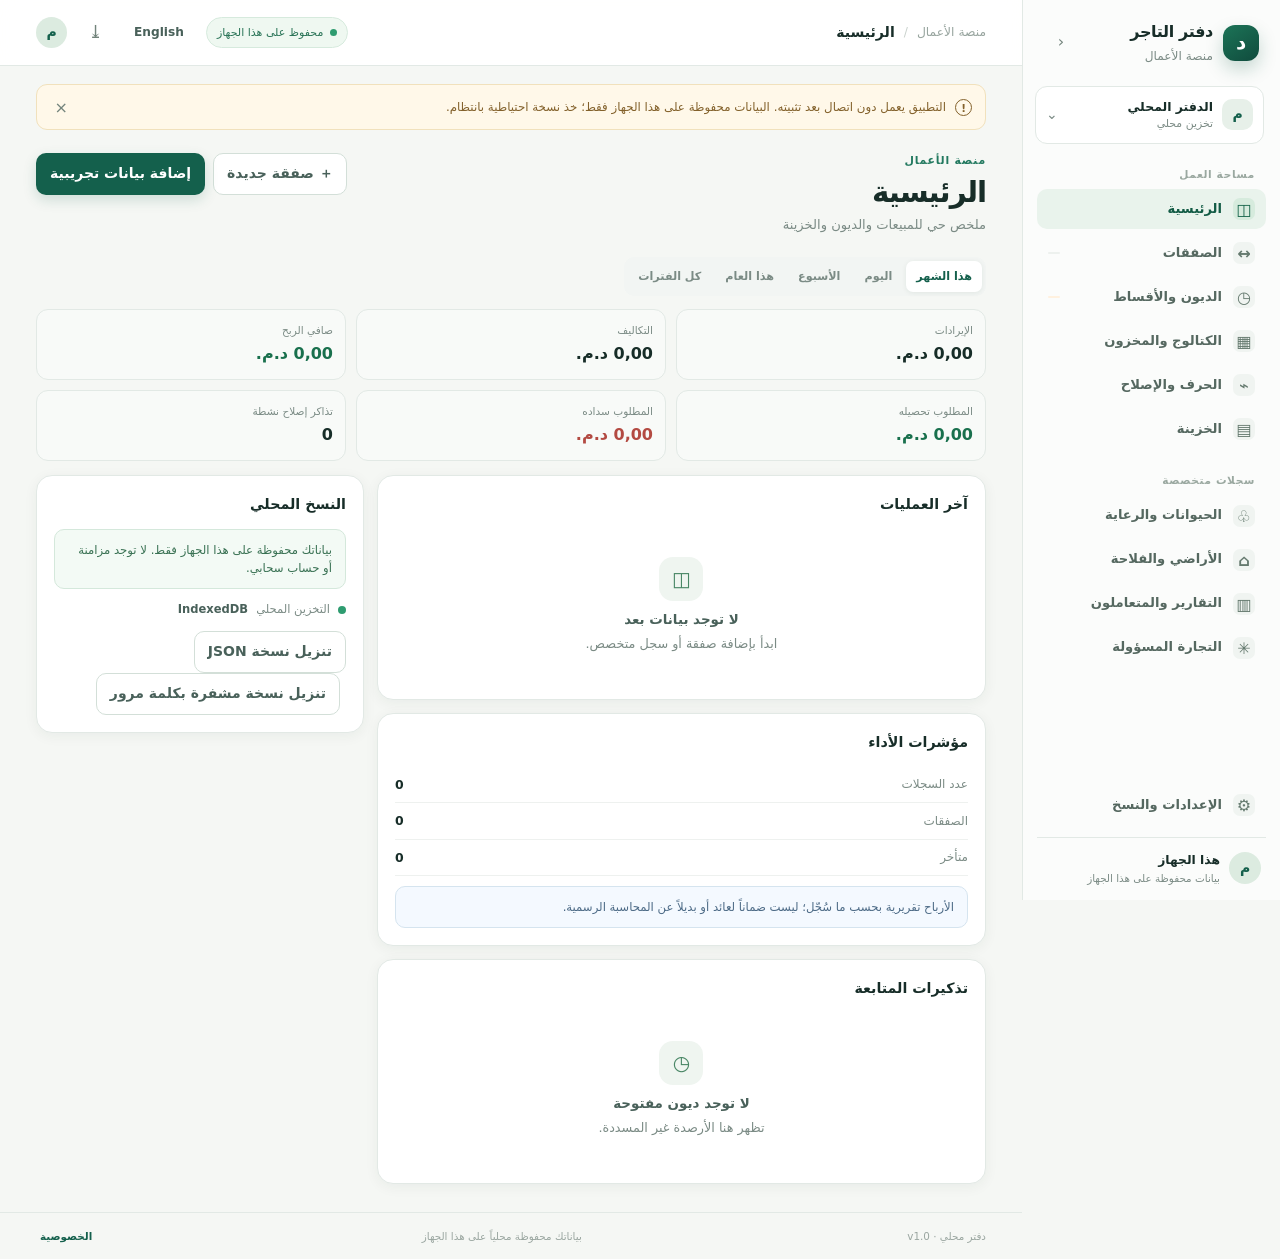
==== index.html @ b6a9772f "Add files via upload" ====
<!doctype html>
<html lang="ar" dir="rtl">
<head>
  <meta charset="utf-8">
  <meta name="viewport" content="width=device-width, initial-scale=1, viewport-fit=cover">
  <meta name="theme-color" content="#123a32">
  <meta name="description" content="دفتر محلي لإدارة الصفقات والديون والمخزون والسجلات؛ يعمل دون اتصال ويحفظ البيانات على الجهاز فقط.">
  <meta name="mobile-web-app-capable" content="yes">
  <meta name="apple-mobile-web-app-capable" content="yes">
  <meta name="apple-mobile-web-app-title" content="دفتر التاجر">
  <meta name="apple-mobile-web-app-status-bar-style" content="default">
  <link rel="manifest" href="./manifest.webmanifest">
  <link rel="icon" href="./icon.svg" type="image/svg+xml">
  <link rel="apple-touch-icon" href="./icon-180.png">
  <link rel="stylesheet" href="./styles.css">
  <title>دفتر التاجر المحلي</title>
</head>
<body>
  <div id="toast" class="toast" role="status" aria-live="polite"></div>
  <section id="auth-screen" class="auth-screen">
    <div class="auth-ambient ambient-a"></div><div class="auth-ambient ambient-b"></div>
    <div class="auth-wrap">
      <div class="auth-brand"><div class="brand-mark">د</div><div><strong data-i18n="brand">دفتر التاجر</strong><span data-i18n="tagline">منصة واحدة لكل نشاطك</span></div></div>
      <div class="auth-card">
        <div class="auth-intro"><div class="eyebrow">دفتر محلي خاص بك</div><h1>يعمل دون اتصال</h1><p>لا يحتاج إدخال السجلات أو مراجعتها إلى الإنترنت.</p></div>
        <div class="notice info" style="margin:14px 0"><strong>بياناتك تبقى على هذا الجهاز فقط.</strong><br>لا يوجد حساب سحابي ولا مزامنة تلقائية. احتفظ بنسخة احتياطية وانقلها يدوياً عند تغيير الجهاز.</div>
        <div class="auth-foot"><button type="button" id="auth-language" class="text-button">English</button><span><i class="dot green"></i><span>حفظ محلي على الجهاز</span></span></div>
      </div>
      <div class="auth-bottom"><span>© 2026</span><span data-i18n="previewNotice">معاينة تطويرية — لا تستخدم بيانات مالية حقيقية هنا</span></div>
    </div>
  </section>

  <section id="app-screen" class="app-screen" hidden>
    <aside id="sidebar" class="sidebar">
      <div class="sidebar-top">
        <div class="sidebar-brand"><div class="brand-mark small">د</div><div class="brand-copy"><strong data-i18n="brand">دفتر التاجر</strong><span data-i18n="businessSuite">منصة الأعمال</span></div><button id="collapse-sidebar" class="icon-button sidebar-collapse" aria-label="تصغير القائمة">‹</button></div>
        <button id="workspace-switcher" class="workspace-switcher" type="button" aria-haspopup="dialog" aria-label="دفاتر المتاجر المحلية"><div class="workspace-avatar">م</div><div class="workspace-meta"><strong id="workspace-name">متجري</strong><span id="workspace-role">تخزين محلي</span></div><span class="switch-caret">⌄</span></button>
        <div class="nav-section-label" data-i18n="workspace">مساحة العمل</div>
        <nav class="side-nav" aria-label="التنقل الرئيسي">
          <button class="nav-item active" data-page="dashboard"><span class="nav-icon">◫</span><span data-i18n="dashboard">الرئيسية</span></button>
          <button class="nav-item" data-page="deals"><span class="nav-icon">↔</span><span data-i18n="deals">الصفقات</span><span class="nav-count" id="deal-count"></span></button>
          <button class="nav-item" data-page="debts"><span class="nav-icon">◷</span><span data-i18n="debts">الديون والأقساط</span><span class="nav-count alert" id="debt-count"></span></button>
          <button class="nav-item" data-page="catalog"><span class="nav-icon">▦</span><span data-i18n="catalog">الكتالوج والمخزون</span></button>
          <button class="nav-item" data-page="repairs"><span class="nav-icon">⌁</span><span data-i18n="repairs">الحرف والإصلاح</span></button>
          <button class="nav-item" data-page="treasury"><span class="nav-icon">▤</span><span data-i18n="treasury">الخزينة</span></button>
        </nav>
        <div class="nav-section-label spaced" data-i18n="specialized">سجلات متخصصة</div>
        <nav class="side-nav">
          <button class="nav-item" data-page="livestock"><span class="nav-icon">♧</span><span data-i18n="livestock">الحيوانات والرعاية</span></button>
          <button class="nav-item" data-page="lands"><span class="nav-icon">⌂</span><span data-i18n="lands">الأراضي والفلاحة</span></button>
          <button class="nav-item" data-page="reports"><span class="nav-icon">▥</span><span data-i18n="reports">التقارير والمتعاملون</span></button>
          <button class="nav-item" data-page="ethics"><span class="nav-icon">✳</span><span data-i18n="ethics">التجارة المسؤولة</span></button>
        </nav>
      </div>
      <div class="sidebar-bottom">
                <button class="nav-item" data-page="settings"><span class="nav-icon">⚙</span><span data-i18n="settings">الإعدادات والنسخ</span></button>
        <div class="sidebar-profile"><div class="profile-avatar" id="profile-avatar">م</div><div class="profile-meta"><strong id="user-name">المستخدم</strong><span id="user-email"></span></div><button id="logout-btn" class="icon-button" title="تسجيل الخروج" data-i18n-title="logout" hidden>↗</button></div>
      </div>
    </aside>

    <div class="mobile-drawer-backdrop" id="drawer-backdrop" hidden></div>
    <aside id="mobile-drawer" class="mobile-drawer" aria-label="قائمة المزيد" hidden>
      <div class="drawer-head"><div class="brand-mark small">د</div><strong data-i18n="moreSections">المزيد من الأقسام</strong><button id="close-drawer" class="icon-button">×</button></div>
      <button class="nav-item" data-page="repairs"><span class="nav-icon">⌁</span><span data-i18n="repairs">الحرف والإصلاح</span></button>
      <button class="nav-item" data-page="catalog"><span class="nav-icon">▦</span><span data-i18n="catalog">الكتالوج والمخزون</span></button>
      <button class="nav-item" data-page="treasury"><span class="nav-icon">▤</span><span data-i18n="treasury">الخزينة</span></button>
      <button class="nav-item" data-page="livestock"><span class="nav-icon">♧</span><span data-i18n="livestock">الحيوانات والرعاية</span></button>
      <button class="nav-item" data-page="lands"><span class="nav-icon">⌂</span><span data-i18n="lands">الأراضي والفلاحة</span></button>
      <button class="nav-item" data-page="reports"><span class="nav-icon">▥</span><span data-i18n="reports">التقارير والمتعاملون</span></button>
      <button class="nav-item" data-page="ethics"><span class="nav-icon">✳</span><span data-i18n="ethics">التجارة المسؤولة</span></button>
      <button class="nav-item" data-page="settings"><span class="nav-icon">⚙</span><span data-i18n="settings">الإعدادات والنسخ</span></button>

    </aside>

    <main class="main-shell">
      <header class="topbar">
        <div class="topbar-left"><button id="mobile-menu" class="icon-button mobile-menu" aria-label="فتح القائمة">☰</button><div class="breadcrumb"><span data-i18n="businessSuite">منصة الأعمال</span><b>/</b><strong id="page-title">الرئيسية</strong></div></div>
        <div class="topbar-actions"><div class="sync-pill synced" id="sync-pill"><i class="dot green"></i><span id="sync-label">محفوظ على هذا الجهاز</span></div><button id="language-toggle" class="btn btn-ghost btn-small">EN</button><button class="icon-button top-help" data-action="backup" title="نسخة احتياطية" data-i18n-title="backup">⤓</button><button id="profile-menu" class="profile-mini"><span id="profile-mini-letter">م</span></button></div>
      </header>
      <div class="trial-banner"><span class="trial-mark">!</span><span data-i18n="localOnlyNotice">التطبيق يعمل دون اتصال بعد تثبيته. البيانات محفوظة على هذا الجهاز فقط؛ خذ نسخة احتياطية بانتظام.</span><button id="dismiss-banner" class="icon-button">×</button></div>
      <div class="offline-banner" id="offline-banner" hidden></div>
      <section id="page-view" class="page-view" tabindex="-1"></section>
      <footer class="app-footer"><span>دفتر محلي · v1.0</span><span data-i18n="footerPrivacy">بياناتك محفوظة محلياً على هذا الجهاز</span><button data-action="privacy" class="text-button" data-i18n="privacy">الخصوصية</button></footer>
    </main>
    <nav class="mobile-bottom-nav" id="mobile-bottom-nav" aria-label="التنقل السفلي">
      <button class="mobile-tab active" data-page="dashboard"><span>◫</span><small data-i18n="home">الرئيسية</small></button>
      <button class="mobile-tab" data-page="deals"><span>↔</span><small data-i18n="deals">الصفقات</small></button>
      <button class="mobile-tab" data-page="debts"><span>◷</span><small data-i18n="debts">الديون</small></button>
      <button class="mobile-tab" data-page="livestock"><span>♧</span><small data-i18n="livestockShort">السجلات</small></button>
      <button class="mobile-tab" id="mobile-more"><span>•••</span><small data-i18n="more">المزيد</small></button>
    </nav>
  </section>

  <div id="modal-root" class="modal-root" hidden></div>
  <script src="./app.js" defer></script>
  <script src="./pages.js" defer></script>
  <script src="./main.js" defer></script>
</body>
</html>
---- styles.css ----
@import url('');
:root{--ink:#172d28;--ink-2:#49615a;--muted:#7b8b85;--line:#e2e9e5;--line-strong:#d3dfd8;--paper:#f5f7f4;--surface:#fff;--surface-2:#f7faf8;--green:#14604c;--green-2:#22795f;--mint:#e8f4ed;--mint-2:#d5ebdc;--amber:#bd8127;--amber-bg:#fff5df;--red:#b34a42;--red-bg:#fff0ee;--blue:#36699c;--blue-bg:#edf5ff;--shadow:0 12px 35px rgba(19,51,40,.08);--shadow-soft:0 3px 14px rgba(19,51,40,.055);--radius:18px;--font:Inter,ui-sans-serif,system-ui,-apple-system,BlinkMacSystemFont,"Segoe UI",Arial,sans-serif}*{box-sizing:border-box}html{min-width:320px;background:var(--paper);scroll-behavior:smooth}body{margin:0;color:var(--ink);background:var(--paper);font-family:var(--font);font-size:14px;line-height:1.55;min-height:100vh;overflow-x:hidden}button,input,select,textarea{font:inherit}button{cursor:pointer}button:disabled{cursor:not-allowed;opacity:.55}[hidden]{display:none!important}button:focus-visible,input:focus-visible,select:focus-visible,textarea:focus-visible{outline:3px solid rgba(37,128,93,.25);outline-offset:2px}.auth-screen{min-height:100vh;display:grid;place-items:center;position:relative;overflow:hidden;background:radial-gradient(ellipse at 22% 18%,rgba(207,235,217,.72),transparent 36%),radial-gradient(ellipse at 78% 82%,rgba(223,238,227,.65),transparent 34%),#f3f7f4;padding:28px 16px}.auth-ambient{position:absolute;border:1px solid rgba(24,101,73,.11);border-radius:50%;pointer-events:none}.ambient-a{width:480px;height:480px;top:-270px;inset-inline-start:-90px}.ambient-b{width:640px;height:640px;bottom:-455px;inset-inline-end:-110px}.auth-wrap{width:min(100%,456px);position:relative;z-index:1}.auth-brand{display:flex;align-items:center;gap:12px;margin-bottom:24px;padding-inline:4px}.brand-mark{width:45px;height:45px;border-radius:15px;background:linear-gradient(145deg,#1c7457,#104b3d);color:white;display:grid;place-items:center;font-weight:900;font-size:25px;box-shadow:0 8px 18px rgba(14,87,63,.22)}.auth-brand strong,.brand-copy strong{display:block;font-weight:850;letter-spacing:-.02em;font-size:1rem}.auth-brand span,.brand-copy span{display:block;color:var(--muted);font-size:.76rem;margin-top:2px}.auth-card{background:rgba(255,255,255,.94);border:1px solid rgba(211,225,216,.9);border-radius:24px;padding:30px;box-shadow:0 22px 65px rgba(37,79,59,.12);backdrop-filter:blur(12px)}.auth-intro{margin-bottom:22px}.eyebrow{color:var(--green-2);font-size:.74rem;font-weight:800;letter-spacing:.04em}.auth-intro h1{font-size:1.75rem;letter-spacing:-.04em;margin:7px 0 5px}.auth-intro p{color:var(--muted);margin:0;font-size:.9rem}.auth-tabs{display:grid;grid-template-columns:1fr 1fr;background:#f1f5f2;padding:4px;border-radius:12px;margin:0 0 20px}.auth-tab{border:0;background:transparent;color:var(--muted);font-weight:750;padding:9px;border-radius:9px}.auth-tab.active{background:white;color:var(--green);box-shadow:0 2px 7px rgba(27,58,43,.08)}.form-grid{display:grid;grid-template-columns:repeat(2,minmax(0,1fr));gap:13px}.form-grid.single{grid-template-columns:minmax(0,1fr)}.field{display:flex;flex-direction:column;gap:6px;min-width:0}.field>span{font-size:.78rem;font-weight:760;color:#435850}.field input,.field select,.field textarea,.control{width:100%;min-width:0;border:1px solid var(--line-strong);border-radius:10px;background:#fff;padding:10px 11px;color:var(--ink);outline:none;transition:border-color .15s,box-shadow .15s}.field input:focus,.field select:focus,.field textarea:focus,.control:focus{border-color:#318364;box-shadow:0 0 0 3px rgba(42,128,92,.1)}.field textarea{min-height:82px;resize:vertical}.field small{font-size:.7rem;color:var(--muted)}.field input[type=number],.field input[type=date],.field input[type=time],.control.ltr{direction:ltr;text-align:start}.btn{border:1px solid transparent;border-radius:10px;display:inline-flex;justify-content:center;align-items:center;gap:8px;padding:9px 13px;font-weight:760;transition:background .15s,border-color .15s,transform .15s;white-space:normal;max-width:100%;overflow-wrap:anywhere}.btn:active{transform:translateY(1px)}.btn-primary{background:var(--green);color:#fff;box-shadow:0 5px 13px rgba(20,96,76,.17)}.btn-primary:hover{background:#0d4f3e}.btn-outline{border-color:var(--line-strong);color:var(--ink-2);background:#fff}.btn-outline:hover{border-color:var(--green);color:var(--green)}.btn-ghost{background:transparent;color:var(--ink-2);border-color:transparent}.btn-ghost:hover{background:var(--mint);color:var(--green)}.btn-danger{background:var(--red-bg);color:var(--red);border-color:#f5d6d2}.btn-small{font-size:.76rem;padding:7px 10px;border-radius:9px}.btn-wide{width:100%;padding:12px;margin-top:20px}.auth-notice{border:1px solid #f1d1cd;background:var(--red-bg);color:#873e37;padding:10px;border-radius:10px;font-size:.82rem;margin:12px 0 0}.auth-foot{display:flex;justify-content:space-between;align-items:center;gap:10px;margin-top:19px;color:var(--muted);font-size:.72rem}.auth-foot>span{display:flex;align-items:center;gap:7px}.text-button{border:0;background:transparent;color:var(--green);font-weight:750;padding:4px;cursor:pointer}.text-button:hover{text-decoration:underline}.dot{width:8px;height:8px;border-radius:50%;display:inline-block;background:#b9c5bf;flex:none}.dot.green{background:#2e9c70}.dot.amber{background:#cb942e}.dot.red{background:#ca594d}.auth-bottom{display:flex;justify-content:space-between;gap:10px;color:#8a9992;font-size:.7rem;margin:15px 4px}.app-screen{min-height:100vh;display:grid;grid-template-columns:258px minmax(0,1fr)}.sidebar{position:sticky;top:0;height:100vh;overflow-y:auto;display:flex;flex-direction:column;justify-content:space-between;background:#fbfcfb;border-inline-end:1px solid var(--line);padding:20px 14px 14px;z-index:20;min-width:0}.sidebar-brand{display:flex;align-items:center;gap:10px;padding:0 7px 20px}.brand-mark.small{width:36px;height:36px;border-radius:12px;font-size:20px;flex:none}.brand-copy{min-width:0;flex:1}.sidebar-collapse{font-size:1.2rem}.icon-button{border:0;background:transparent;color:#72837b;border-radius:9px;width:34px;height:34px;display:inline-grid;place-items:center;font-size:1rem}.icon-button:hover{background:var(--mint);color:var(--green)}.workspace-switcher{display:flex;align-items:center;gap:9px;padding:10px;border:1px solid var(--line);border-radius:12px;background:#fff;margin:0 2px 22px;min-width:0}.workspace-avatar{width:31px;height:31px;border-radius:10px;background:#e7f0e9;color:var(--green);display:grid;place-items:center;font-weight:850;flex:none}.workspace-meta{flex:1;min-width:0}.workspace-meta strong,.workspace-meta span{display:block;overflow:hidden;text-overflow:ellipsis;white-space:nowrap}.workspace-meta strong{font-size:.78rem}.workspace-meta span{color:var(--muted);font-size:.68rem}.switch-caret{color:var(--muted)}.nav-section-label{font-size:.66rem;font-weight:850;color:#9aa8a0;letter-spacing:.06em;padding:0 11px 7px}.nav-section-label.spaced{margin-top:23px}.side-nav{display:grid;gap:4px}.nav-item{border:0;background:transparent;color:#556860;display:flex;align-items:center;gap:11px;width:100%;min-width:0;text-align:start;padding:9px 11px;border-radius:10px;font-weight:680;font-size:.82rem;transition:all .14s}.nav-item:hover{background:#eef5f0;color:var(--green)}.nav-item.active{background:#e9f3ec;color:#125b45;font-weight:820}.nav-icon{width:22px;height:22px;display:grid;place-items:center;border-radius:7px;background:#f0f4f1;color:#64796e;font-size:1rem;flex:none}.nav-item.active .nav-icon{background:#d6ebdd;color:#17654b}.nav-count{margin-inline-start:auto;font-size:.67rem;color:var(--muted);background:#edf1ee;padding:1px 6px;border-radius:20px}.nav-count.alert{color:#9c5735;background:#fff1df}.sidebar-bottom{margin-top:24px}.owner-badge{margin-inline-start:auto;font-size:.59rem;background:#e7f1e9;color:#317254;border-radius:99px;padding:2px 7px}.sidebar-profile{display:flex;align-items:center;gap:9px;padding:13px 5px 0;margin-top:12px;border-top:1px solid var(--line)}.profile-avatar,.profile-mini span{width:32px;height:32px;border-radius:50%;background:#dcebe0;color:var(--green);display:grid;place-items:center;font-weight:850;flex:none}.profile-meta{min-width:0;flex:1}.profile-meta strong,.profile-meta span{display:block;overflow:hidden;text-overflow:ellipsis;white-space:nowrap}.profile-meta strong{font-size:.77rem}.profile-meta span{font-size:.65rem;color:var(--muted)}.main-shell{min-width:0;display:flex;flex-direction:column;min-height:100vh}.topbar{height:66px;flex:none;position:sticky;top:0;z-index:15;background:rgba(255,255,255,.92);backdrop-filter:blur(14px);border-bottom:1px solid var(--line);display:flex;align-items:center;justify-content:space-between;padding:0 clamp(14px,3vw,36px);gap:14px}.topbar-left,.topbar-actions{display:flex;align-items:center;gap:11px;min-width:0}.breadcrumb{display:flex;align-items:center;gap:9px;color:#98a59f;font-size:.77rem;min-width:0}.breadcrumb b{font-weight:400;color:#cad2cd}.breadcrumb strong{font-size:.88rem;color:var(--ink);white-space:nowrap}.sync-pill{display:flex;align-items:center;gap:7px;color:var(--muted);background:#f8faf8;border:1px solid var(--line);padding:6px 10px;border-radius:99px;font-size:.69rem;white-space:nowrap}.sync-pill .dot{width:7px;height:7px}.sync-pill.synced{color:#2a7457;background:#eff8f1;border-color:#d6eadd}.sync-pill.error{color:var(--red);background:var(--red-bg);border-color:#f5d6d2}.sync-pill.offline{color:#936526;background:#fff7e7;border-color:#f2dfbb}.top-help{font-size:1.1rem}.profile-mini{padding:0;border:0;background:none}.profile-mini span{width:31px;height:31px}.mobile-menu{display:none}.trial-banner,.offline-banner{display:flex;align-items:center;gap:9px;margin:18px clamp(14px,3vw,36px) 0;padding:10px 13px;border-radius:11px;background:#fff8e9;border:1px solid #f1e1bc;color:#83612b;font-size:.74rem}.trial-mark{font-weight:900;border:1px solid currentColor;border-radius:50%;width:17px;height:17px;display:grid;place-items:center;font-size:.65rem;flex:none}.trial-banner>span:nth-child(2),.offline-banner>span:nth-child(2){flex:1}.trial-banner .icon-button{width:24px;height:24px}.offline-banner{background:#fff5df}.page-view{width:min(100%,1440px);margin:0 auto;padding:23px clamp(14px,3vw,36px) 28px;flex:1;min-width:0}.app-footer{border-top:1px solid var(--line);padding:11px clamp(14px,3vw,36px);font-size:.65rem;color:#9aa6a0;display:flex;justify-content:space-between;align-items:center;gap:12px;flex-wrap:wrap}.page-heading{display:flex;justify-content:space-between;align-items:flex-start;gap:16px;margin-bottom:21px;min-width:0}.page-heading h1{font-size:clamp(1.35rem,2.3vw,1.85rem);line-height:1.2;letter-spacing:-.035em;margin:0 0 5px;font-weight:850}.page-heading p{margin:0;color:var(--muted);font-size:.82rem}.heading-actions{display:flex;gap:8px;align-items:center;flex-wrap:wrap}.eyebrow-sm{color:var(--green-2);font-size:.68rem;font-weight:850;letter-spacing:.07em;text-transform:uppercase;margin-bottom:5px}.hero-card{display:grid;grid-template-columns:minmax(0,1.1fr) minmax(280px,.9fr);gap:20px;background:linear-gradient(116deg,#0e4739,#17634c 59%,#286e50);color:#fff;border-radius:22px;padding:clamp(20px,3vw,32px);margin-bottom:17px;overflow:hidden;position:relative;box-shadow:0 12px 30px rgba(16,87,62,.15)}.hero-card:after{content:"";position:absolute;width:270px;height:270px;border:1px solid rgba(255,255,255,.13);border-radius:50%;inset-inline-end:-90px;top:-145px;box-shadow:0 0 0 32px rgba(255,255,255,.025),0 0 0 65px rgba(255,255,255,.02)}.hero-copy,.hero-side{position:relative;z-index:1;min-width:0}.hero-copy .eyebrow-sm{color:#b5e4c6}.hero-card h2{font-size:clamp(1.15rem,2vw,1.5rem);margin:5px 0 10px;letter-spacing:-.025em}.hero-card p{max-width:490px;color:rgba(255,255,255,.76);font-size:.8rem;margin:0}.hero-actions{display:flex;gap:8px;flex-wrap:wrap;margin-top:20px}.hero-actions .btn-primary{background:#fff;color:#15533e;box-shadow:none}.hero-actions .btn-outline{border-color:rgba(255,255,255,.32);color:#fff;background:rgba(255,255,255,.08)}.hero-metrics{display:grid;grid-template-columns:1fr 1fr;gap:10px;align-content:center}.hero-metric{background:rgba(255,255,255,.095);border:1px solid rgba(255,255,255,.12);border-radius:13px;padding:13px}.hero-metric span{display:block;color:rgba(255,255,255,.68);font-size:.68rem}.hero-metric strong{display:block;font-size:1.15rem;margin-top:3px;direction:ltr;text-align:start;overflow-wrap:anywhere}.section-title{font-weight:830;font-size:.96rem;margin:21px 0 11px;display:flex;justify-content:space-between;align-items:center;gap:10px}.section-title small{font-size:.7rem;color:var(--muted);font-weight:550}.kpi-grid{display:grid;grid-template-columns:repeat(4,minmax(0,1fr));gap:11px;margin-bottom:17px}.kpi-card{background:#fff;border:1px solid var(--line);border-radius:15px;padding:14px;box-shadow:var(--shadow-soft);min-width:0}.kpi-head{display:flex;justify-content:space-between;align-items:center;gap:6px;color:var(--muted);font-size:.71rem}.kpi-icon{width:30px;height:30px;border-radius:10px;display:grid;place-items:center;background:#eef5ef;color:#377657;font-size:.98rem;flex:none}.kpi-value{font-size:1.26rem;font-weight:870;letter-spacing:-.03em;margin-top:6px;direction:ltr;text-align:start;overflow-wrap:anywhere}.kpi-foot{color:#96a39d;font-size:.64rem;margin-top:2px}.dashboard-grid,.content-grid{display:grid;grid-template-columns:minmax(0,1.3fr) minmax(260px,.7fr);gap:13px;align-items:start}.panel{background:#fff;border:1px solid var(--line);border-radius:16px;padding:17px;min-width:0;box-shadow:var(--shadow-soft)}.panel-head{display:flex;justify-content:space-between;align-items:center;gap:10px;margin-bottom:14px}.panel-head h2,.panel-head h3{font-size:.89rem;margin:0;font-weight:830}.panel-head p{margin:3px 0 0;color:var(--muted);font-size:.69rem}.panel-subtitle{color:var(--muted);font-size:.7rem}.stack{display:grid;gap:13px}.list{display:grid;gap:8px}.list-row{display:flex;align-items:center;gap:10px;border-bottom:1px solid #edf1ee;padding:10px 0;min-width:0}.list-row:last-child{border-bottom:0;padding-bottom:0}.list-row:first-child{padding-top:0}.row-icon{width:35px;height:35px;border-radius:11px;background:#eff5f0;color:#397253;display:grid;place-items:center;flex:none}.row-main{min-width:0;flex:1}.row-main strong{display:block;font-size:.77rem;overflow:hidden;text-overflow:ellipsis;white-space:nowrap}.row-main small{color:var(--muted);font-size:.66rem}.row-value{font-weight:820;font-size:.77rem;text-align:end;white-space:nowrap}.badge{display:inline-flex;align-items:center;gap:4px;border-radius:99px;background:#f0f4f1;color:#5e7067;padding:3px 8px;font-size:.64rem;font-weight:770;white-space:nowrap;max-width:100%}.badge.green{background:#e8f4ec;color:#2c7553}.badge.red{background:var(--red-bg);color:#a84c45}.badge.amber{background:#fff3dd;color:#9a6b24}.badge.blue{background:#edf5ff;color:#3e6c99}.badge.gray{background:#eef1ef;color:#64736c}.badge.purple{background:#f1edfb;color:#6d5597}.badge-row{display:flex;gap:5px;flex-wrap:wrap}.table-wrap{overflow:auto;max-width:100%;border:1px solid var(--line);border-radius:11px}.data-table{width:100%;border-collapse:collapse;min-width:680px;font-size:.73rem}.data-table th{background:#f7f9f7;color:#73827b;text-align:start;padding:10px;font-size:.66rem;white-space:nowrap}.data-table td{padding:10px;border-top:1px solid #edf1ee;vertical-align:middle}.data-table tr:hover td{background:#fbfdfb}.td-title{font-weight:760}.td-sub{display:block;color:var(--muted);font-size:.64rem;margin-top:2px}.table-actions{display:flex;gap:4px}.icon-action-sm{border:1px solid var(--line);border-radius:8px;background:#fff;color:#78877f;padding:5px 8px;font-size:.69rem}.icon-action-sm:hover{color:var(--green);border-color:#9fc7ae}.toolbar{display:flex;justify-content:space-between;align-items:center;gap:10px;flex-wrap:wrap;margin-bottom:13px}.toolbar-left,.toolbar-right{display:flex;gap:7px;align-items:center;flex-wrap:wrap}.search-box{position:relative;min-width:190px;max-width:100%}.search-box input{width:100%;padding-inline-start:32px}.search-box:before{content:"⌕";position:absolute;inset-inline-start:11px;top:6px;font-size:1.1rem;color:#829188}.filter-chip{border:1px solid var(--line);background:#fff;color:var(--ink-2);padding:7px 10px;border-radius:9px;font-size:.7rem;font-weight:740}.filter-chip.active{background:var(--mint);border-color:#cde3d3;color:var(--green)}.empty-state{padding:28px 14px;text-align:center;color:var(--muted);font-size:.8rem}.empty-state .empty-icon{width:44px;height:44px;border-radius:14px;background:#eff5f0;color:#4a8766;display:grid;place-items:center;margin:0 auto 9px;font-size:1.25rem}.empty-state strong{display:block;color:var(--ink-2);font-size:.84rem;margin-bottom:3px}.amount-positive{color:#19704d}.amount-negative{color:#b34a42}.progress{height:7px;border-radius:99px;background:#edf1ee;overflow:hidden}.progress>span{display:block;height:100%;background:linear-gradient(90deg,#22865f,#64b67b);border-radius:inherit}.metric-row{display:flex;justify-content:space-between;align-items:center;gap:10px;padding:8px 0;border-bottom:1px solid #eef1ef;font-size:.75rem}.metric-row:last-child{border-bottom:0}.metric-row span{color:var(--muted)}.metric-row strong{font-size:.78rem}.form-card{background:#fff;border:1px solid var(--line);border-radius:16px;padding:17px;min-width:0;box-shadow:var(--shadow-soft)}.form-card h3{font-size:.9rem;margin:0 0 13px}.form-layout{display:grid;grid-template-columns:minmax(0,1.15fr) minmax(270px,.85fr);gap:13px;align-items:start}.form-grid{display:grid;grid-template-columns:repeat(2,minmax(0,1fr));gap:11px}.form-grid.three{grid-template-columns:repeat(3,minmax(0,1fr))}.field.full{grid-column:1/-1}.form-footer{display:flex;justify-content:space-between;align-items:center;gap:8px;flex-wrap:wrap;margin-top:15px;padding-top:13px;border-top:1px solid #edf1ee}.form-note{color:var(--muted);font-size:.67rem}.form-error{color:var(--red);font-size:.71rem;margin-top:7px}.live-preview{position:sticky;top:84px}.profit-box{border-radius:13px;padding:13px;background:linear-gradient(145deg,#f0f7f1,#f8faf8);border:1px solid #dcebe0}.profit-box span{color:var(--muted);font-size:.68rem}.profit-box strong{display:block;color:#1b744f;font-size:1.45rem;margin-top:3px;direction:ltr;text-align:start}.selector-pills{display:flex;gap:6px;flex-wrap:wrap}.segmented{display:flex;gap:4px;padding:4px;background:#f2f5f3;border-radius:10px}.segmented button{border:0;background:transparent;color:var(--muted);padding:7px 10px;border-radius:7px;font-size:.7rem;font-weight:750}.segmented button.active{color:var(--green);background:white;box-shadow:0 1px 5px rgba(20,60,42,.08)}.record-card{border:1px solid var(--line);border-radius:12px;padding:13px;display:grid;gap:8px;background:#fff;min-width:0}.record-top{display:flex;justify-content:space-between;align-items:flex-start;gap:10px}.record-top>div:first-child{min-width:0}.record-top strong{display:block;font-size:.82rem;overflow-wrap:anywhere}.record-meta{color:var(--muted);font-size:.67rem;margin-top:3px;display:flex;gap:7px;flex-wrap:wrap}.record-grid{display:grid;grid-template-columns:repeat(4,minmax(0,1fr));gap:8px;background:#f7f9f7;border-radius:10px;padding:9px}.record-grid span{display:block;color:var(--muted);font-size:.62rem}.record-grid strong{display:block;margin-top:2px;font-size:.75rem;overflow-wrap:anywhere}.care-log{border-top:1px dashed var(--line);padding-top:8px;margin-top:3px}.care-item{display:flex;justify-content:space-between;gap:8px;padding:5px 0;font-size:.7rem}.care-item small{color:var(--muted)}.category-row{display:flex;gap:7px;flex-wrap:wrap}.category-chip{border:1px solid #dce8df;background:#f5faf6;color:#3c6c51;padding:6px 9px;border-radius:9px;font-size:.7rem;display:inline-flex;align-items:center;gap:7px;max-width:100%;overflow-wrap:anywhere}.category-chip button{border:0;background:none;color:#9b5c55;padding:0;font-weight:800}.ethics-grid{display:grid;grid-template-columns:repeat(3,minmax(0,1fr));gap:11px}.ethics-card{border:1px solid var(--line);border-radius:14px;padding:15px;background:#fff;min-width:0}.ethics-card .ethics-label{font-weight:850;font-size:.83rem;display:flex;gap:7px;align-items:center}.ethics-card p{font-size:.74rem;color:#687871;margin:8px 0 0}.ethics-card.green{background:#f4faf5;border-color:#d9eadc}.ethics-card.amber{background:#fffaf0;border-color:#f0e2c4}.ethics-card.red{background:#fff7f6;border-color:#f1dedb}.notice{padding:11px 13px;border-radius:10px;border:1px solid #ecdfbf;background:#fff8e9;color:#806431;font-size:.73rem}.notice.info{border-color:#d5e4ef;background:#f4f9ff;color:#4c6a86}.notice.success{border-color:#d4e8db;background:#f3faf5;color:#397153}.stat-grid{display:grid;grid-template-columns:repeat(3,minmax(0,1fr));gap:10px}.stat-tile{background:#f8faf8;border:1px solid var(--line);border-radius:12px;padding:12px;min-width:0}.stat-tile span{display:block;color:var(--muted);font-size:.66rem}.stat-tile strong{font-size:1rem;display:block;margin-top:4px;overflow-wrap:anywhere}.role-row{display:flex;align-items:center;justify-content:space-between;gap:10px;padding:10px 0;border-bottom:1px solid #edf1ee}.role-row:last-child{border-bottom:0}.role-meta{display:flex;align-items:center;gap:9px;min-width:0}.role-meta>div:last-child{min-width:0}.role-meta strong,.role-meta small{display:block;overflow:hidden;text-overflow:ellipsis;white-space:nowrap}.role-meta strong{font-size:.75rem}.role-meta small{color:var(--muted);font-size:.65rem}.role-select{width:auto;min-width:132px}.sync-details{display:flex;gap:8px;align-items:center;flex-wrap:wrap;font-size:.72rem;color:var(--muted)}.sync-details strong{color:var(--ink-2)}.backup-actions{display:flex;gap:8px;flex-wrap:wrap}.modal-root{position:fixed;inset:0;z-index:100;background:rgba(9,27,21,.48);display:grid;place-items:center;padding:14px}.modal-card{width:min(100%,640px);max-height:calc(100dvh - 28px);overflow:auto;background:#fff;border:1px solid var(--line);border-radius:18px;box-shadow:0 24px 70px rgba(6,35,23,.25);padding:19px}.modal-head{display:flex;justify-content:space-between;align-items:flex-start;gap:10px;margin-bottom:15px}.modal-head h2{font-size:1rem;margin:0}.modal-head p{font-size:.7rem;color:var(--muted);margin:4px 0 0}.toast{position:fixed;z-index:200;bottom:calc(20px + env(safe-area-inset-bottom));inset-inline-start:50%;transform:translate(-50%,16px);background:#173b30;color:white;padding:10px 16px;border-radius:11px;box-shadow:var(--shadow);font-size:.78rem;opacity:0;pointer-events:none;transition:.2s;max-width:min(92vw,520px);text-align:center}.toast.show{opacity:1;transform:translate(-50%,0)}.mobile-drawer-backdrop{position:fixed;inset:0;background:rgba(10,25,18,.35);z-index:40}.mobile-drawer{position:fixed;z-index:41;inset-block:0;inset-inline-end:0;width:min(88vw,340px);background:#fff;box-shadow:var(--shadow);padding:16px;overflow:auto}.drawer-head{display:flex;align-items:center;gap:10px;margin-bottom:18px}.drawer-head strong{flex:1}.drawer-sync{display:flex;justify-content:space-between;align-items:center;border-top:1px solid var(--line);padding-top:14px;margin-top:14px;color:var(--muted);font-size:.7rem}.mobile-bottom-nav{display:none}
@media(max-width:1120px){.app-screen{grid-template-columns:225px minmax(0,1fr)}.sidebar{padding-inline:10px}.kpi-grid{grid-template-columns:repeat(2,minmax(0,1fr))}.hero-card{grid-template-columns:minmax(0,1fr) minmax(230px,.8fr)}}
@media(max-width:850px){.app-screen{display:block}.sidebar{display:none}.main-shell{min-height:100dvh}.mobile-menu{display:inline-grid}.topbar{height:60px}.breadcrumb>span,.breadcrumb>b{display:none}.page-view{padding-bottom:calc(94px + env(safe-area-inset-bottom))}.mobile-bottom-nav{display:grid;grid-template-columns:repeat(5,minmax(0,1fr));position:fixed;z-index:30;inset-inline:0;bottom:0;padding:6px 7px calc(6px + env(safe-area-inset-bottom));background:rgba(255,255,255,.96);backdrop-filter:blur(16px);border-top:1px solid var(--line);box-shadow:0 -6px 24px rgba(16,43,31,.08)}.mobile-tab{border:0;background:transparent;color:#87948d;display:flex;flex-direction:column;align-items:center;justify-content:center;gap:1px;border-radius:10px;min-width:0;padding:5px 2px}.mobile-tab>span{font-size:1.05rem;line-height:1.1}.mobile-tab small{font-size:.59rem;white-space:nowrap}.mobile-tab.active{background:#edf5ef;color:var(--green);font-weight:820}.dashboard-grid,.content-grid{grid-template-columns:minmax(0,1fr) minmax(220px,.72fr)}.form-layout{grid-template-columns:minmax(0,1fr)}.live-preview{position:static}.trial-banner,.offline-banner{margin-top:12px}.app-footer{padding-bottom:calc(12px + env(safe-area-inset-bottom))}}
@media(max-width:620px){.topbar{padding-inline:12px}.topbar-actions{gap:5px}.sync-pill{padding:6px 8px;font-size:.62rem}.top-help{display:none}.page-view{padding:18px 12px calc(92px + env(safe-area-inset-bottom))}.page-heading{display:block}.heading-actions{margin-top:12px}.hero-card{grid-template-columns:minmax(0,1fr);padding:20px;gap:18px}.hero-metrics{grid-template-columns:repeat(2,minmax(0,1fr))}.hero-metric strong{font-size:1rem}.dashboard-grid,.content-grid{grid-template-columns:minmax(0,1fr)}.form-grid,.form-grid.three{grid-template-columns:minmax(0,1fr)}.form-layout{grid-template-columns:minmax(0,1fr)}.ethics-grid{grid-template-columns:minmax(0,1fr)}.stat-grid{grid-template-columns:repeat(2,minmax(0,1fr))}.record-grid{grid-template-columns:repeat(2,minmax(0,1fr))}.panel,.form-card{padding:14px}.auth-card{padding:23px 19px}.auth-intro h1{font-size:1.5rem}.auth-bottom{font-size:.63rem}.toolbar{align-items:stretch}.toolbar-left,.toolbar-right{width:100%}.toolbar-left .search-box{flex:1}.toolbar-right .btn{flex:1}.trial-banner,.offline-banner{margin-inline:12px;font-size:.68rem}.app-footer{font-size:.6rem}.role-row{align-items:flex-start}.role-select{min-width:115px}}
@media(max-width:360px){.sync-pill{max-width:100px;overflow:hidden}.sync-pill span{overflow:hidden;text-overflow:ellipsis}.profile-mini{display:none}.hero-metrics{gap:6px}.hero-metric{padding:10px}.kpi-card{padding:11px}.kpi-value{font-size:1.06rem}.topbar-left{gap:5px}.breadcrumb strong{font-size:.77rem}.mobile-tab small{font-size:.54rem}.stat-grid{grid-template-columns:minmax(0,1fr)}}
@media(prefers-reduced-motion:reduce){*,*::before,*::after{scroll-behavior:auto!important;transition:none!important;animation:none!important}}
.workspace-switcher{width:100%;color:inherit;font-family:inherit;text-align:start;cursor:pointer}.workspace-switcher:hover{border-color:#c9ddce;background:#fbfefc}.workspace-switcher:focus-visible{outline:3px solid rgba(37,128,93,.25);outline-offset:2px}
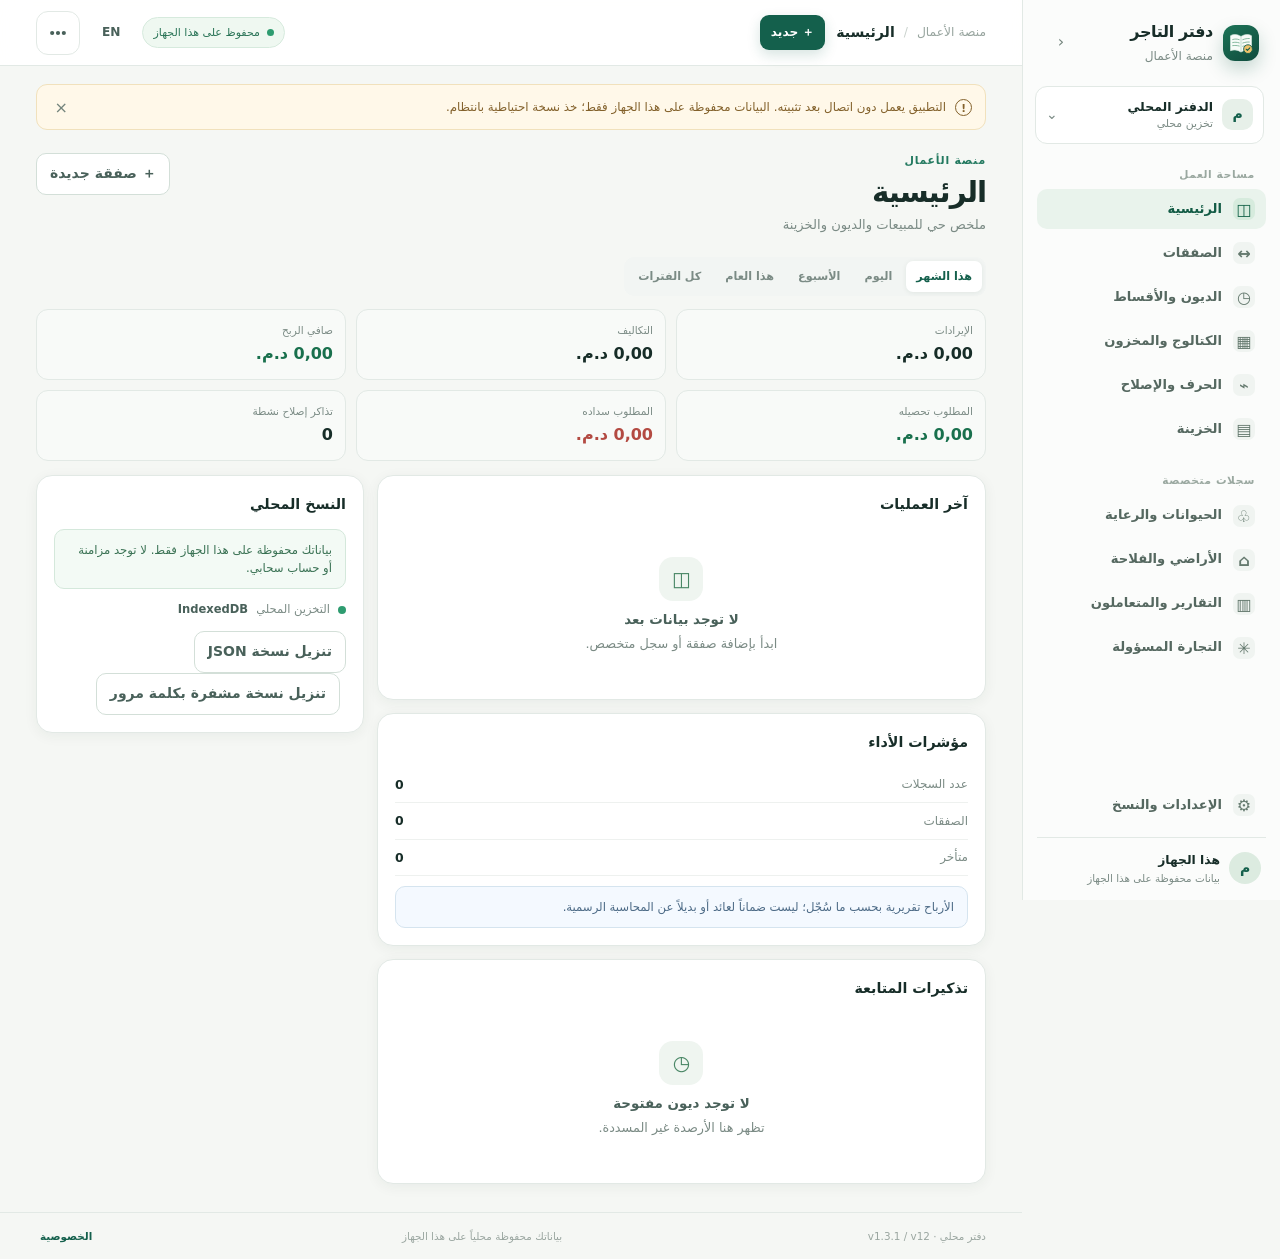
==== commit 01e7159c: "Add files via upload" ====
--- a/index.html
+++ b/index.html
@@ -14,13 +14,14 @@
   <link rel="apple-touch-icon" href="./icon-180.png">
   <link rel="stylesheet" href="./styles.css">
   <title>دفتر التاجر المحلي</title>
+  <link rel="privacy-policy" href="./privacy.html">
 </head>
 <body>
   <div id="toast" class="toast" role="status" aria-live="polite"></div>
   <section id="auth-screen" class="auth-screen">
     <div class="auth-ambient ambient-a"></div><div class="auth-ambient ambient-b"></div>
     <div class="auth-wrap">
-      <div class="auth-brand"><div class="brand-mark">د</div><div><strong data-i18n="brand">دفتر التاجر</strong><span data-i18n="tagline">منصة واحدة لكل نشاطك</span></div></div>
+      <div class="auth-brand"><div class="brand-mark"><img src="./brand.svg" alt=""></div><div><strong data-i18n="brand">دفتر التاجر</strong><span data-i18n="tagline">منصة واحدة لكل نشاطك</span></div></div>
       <div class="auth-card">
         <div class="auth-intro"><div class="eyebrow">دفتر محلي خاص بك</div><h1>يعمل دون اتصال</h1><p>لا يحتاج إدخال السجلات أو مراجعتها إلى الإنترنت.</p></div>
         <div class="notice info" style="margin:14px 0"><strong>بياناتك تبقى على هذا الجهاز فقط.</strong><br>لا يوجد حساب سحابي ولا مزامنة تلقائية. احتفظ بنسخة احتياطية وانقلها يدوياً عند تغيير الجهاز.</div>
@@ -33,7 +34,7 @@
   <section id="app-screen" class="app-screen" hidden>
     <aside id="sidebar" class="sidebar">
       <div class="sidebar-top">
-        <div class="sidebar-brand"><div class="brand-mark small">د</div><div class="brand-copy"><strong data-i18n="brand">دفتر التاجر</strong><span data-i18n="businessSuite">منصة الأعمال</span></div><button id="collapse-sidebar" class="icon-button sidebar-collapse" aria-label="تصغير القائمة">‹</button></div>
+        <div class="sidebar-brand"><div class="brand-mark small"><img src="./brand.svg" alt=""></div><div class="brand-copy"><strong data-i18n="brand">دفتر التاجر</strong><span data-i18n="businessSuite">منصة الأعمال</span></div><button id="collapse-sidebar" class="icon-button sidebar-collapse" aria-label="تصغير القائمة">‹</button></div>
         <button id="workspace-switcher" class="workspace-switcher" type="button" aria-haspopup="dialog" aria-label="دفاتر المتاجر المحلية"><div class="workspace-avatar">م</div><div class="workspace-meta"><strong id="workspace-name">متجري</strong><span id="workspace-role">تخزين محلي</span></div><span class="switch-caret">⌄</span></button>
         <div class="nav-section-label" data-i18n="workspace">مساحة العمل</div>
         <nav class="side-nav" aria-label="التنقل الرئيسي">
@@ -60,7 +61,7 @@
 
     <div class="mobile-drawer-backdrop" id="drawer-backdrop" hidden></div>
     <aside id="mobile-drawer" class="mobile-drawer" aria-label="قائمة المزيد" hidden>
-      <div class="drawer-head"><div class="brand-mark small">د</div><strong data-i18n="moreSections">المزيد من الأقسام</strong><button id="close-drawer" class="icon-button">×</button></div>
+      <div class="drawer-head"><div class="brand-mark small"><img src="./brand.svg" alt=""></div><strong data-i18n="moreSections">المزيد من الأقسام</strong><button id="close-drawer" class="icon-button">×</button></div>
       <button class="nav-item" data-page="repairs"><span class="nav-icon">⌁</span><span data-i18n="repairs">الحرف والإصلاح</span></button>
       <button class="nav-item" data-page="catalog"><span class="nav-icon">▦</span><span data-i18n="catalog">الكتالوج والمخزون</span></button>
       <button class="nav-item" data-page="treasury"><span class="nav-icon">▤</span><span data-i18n="treasury">الخزينة</span></button>
@@ -75,12 +76,12 @@
     <main class="main-shell">
       <header class="topbar">
         <div class="topbar-left"><button id="mobile-menu" class="icon-button mobile-menu" aria-label="فتح القائمة">☰</button><div class="breadcrumb"><span data-i18n="businessSuite">منصة الأعمال</span><b>/</b><strong id="page-title">الرئيسية</strong></div></div>
-        <div class="topbar-actions"><div class="sync-pill synced" id="sync-pill"><i class="dot green"></i><span id="sync-label">محفوظ على هذا الجهاز</span></div><button id="language-toggle" class="btn btn-ghost btn-small">EN</button><button class="icon-button top-help" data-action="backup" title="نسخة احتياطية" data-i18n-title="backup">⤓</button><button id="profile-menu" class="profile-mini"><span id="profile-mini-letter">م</span></button></div>
+        <div class="topbar-actions"><div class="sync-pill local" id="sync-pill" role="status" aria-live="polite" aria-label="محفوظ على هذا الجهاز" title="النقطة الخضراء تعني الحفظ المحلي على هذا الجهاز فقط؛ لا توجد مزامنة سحابية." data-short-label="محلي"><i class="dot green"></i><span id="sync-label">محفوظ على هذا الجهاز</span></div><button id="language-toggle" class="btn btn-ghost btn-small">EN</button><button class="icon-button top-help" data-action="backup" title="نسخة احتياطية" data-i18n-title="backup">⤓</button><button id="profile-menu" class="profile-mini"><span id="profile-mini-letter">م</span></button></div>
       </header>
       <div class="trial-banner"><span class="trial-mark">!</span><span data-i18n="localOnlyNotice">التطبيق يعمل دون اتصال بعد تثبيته. البيانات محفوظة على هذا الجهاز فقط؛ خذ نسخة احتياطية بانتظام.</span><button id="dismiss-banner" class="icon-button">×</button></div>
       <div class="offline-banner" id="offline-banner" hidden></div>
       <section id="page-view" class="page-view" tabindex="-1"></section>
-      <footer class="app-footer"><span>دفتر محلي · v1.0</span><span data-i18n="footerPrivacy">بياناتك محفوظة محلياً على هذا الجهاز</span><button data-action="privacy" class="text-button" data-i18n="privacy">الخصوصية</button></footer>
+      <footer class="app-footer"><span>دفتر محلي · v1.3.1 / v12</span><span data-i18n="footerPrivacy">بياناتك محفوظة محلياً على هذا الجهاز</span><button data-action="privacy" class="text-button" data-i18n="privacy">الخصوصية</button></footer>
     </main>
     <nav class="mobile-bottom-nav" id="mobile-bottom-nav" aria-label="التنقل السفلي">
       <button class="mobile-tab active" data-page="dashboard"><span>◫</span><small data-i18n="home">الرئيسية</small></button>
@@ -95,5 +96,7 @@
   <script src="./app.js" defer></script>
   <script src="./pages.js" defer></script>
   <script src="./main.js" defer></script>
+  <script src="./extras.js" defer></script>
+  <script src="./nav.js" defer></script>
 </body>
 </html>
--- a/styles.css
+++ b/styles.css
@@ -1,4 +1,3 @@
-@import url('');
 :root{--ink:#172d28;--ink-2:#49615a;--muted:#7b8b85;--line:#e2e9e5;--line-strong:#d3dfd8;--paper:#f5f7f4;--surface:#fff;--surface-2:#f7faf8;--green:#14604c;--green-2:#22795f;--mint:#e8f4ed;--mint-2:#d5ebdc;--amber:#bd8127;--amber-bg:#fff5df;--red:#b34a42;--red-bg:#fff0ee;--blue:#36699c;--blue-bg:#edf5ff;--shadow:0 12px 35px rgba(19,51,40,.08);--shadow-soft:0 3px 14px rgba(19,51,40,.055);--radius:18px;--font:Inter,ui-sans-serif,system-ui,-apple-system,BlinkMacSystemFont,"Segoe UI",Arial,sans-serif}*{box-sizing:border-box}html{min-width:320px;background:var(--paper);scroll-behavior:smooth}body{margin:0;color:var(--ink);background:var(--paper);font-family:var(--font);font-size:14px;line-height:1.55;min-height:100vh;overflow-x:hidden}button,input,select,textarea{font:inherit}button{cursor:pointer}button:disabled{cursor:not-allowed;opacity:.55}[hidden]{display:none!important}button:focus-visible,input:focus-visible,select:focus-visible,textarea:focus-visible{outline:3px solid rgba(37,128,93,.25);outline-offset:2px}.auth-screen{min-height:100vh;display:grid;place-items:center;position:relative;overflow:hidden;background:radial-gradient(ellipse at 22% 18%,rgba(207,235,217,.72),transparent 36%),radial-gradient(ellipse at 78% 82%,rgba(223,238,227,.65),transparent 34%),#f3f7f4;padding:28px 16px}.auth-ambient{position:absolute;border:1px solid rgba(24,101,73,.11);border-radius:50%;pointer-events:none}.ambient-a{width:480px;height:480px;top:-270px;inset-inline-start:-90px}.ambient-b{width:640px;height:640px;bottom:-455px;inset-inline-end:-110px}.auth-wrap{width:min(100%,456px);position:relative;z-index:1}.auth-brand{display:flex;align-items:center;gap:12px;margin-bottom:24px;padding-inline:4px}.brand-mark{width:45px;height:45px;border-radius:15px;background:linear-gradient(145deg,#1c7457,#104b3d);color:white;display:grid;place-items:center;font-weight:900;font-size:25px;box-shadow:0 8px 18px rgba(14,87,63,.22)}.auth-brand strong,.brand-copy strong{display:block;font-weight:850;letter-spacing:-.02em;font-size:1rem}.auth-brand span,.brand-copy span{display:block;color:var(--muted);font-size:.76rem;margin-top:2px}.auth-card{background:rgba(255,255,255,.94);border:1px solid rgba(211,225,216,.9);border-radius:24px;padding:30px;box-shadow:0 22px 65px rgba(37,79,59,.12);backdrop-filter:blur(12px)}.auth-intro{margin-bottom:22px}.eyebrow{color:var(--green-2);font-size:.74rem;font-weight:800;letter-spacing:.04em}.auth-intro h1{font-size:1.75rem;letter-spacing:-.04em;margin:7px 0 5px}.auth-intro p{color:var(--muted);margin:0;font-size:.9rem}.auth-tabs{display:grid;grid-template-columns:1fr 1fr;background:#f1f5f2;padding:4px;border-radius:12px;margin:0 0 20px}.auth-tab{border:0;background:transparent;color:var(--muted);font-weight:750;padding:9px;border-radius:9px}.auth-tab.active{background:white;color:var(--green);box-shadow:0 2px 7px rgba(27,58,43,.08)}.form-grid{display:grid;grid-template-columns:repeat(2,minmax(0,1fr));gap:13px}.form-grid.single{grid-template-columns:minmax(0,1fr)}.field{display:flex;flex-direction:column;gap:6px;min-width:0}.field>span{font-size:.78rem;font-weight:760;color:#435850}.field input,.field select,.field textarea,.control{width:100%;min-width:0;border:1px solid var(--line-strong);border-radius:10px;background:#fff;padding:10px 11px;color:var(--ink);outline:none;transition:border-color .15s,box-shadow .15s}.field input:focus,.field select:focus,.field textarea:focus,.control:focus{border-color:#318364;box-shadow:0 0 0 3px rgba(42,128,92,.1)}.field textarea{min-height:82px;resize:vertical}.field small{font-size:.7rem;color:var(--muted)}.field input[type=number],.field input[type=date],.field input[type=time],.control.ltr{direction:ltr;text-align:start}.btn{border:1px solid transparent;border-radius:10px;display:inline-flex;justify-content:center;align-items:center;gap:8px;padding:9px 13px;font-weight:760;transition:background .15s,border-color .15s,transform .15s;white-space:normal;max-width:100%;overflow-wrap:anywhere}.btn:active{transform:translateY(1px)}.btn-primary{background:var(--green);color:#fff;box-shadow:0 5px 13px rgba(20,96,76,.17)}.btn-primary:hover{background:#0d4f3e}.btn-outline{border-color:var(--line-strong);color:var(--ink-2);background:#fff}.btn-outline:hover{border-color:var(--green);color:var(--green)}.btn-ghost{background:transparent;color:var(--ink-2);border-color:transparent}.btn-ghost:hover{background:var(--mint);color:var(--green)}.btn-danger{background:var(--red-bg);color:var(--red);border-color:#f5d6d2}.btn-small{font-size:.76rem;padding:7px 10px;border-radius:9px}.btn-wide{width:100%;padding:12px;margin-top:20px}.auth-notice{border:1px solid #f1d1cd;background:var(--red-bg);color:#873e37;padding:10px;border-radius:10px;font-size:.82rem;margin:12px 0 0}.auth-foot{display:flex;justify-content:space-between;align-items:center;gap:10px;margin-top:19px;color:var(--muted);font-size:.72rem}.auth-foot>span{display:flex;align-items:center;gap:7px}.text-button{border:0;background:transparent;color:var(--green);font-weight:750;padding:4px;cursor:pointer}.text-button:hover{text-decoration:underline}.dot{width:8px;height:8px;border-radius:50%;display:inline-block;background:#b9c5bf;flex:none}.dot.green{background:#2e9c70}.dot.amber{background:#cb942e}.dot.red{background:#ca594d}.auth-bottom{display:flex;justify-content:space-between;gap:10px;color:#8a9992;font-size:.7rem;margin:15px 4px}.app-screen{min-height:100vh;display:grid;grid-template-columns:258px minmax(0,1fr)}.sidebar{position:sticky;top:0;height:100vh;overflow-y:auto;display:flex;flex-direction:column;justify-content:space-between;background:#fbfcfb;border-inline-end:1px solid var(--line);padding:20px 14px 14px;z-index:20;min-width:0}.sidebar-brand{display:flex;align-items:center;gap:10px;padding:0 7px 20px}.brand-mark.small{width:36px;height:36px;border-radius:12px;font-size:20px;flex:none}.brand-copy{min-width:0;flex:1}.sidebar-collapse{font-size:1.2rem}.icon-button{border:0;background:transparent;color:#72837b;border-radius:9px;width:34px;height:34px;display:inline-grid;place-items:center;font-size:1rem}.icon-button:hover{background:var(--mint);color:var(--green)}.workspace-switcher{display:flex;align-items:center;gap:9px;padding:10px;border:1px solid var(--line);border-radius:12px;background:#fff;margin:0 2px 22px;min-width:0}.workspace-avatar{width:31px;height:31px;border-radius:10px;background:#e7f0e9;color:var(--green);display:grid;place-items:center;font-weight:850;flex:none}.workspace-meta{flex:1;min-width:0}.workspace-meta strong,.workspace-meta span{display:block;overflow:hidden;text-overflow:ellipsis;white-space:nowrap}.workspace-meta strong{font-size:.78rem}.workspace-meta span{color:var(--muted);font-size:.68rem}.switch-caret{color:var(--muted)}.nav-section-label{font-size:.66rem;font-weight:850;color:#9aa8a0;letter-spacing:.06em;padding:0 11px 7px}.nav-section-label.spaced{margin-top:23px}.side-nav{display:grid;gap:4px}.nav-item{border:0;background:transparent;color:#556860;display:flex;align-items:center;gap:11px;width:100%;min-width:0;text-align:start;padding:9px 11px;border-radius:10px;font-weight:680;font-size:.82rem;transition:all .14s}.nav-item:hover{background:#eef5f0;color:var(--green)}.nav-item.active{background:#e9f3ec;color:#125b45;font-weight:820}.nav-icon{width:22px;height:22px;display:grid;place-items:center;border-radius:7px;background:#f0f4f1;color:#64796e;font-size:1rem;flex:none}.nav-item.active .nav-icon{background:#d6ebdd;color:#17654b}.nav-count{margin-inline-start:auto;font-size:.67rem;color:var(--muted);background:#edf1ee;padding:1px 6px;border-radius:20px}.nav-count.alert{color:#9c5735;background:#fff1df}.sidebar-bottom{margin-top:24px}.owner-badge{margin-inline-start:auto;font-size:.59rem;background:#e7f1e9;color:#317254;border-radius:99px;padding:2px 7px}.sidebar-profile{display:flex;align-items:center;gap:9px;padding:13px 5px 0;margin-top:12px;border-top:1px solid var(--line)}.profile-avatar,.profile-mini span{width:32px;height:32px;border-radius:50%;background:#dcebe0;color:var(--green);display:grid;place-items:center;font-weight:850;flex:none}.profile-meta{min-width:0;flex:1}.profile-meta strong,.profile-meta span{display:block;overflow:hidden;text-overflow:ellipsis;white-space:nowrap}.profile-meta strong{font-size:.77rem}.profile-meta span{font-size:.65rem;color:var(--muted)}.main-shell{min-width:0;display:flex;flex-direction:column;min-height:100vh}.topbar{height:66px;flex:none;position:sticky;top:0;z-index:15;background:rgba(255,255,255,.92);backdrop-filter:blur(14px);border-bottom:1px solid var(--line);display:flex;align-items:center;justify-content:space-between;padding:0 clamp(14px,3vw,36px);gap:14px}.topbar-left,.topbar-actions{display:flex;align-items:center;gap:11px;min-width:0}.breadcrumb{display:flex;align-items:center;gap:9px;color:#98a59f;font-size:.77rem;min-width:0}.breadcrumb b{font-weight:400;color:#cad2cd}.breadcrumb strong{font-size:.88rem;color:var(--ink);white-space:nowrap}.sync-pill{display:flex;align-items:center;gap:7px;color:var(--muted);background:#f8faf8;border:1px solid var(--line);padding:6px 10px;border-radius:99px;font-size:.69rem;white-space:nowrap}.sync-pill .dot{width:7px;height:7px}.sync-pill.synced{color:#2a7457;background:#eff8f1;border-color:#d6eadd}.sync-pill.error{color:var(--red);background:var(--red-bg);border-color:#f5d6d2}.sync-pill.offline{color:#936526;background:#fff7e7;border-color:#f2dfbb}.top-help{font-size:1.1rem}.profile-mini{padding:0;border:0;background:none}.profile-mini span{width:31px;height:31px}.mobile-menu{display:none}.trial-banner,.offline-banner{display:flex;align-items:center;gap:9px;margin:18px clamp(14px,3vw,36px) 0;padding:10px 13px;border-radius:11px;background:#fff8e9;border:1px solid #f1e1bc;color:#83612b;font-size:.74rem}.trial-mark{font-weight:900;border:1px solid currentColor;border-radius:50%;width:17px;height:17px;display:grid;place-items:center;font-size:.65rem;flex:none}.trial-banner>span:nth-child(2),.offline-banner>span:nth-child(2){flex:1}.trial-banner .icon-button{width:24px;height:24px}.offline-banner{background:#fff5df}.page-view{width:min(100%,1440px);margin:0 auto;padding:23px clamp(14px,3vw,36px) 28px;flex:1;min-width:0}.app-footer{border-top:1px solid var(--line);padding:11px clamp(14px,3vw,36px);font-size:.65rem;color:#9aa6a0;display:flex;justify-content:space-between;align-items:center;gap:12px;flex-wrap:wrap}.page-heading{display:flex;justify-content:space-between;align-items:flex-start;gap:16px;margin-bottom:21px;min-width:0}.page-heading h1{font-size:clamp(1.35rem,2.3vw,1.85rem);line-height:1.2;letter-spacing:-.035em;margin:0 0 5px;font-weight:850}.page-heading p{margin:0;color:var(--muted);font-size:.82rem}.heading-actions{display:flex;gap:8px;align-items:center;flex-wrap:wrap}.eyebrow-sm{color:var(--green-2);font-size:.68rem;font-weight:850;letter-spacing:.07em;text-transform:uppercase;margin-bottom:5px}.hero-card{display:grid;grid-template-columns:minmax(0,1.1fr) minmax(280px,.9fr);gap:20px;background:linear-gradient(116deg,#0e4739,#17634c 59%,#286e50);color:#fff;border-radius:22px;padding:clamp(20px,3vw,32px);margin-bottom:17px;overflow:hidden;position:relative;box-shadow:0 12px 30px rgba(16,87,62,.15)}.hero-card:after{content:"";position:absolute;width:270px;height:270px;border:1px solid rgba(255,255,255,.13);border-radius:50%;inset-inline-end:-90px;top:-145px;box-shadow:0 0 0 32px rgba(255,255,255,.025),0 0 0 65px rgba(255,255,255,.02)}.hero-copy,.hero-side{position:relative;z-index:1;min-width:0}.hero-copy .eyebrow-sm{color:#b5e4c6}.hero-card h2{font-size:clamp(1.15rem,2vw,1.5rem);margin:5px 0 10px;letter-spacing:-.025em}.hero-card p{max-width:490px;color:rgba(255,255,255,.76);font-size:.8rem;margin:0}.hero-actions{display:flex;gap:8px;flex-wrap:wrap;margin-top:20px}.hero-actions .btn-primary{background:#fff;color:#15533e;box-shadow:none}.hero-actions .btn-outline{border-color:rgba(255,255,255,.32);color:#fff;background:rgba(255,255,255,.08)}.hero-metrics{display:grid;grid-template-columns:1fr 1fr;gap:10px;align-content:center}.hero-metric{background:rgba(255,255,255,.095);border:1px solid rgba(255,255,255,.12);border-radius:13px;padding:13px}.hero-metric span{display:block;color:rgba(255,255,255,.68);font-size:.68rem}.hero-metric strong{display:block;font-size:1.15rem;margin-top:3px;direction:ltr;text-align:start;overflow-wrap:anywhere}.section-title{font-weight:830;font-size:.96rem;margin:21px 0 11px;display:flex;justify-content:space-between;align-items:center;gap:10px}.section-title small{font-size:.7rem;color:var(--muted);font-weight:550}.kpi-grid{display:grid;grid-template-columns:repeat(4,minmax(0,1fr));gap:11px;margin-bottom:17px}.kpi-card{background:#fff;border:1px solid var(--line);border-radius:15px;padding:14px;box-shadow:var(--shadow-soft);min-width:0}.kpi-head{display:flex;justify-content:space-between;align-items:center;gap:6px;color:var(--muted);font-size:.71rem}.kpi-icon{width:30px;height:30px;border-radius:10px;display:grid;place-items:center;background:#eef5ef;color:#377657;font-size:.98rem;flex:none}.kpi-value{font-size:1.26rem;font-weight:870;letter-spacing:-.03em;margin-top:6px;direction:ltr;text-align:start;overflow-wrap:anywhere}.kpi-foot{color:#96a39d;font-size:.64rem;margin-top:2px}.dashboard-grid,.content-grid{display:grid;grid-template-columns:minmax(0,1.3fr) minmax(260px,.7fr);gap:13px;align-items:start}.panel{background:#fff;border:1px solid var(--line);border-radius:16px;padding:17px;min-width:0;box-shadow:var(--shadow-soft)}.panel-head{display:flex;justify-content:space-between;align-items:center;gap:10px;margin-bottom:14px}.panel-head h2,.panel-head h3{font-size:.89rem;margin:0;font-weight:830}.panel-head p{margin:3px 0 0;color:var(--muted);font-size:.69rem}.panel-subtitle{color:var(--muted);font-size:.7rem}.stack{display:grid;gap:13px}.list{display:grid;gap:8px}.list-row{display:flex;align-items:center;gap:10px;border-bottom:1px solid #edf1ee;padding:10px 0;min-width:0}.list-row:last-child{border-bottom:0;padding-bottom:0}.list-row:first-child{padding-top:0}.row-icon{width:35px;height:35px;border-radius:11px;background:#eff5f0;color:#397253;display:grid;place-items:center;flex:none}.row-main{min-width:0;flex:1}.row-main strong{display:block;font-size:.77rem;overflow:hidden;text-overflow:ellipsis;white-space:nowrap}.row-main small{color:var(--muted);font-size:.66rem}.row-value{font-weight:820;font-size:.77rem;text-align:end;white-space:nowrap}.badge{display:inline-flex;align-items:center;gap:4px;border-radius:99px;background:#f0f4f1;color:#5e7067;padding:3px 8px;font-size:.64rem;font-weight:770;white-space:nowrap;max-width:100%}.badge.green{background:#e8f4ec;color:#2c7553}.badge.red{background:var(--red-bg);color:#a84c45}.badge.amber{background:#fff3dd;color:#9a6b24}.badge.blue{background:#edf5ff;color:#3e6c99}.badge.gray{background:#eef1ef;color:#64736c}.badge.purple{background:#f1edfb;color:#6d5597}.badge-row{display:flex;gap:5px;flex-wrap:wrap}.table-wrap{overflow:auto;max-width:100%;border:1px solid var(--line);border-radius:11px}.data-table{width:100%;border-collapse:collapse;min-width:680px;font-size:.73rem}.data-table th{background:#f7f9f7;color:#73827b;text-align:start;padding:10px;font-size:.66rem;white-space:nowrap}.data-table td{padding:10px;border-top:1px solid #edf1ee;vertical-align:middle}.data-table tr:hover td{background:#fbfdfb}.td-title{font-weight:760}.td-sub{display:block;color:var(--muted);font-size:.64rem;margin-top:2px}.table-actions{display:flex;gap:4px}.icon-action-sm{border:1px solid var(--line);border-radius:8px;background:#fff;color:#78877f;padding:5px 8px;font-size:.69rem}.icon-action-sm:hover{color:var(--green);border-color:#9fc7ae}.toolbar{display:flex;justify-content:space-between;align-items:center;gap:10px;flex-wrap:wrap;margin-bottom:13px}.toolbar-left,.toolbar-right{display:flex;gap:7px;align-items:center;flex-wrap:wrap}.search-box{position:relative;min-width:190px;max-width:100%}.search-box input{width:100%;padding-inline-start:32px}.search-box:before{content:"⌕";position:absolute;inset-inline-start:11px;top:6px;font-size:1.1rem;color:#829188}.filter-chip{border:1px solid var(--line);background:#fff;color:var(--ink-2);padding:7px 10px;border-radius:9px;font-size:.7rem;font-weight:740}.filter-chip.active{background:var(--mint);border-color:#cde3d3;color:var(--green)}.empty-state{padding:28px 14px;text-align:center;color:var(--muted);font-size:.8rem}.empty-state .empty-icon{width:44px;height:44px;border-radius:14px;background:#eff5f0;color:#4a8766;display:grid;place-items:center;margin:0 auto 9px;font-size:1.25rem}.empty-state strong{display:block;color:var(--ink-2);font-size:.84rem;margin-bottom:3px}.amount-positive{color:#19704d}.amount-negative{color:#b34a42}.progress{height:7px;border-radius:99px;background:#edf1ee;overflow:hidden}.progress>span{display:block;height:100%;background:linear-gradient(90deg,#22865f,#64b67b);border-radius:inherit}.metric-row{display:flex;justify-content:space-between;align-items:center;gap:10px;padding:8px 0;border-bottom:1px solid #eef1ef;font-size:.75rem}.metric-row:last-child{border-bottom:0}.metric-row span{color:var(--muted)}.metric-row strong{font-size:.78rem}.form-card{background:#fff;border:1px solid var(--line);border-radius:16px;padding:17px;min-width:0;box-shadow:var(--shadow-soft)}.form-card h3{font-size:.9rem;margin:0 0 13px}.form-layout{display:grid;grid-template-columns:minmax(0,1.15fr) minmax(270px,.85fr);gap:13px;align-items:start}.form-grid{display:grid;grid-template-columns:repeat(2,minmax(0,1fr));gap:11px}.form-grid.three{grid-template-columns:repeat(3,minmax(0,1fr))}.field.full{grid-column:1/-1}.form-footer{display:flex;justify-content:space-between;align-items:center;gap:8px;flex-wrap:wrap;margin-top:15px;padding-top:13px;border-top:1px solid #edf1ee}.form-note{color:var(--muted);font-size:.67rem}.form-error{color:var(--red);font-size:.71rem;margin-top:7px}.live-preview{position:sticky;top:84px}.profit-box{border-radius:13px;padding:13px;background:linear-gradient(145deg,#f0f7f1,#f8faf8);border:1px solid #dcebe0}.profit-box span{color:var(--muted);font-size:.68rem}.profit-box strong{display:block;color:#1b744f;font-size:1.45rem;margin-top:3px;direction:ltr;text-align:start}.selector-pills{display:flex;gap:6px;flex-wrap:wrap}.segmented{display:flex;gap:4px;padding:4px;background:#f2f5f3;border-radius:10px}.segmented button{border:0;background:transparent;color:var(--muted);padding:7px 10px;border-radius:7px;font-size:.7rem;font-weight:750}.segmented button.active{color:var(--green);background:white;box-shadow:0 1px 5px rgba(20,60,42,.08)}.record-card{border:1px solid var(--line);border-radius:12px;padding:13px;display:grid;gap:8px;background:#fff;min-width:0}.record-top{display:flex;justify-content:space-between;align-items:flex-start;gap:10px}.record-top>div:first-child{min-width:0}.record-top strong{display:block;font-size:.82rem;overflow-wrap:anywhere}.record-meta{color:var(--muted);font-size:.67rem;margin-top:3px;display:flex;gap:7px;flex-wrap:wrap}.record-grid{display:grid;grid-template-columns:repeat(4,minmax(0,1fr));gap:8px;background:#f7f9f7;border-radius:10px;padding:9px}.record-grid span{display:block;color:var(--muted);font-size:.62rem}.record-grid strong{display:block;margin-top:2px;font-size:.75rem;overflow-wrap:anywhere}.care-log{border-top:1px dashed var(--line);padding-top:8px;margin-top:3px}.care-item{display:flex;justify-content:space-between;gap:8px;padding:5px 0;font-size:.7rem}.care-item small{color:var(--muted)}.category-row{display:flex;gap:7px;flex-wrap:wrap}.category-chip{border:1px solid #dce8df;background:#f5faf6;color:#3c6c51;padding:6px 9px;border-radius:9px;font-size:.7rem;display:inline-flex;align-items:center;gap:7px;max-width:100%;overflow-wrap:anywhere}.category-chip button{border:0;background:none;color:#9b5c55;padding:0;font-weight:800}.ethics-grid{display:grid;grid-template-columns:repeat(3,minmax(0,1fr));gap:11px}.ethics-card{border:1px solid var(--line);border-radius:14px;padding:15px;background:#fff;min-width:0}.ethics-card .ethics-label{font-weight:850;font-size:.83rem;display:flex;gap:7px;align-items:center}.ethics-card p{font-size:.74rem;color:#687871;margin:8px 0 0}.ethics-card.green{background:#f4faf5;border-color:#d9eadc}.ethics-card.amber{background:#fffaf0;border-color:#f0e2c4}.ethics-card.red{background:#fff7f6;border-color:#f1dedb}.notice{padding:11px 13px;border-radius:10px;border:1px solid #ecdfbf;background:#fff8e9;color:#806431;font-size:.73rem}.notice.info{border-color:#d5e4ef;background:#f4f9ff;color:#4c6a86}.notice.success{border-color:#d4e8db;background:#f3faf5;color:#397153}.stat-grid{display:grid;grid-template-columns:repeat(3,minmax(0,1fr));gap:10px}.stat-tile{background:#f8faf8;border:1px solid var(--line);border-radius:12px;padding:12px;min-width:0}.stat-tile span{display:block;color:var(--muted);font-size:.66rem}.stat-tile strong{font-size:1rem;display:block;margin-top:4px;overflow-wrap:anywhere}.role-row{display:flex;align-items:center;justify-content:space-between;gap:10px;padding:10px 0;border-bottom:1px solid #edf1ee}.role-row:last-child{border-bottom:0}.role-meta{display:flex;align-items:center;gap:9px;min-width:0}.role-meta>div:last-child{min-width:0}.role-meta strong,.role-meta small{display:block;overflow:hidden;text-overflow:ellipsis;white-space:nowrap}.role-meta strong{font-size:.75rem}.role-meta small{color:var(--muted);font-size:.65rem}.role-select{width:auto;min-width:132px}.sync-details{display:flex;gap:8px;align-items:center;flex-wrap:wrap;font-size:.72rem;color:var(--muted)}.sync-details strong{color:var(--ink-2)}.backup-actions{display:flex;gap:8px;flex-wrap:wrap}.modal-root{position:fixed;inset:0;z-index:100;background:rgba(9,27,21,.48);display:grid;place-items:center;padding:14px}.modal-card{width:min(100%,640px);max-height:calc(100dvh - 28px);overflow:auto;background:#fff;border:1px solid var(--line);border-radius:18px;box-shadow:0 24px 70px rgba(6,35,23,.25);padding:19px}.modal-head{display:flex;justify-content:space-between;align-items:flex-start;gap:10px;margin-bottom:15px}.modal-head h2{font-size:1rem;margin:0}.modal-head p{font-size:.7rem;color:var(--muted);margin:4px 0 0}.toast{position:fixed;z-index:200;bottom:calc(20px + env(safe-area-inset-bottom));inset-inline-start:50%;transform:translate(-50%,16px);background:#173b30;color:white;padding:10px 16px;border-radius:11px;box-shadow:var(--shadow);font-size:.78rem;opacity:0;pointer-events:none;transition:.2s;max-width:min(92vw,520px);text-align:center}.toast.show{opacity:1;transform:translate(-50%,0)}.mobile-drawer-backdrop{position:fixed;inset:0;background:rgba(10,25,18,.35);z-index:40}.mobile-drawer{position:fixed;z-index:41;inset-block:0;inset-inline-end:0;width:min(88vw,340px);background:#fff;box-shadow:var(--shadow);padding:16px;overflow:auto}.drawer-head{display:flex;align-items:center;gap:10px;margin-bottom:18px}.drawer-head strong{flex:1}.drawer-sync{display:flex;justify-content:space-between;align-items:center;border-top:1px solid var(--line);padding-top:14px;margin-top:14px;color:var(--muted);font-size:.7rem}.mobile-bottom-nav{display:none}
 @media(max-width:1120px){.app-screen{grid-template-columns:225px minmax(0,1fr)}.sidebar{padding-inline:10px}.kpi-grid{grid-template-columns:repeat(2,minmax(0,1fr))}.hero-card{grid-template-columns:minmax(0,1fr) minmax(230px,.8fr)}}
 @media(max-width:850px){.app-screen{display:block}.sidebar{display:none}.main-shell{min-height:100dvh}.mobile-menu{display:inline-grid}.topbar{height:60px}.breadcrumb>span,.breadcrumb>b{display:none}.page-view{padding-bottom:calc(94px + env(safe-area-inset-bottom))}.mobile-bottom-nav{display:grid;grid-template-columns:repeat(5,minmax(0,1fr));position:fixed;z-index:30;inset-inline:0;bottom:0;padding:6px 7px calc(6px + env(safe-area-inset-bottom));background:rgba(255,255,255,.96);backdrop-filter:blur(16px);border-top:1px solid var(--line);box-shadow:0 -6px 24px rgba(16,43,31,.08)}.mobile-tab{border:0;background:transparent;color:#87948d;display:flex;flex-direction:column;align-items:center;justify-content:center;gap:1px;border-radius:10px;min-width:0;padding:5px 2px}.mobile-tab>span{font-size:1.05rem;line-height:1.1}.mobile-tab small{font-size:.59rem;white-space:nowrap}.mobile-tab.active{background:#edf5ef;color:var(--green);font-weight:820}.dashboard-grid,.content-grid{grid-template-columns:minmax(0,1fr) minmax(220px,.72fr)}.form-layout{grid-template-columns:minmax(0,1fr)}.live-preview{position:static}.trial-banner,.offline-banner{margin-top:12px}.app-footer{padding-bottom:calc(12px + env(safe-area-inset-bottom))}}
@@ -6,3 +5,174 @@
 @media(max-width:360px){.sync-pill{max-width:100px;overflow:hidden}.sync-pill span{overflow:hidden;text-overflow:ellipsis}.profile-mini{display:none}.hero-metrics{gap:6px}.hero-metric{padding:10px}.kpi-card{padding:11px}.kpi-value{font-size:1.06rem}.topbar-left{gap:5px}.breadcrumb strong{font-size:.77rem}.mobile-tab small{font-size:.54rem}.stat-grid{grid-template-columns:minmax(0,1fr)}}
 @media(prefers-reduced-motion:reduce){*,*::before,*::after{scroll-behavior:auto!important;transition:none!important;animation:none!important}}
 .workspace-switcher{width:100%;color:inherit;font-family:inherit;text-align:start;cursor:pointer}.workspace-switcher:hover{border-color:#c9ddce;background:#fbfefc}.workspace-switcher:focus-visible{outline:3px solid rgba(37,128,93,.25);outline-offset:2px}
+
+/* Mobile header, touch targets, and clearer deal-form grouping. */
+.form-section{border-top:1px solid var(--line);padding-top:13px;margin-top:13px}
+.form-section:first-of-type{border-top:0;padding-top:0;margin-top:0}
+.form-section h4{margin:0 0 4px;color:var(--green);font-size:.82rem;font-weight:850}
+.form-section p{margin:0 0 11px;color:var(--muted);font-size:.72rem}
+.form-section .form-grid{grid-template-columns:repeat(2,minmax(0,1fr))}
+.mobile-tab{min-height:44px}
+.mobile-tab small{font-size:.68rem;line-height:1.2}
+@media(max-width:850px){
+  .topbar{gap:6px}
+  .topbar-left{flex:1;min-width:0;gap:6px}
+  .topbar-actions{flex:none;max-width:58%;gap:6px}
+  .breadcrumb{flex:1;min-width:0}
+  .breadcrumb strong{display:block;min-width:0;max-width:100%;overflow:hidden;text-overflow:ellipsis;white-space:nowrap}
+  .sync-pill{flex:none;min-width:0;max-width:128px;padding:6px 8px}
+  .sync-pill span{min-width:0;overflow:hidden;text-overflow:ellipsis;white-space:nowrap}
+  #language-toggle{flex:none;min-width:40px;white-space:nowrap;overflow-wrap:normal;padding-inline:8px}
+  #profile-menu{display:none}
+}
+@media(max-width:620px){
+  .form-section .form-grid{grid-template-columns:minmax(0,1fr)}
+}
+@media(max-width:420px){
+  .topbar{padding-inline:8px}
+  .topbar-actions{max-width:60%;gap:4px}
+  .sync-pill{max-width:120px;padding:6px}
+  .sync-pill span{max-width:74px}
+  .breadcrumb strong{max-width:38vw}
+  #language-toggle{min-width:36px;padding-inline:7px}
+  .mobile-bottom-nav{padding-inline:4px}
+  .mobile-tab{min-height:48px;padding:5px 1px}
+  .mobile-tab small{font-size:.64rem}
+}
+@media(max-width:360px){
+  .topbar-actions{max-width:62%}
+  .sync-pill{max-width:104px}
+  .sync-pill span{max-width:60px}
+  .mobile-tab small{font-size:.6rem}
+}
+
+/* Prevent iOS Safari's native date/time controls from escaping narrow cards. */
+.form-grid>.field{min-width:0;max-width:100%}
+.field input[type="date"],.field input[type="time"],.field input[type="datetime-local"]{display:block;width:100%;min-width:0!important;max-width:100%!important;box-sizing:border-box;-webkit-appearance:none;appearance:none;text-align:center}
+.field input[type="date"]::-webkit-date-and-time-value,.field input[type="time"]::-webkit-date-and-time-value,.field input[type="datetime-local"]::-webkit-date-and-time-value{display:block;min-width:0;max-width:100%;margin:0;text-align:center}
+.contact-actions{display:flex;align-items:center;gap:6px;flex-wrap:wrap;margin:7px 0}
+.contact-name{color:var(--muted);font-size:.72rem;font-weight:760}
+.contact-actions .btn{min-height:38px;text-decoration:none}
+.ethics-card ul,.guide-checklist{margin:9px 0 0;padding-inline-start:1.35rem;display:grid;gap:7px;color:var(--ink-2);font-size:.76rem}
+.guide-checklist{margin:0}
+
+/* Keep select controls readable on narrow phones and give RTL a single, predictable chevron. */
+.field select{-webkit-appearance:none;appearance:none;background-color:#fff;background-image:url("data:image/svg+xml,%3Csvg xmlns='http://www.w3.org/2000/svg' width='12' height='8' viewBox='0 0 12 8'%3E%3Cpath d='M1 1.5 6 6.5 11 1.5' fill='none' stroke='%237b8b85' stroke-width='1.8' stroke-linecap='round' stroke-linejoin='round'/%3E%3C/svg%3E");background-repeat:no-repeat;background-position:right 12px center;background-size:12px 8px;padding-inline-start:11px;padding-inline-end:34px}
+html[dir="rtl"] .field select{background-position:left 12px center;padding-inline-start:34px;padding-inline-end:11px}
+.field select::-ms-expand{display:none}
+
+/* ===== v9 extras ===== */
+.rule-tools{display:flex;justify-content:space-between;align-items:center;gap:10px;flex-wrap:wrap;margin-bottom:12px}
+.rule-tools .control{width:min(100%,260px)}
+.rule-grid,.formula-grid{display:grid;grid-template-columns:repeat(auto-fill,minmax(min(100%,260px),1fr));gap:11px}
+.rule-card,.formula-card{border:1px solid var(--line);border-radius:14px;padding:14px;background:#fff;min-width:0;overflow-wrap:anywhere}
+.rule-card{border-inline-start:5px solid var(--line-strong)}
+.rule-card.h{border-inline-start-color:var(--green-2)}
+.rule-card.s{border-inline-start-color:var(--amber)}
+.rule-card.x{border-inline-start-color:var(--red)}
+.rule-top{display:flex;justify-content:space-between;align-items:flex-start;gap:8px}
+.rule-card p,.formula-card p{margin:8px 0 0;font-size:.78rem;color:var(--ink-2)}
+.rule-alt{margin-top:9px;padding:8px 10px;border-radius:9px;background:var(--mint);font-size:.74rem;color:var(--ink)}
+.formula-ico{font-size:1.4rem;margin-bottom:4px}
+.zk-out{margin-top:12px;padding:12px;border-radius:12px;background:var(--surface-2);border:1px dashed var(--line-strong);line-height:2;font-size:.85rem}
+.control,.field input,.field select,.field textarea{max-width:100%;min-width:0}
+.field,.form-grid>*{min-width:0}
+#lock-screen{position:fixed;inset:0;z-index:1000;display:grid;place-items:center;padding:20px;background:radial-gradient(ellipse at 30% 20%,#1b5a4a,#0f2e27)}
+#lock-screen[hidden]{display:none}
+.lock-card{width:min(100%,360px);display:grid;gap:12px;text-align:center;background:#fff;border-radius:20px;padding:26px 22px;box-shadow:var(--shadow)}
+.lock-card .brand-mark{margin:0 auto}
+.lock-card h2{margin:0;font-size:1.2rem}
+.lock-card p{margin:0;color:var(--ink-2);font-size:.85rem}
+#lock-input{text-align:center;font-size:1.4rem;letter-spacing:.4em}
+#lock-msg{min-height:1.2em;color:var(--red);font-size:.8rem}
+.lock-card small{color:var(--muted);font-size:.68rem;line-height:1.6}
+
+.page-view:focus,.page-view:focus-visible{outline:none}
+
+/* ===== v10 navigation ===== */
+.topbar-actions .top-help,.topbar-actions .profile-mini{display:none}
+.nx-optbtn{width:44px;height:44px;border-radius:12px;border:1px solid var(--line);background:#fff;color:var(--ink-2);display:inline-grid;place-items:center}
+.nx-optbtn:hover,.nx-optbtn[aria-expanded="true"]{background:var(--mint);color:var(--green);border-color:#cde3d3}
+.nx-new{display:none}
+@media(min-width:851px){.nx-new{display:inline-flex;align-items:center;gap:4px}}
+@media(max-width:620px){#sync-label{display:none}.sync-pill{padding:11px}}
+.mobile-bottom-nav{align-items:end;padding-top:8px}
+.mobile-tab{position:relative;min-height:52px;gap:3px}
+.mobile-tab>span{display:grid;place-items:center}
+.mobile-tab small{font-size:.66rem;font-weight:700}
+.mobile-tab.active{color:var(--green);background:transparent}
+.mobile-tab.active::before{content:"";position:absolute;top:-8px;inset-inline:30%;height:3px;border-radius:0 0 4px 4px;background:var(--green)}
+.tab-badge{position:absolute;top:2px;inset-inline-start:calc(50% + 6px);min-width:17px;height:17px;padding:0 4px;border-radius:99px;background:var(--red);color:#fff;font-style:normal;font-size:.6rem;font-weight:800;display:grid;place-items:center}
+.tab-badge[hidden]{display:none}
+.mobile-fab{justify-self:center;align-self:start;width:56px;height:56px;margin-top:-24px;border:0;border-radius:50%;background:linear-gradient(135deg,#22795f,#14604c);color:#fff;display:grid;place-items:center;box-shadow:0 8px 20px rgba(20,96,76,.35),0 0 0 5px #fff}
+.mobile-fab:active{transform:scale(.94)}
+#nx-sheet{position:fixed;inset:0;z-index:60;display:flex;align-items:flex-end;justify-content:center}
+#nx-sheet[hidden],#nx-menu[hidden]{display:none}
+.nx-backdrop{position:absolute;inset:0;background:rgba(10,25,18,.42)}
+.nx-panel{position:relative;width:min(100%,560px);max-height:86dvh;overflow:auto;background:#fff;border-radius:22px 22px 0 0;padding:8px 16px calc(18px + env(safe-area-inset-bottom));box-shadow:0 -14px 40px rgba(10,25,18,.2);animation:nx-up .22s ease-out}
+.nx-grab{width:42px;height:4px;border-radius:4px;background:var(--line-strong);margin:4px auto 10px}
+.nx-head{display:flex;justify-content:space-between;align-items:center;margin-bottom:10px}
+.nx-head strong{font-size:1.02rem}
+.nx-label{margin:14px 2px 8px;font-size:.72rem;font-weight:800;color:var(--muted)}
+.nx-grid{display:grid;grid-template-columns:repeat(3,minmax(0,1fr));gap:9px}
+.nx-item{display:flex;flex-direction:column;align-items:center;justify-content:center;gap:7px;text-align:center;min-height:84px;padding:12px 6px;border:1px solid var(--line);border-radius:14px;background:var(--surface-2);color:var(--ink);font-size:.74rem;font-weight:700;line-height:1.35;overflow-wrap:anywhere}
+.nx-item svg,.nx-opt svg{color:var(--green);flex:none}
+.nx-item:hover,.nx-item:focus-visible{background:var(--mint);border-color:#cde3d3}
+.nx-opts{display:grid;gap:3px}
+.nx-opt{display:flex;align-items:center;gap:12px;width:100%;padding:11px 10px;border:0;border-radius:11px;background:transparent;color:var(--ink);text-align:start;font-size:.86rem;font-weight:650}
+.nx-opt:hover,.nx-opt:focus-visible{background:var(--mint)}
+@media(min-width:851px){#nx-sheet{align-items:center}.nx-panel{border-radius:22px;max-height:80dvh;animation:nx-pop .18s ease-out}}
+#nx-menu{position:fixed;z-index:70;width:262px;max-width:calc(100vw - 16px);background:#fff;border:1px solid var(--line);border-radius:16px;padding:6px;box-shadow:var(--shadow)}
+@keyframes nx-up{from{transform:translateY(24px);opacity:.4}to{transform:none;opacity:1}}
+@keyframes nx-pop{from{transform:scale(.97);opacity:.4}to{transform:none;opacity:1}}
+@media (prefers-reduced-motion:reduce){.nx-panel{animation:none}}
+.nav-count:empty{display:none}
+#nx-update{position:fixed;z-index:80;inset-inline:12px;bottom:calc(84px + env(safe-area-inset-bottom));max-width:420px;margin-inline:auto;display:flex;align-items:center;justify-content:space-between;gap:10px;padding:10px 12px;background:var(--ink);color:#fff;border-radius:14px;font-size:.82rem;box-shadow:var(--shadow)}
+@media(min-width:851px){#nx-update{bottom:20px}}
+.zk-seg{overflow-x:auto}
+.zk-seg button{white-space:nowrap}
+.chk{display:flex;gap:8px;align-items:center;margin:10px 0 0;font-size:.8rem}
+.nx-sub{display:block;font-size:.68rem;font-weight:500;color:var(--muted)}
+.nx-opt>span{display:grid;gap:1px}
+.nx-opt .nx-state{margin-inline-start:auto;font-size:.68rem;font-weight:800;color:var(--green);background:var(--mint);padding:2px 8px;border-radius:99px;white-space:nowrap}
+.nx-hot{border-color:var(--green)!important;background:var(--mint)!important}
+.nx-hot::after{content:attr(data-hot);font-size:.6rem;color:var(--green);font-weight:800}
+.nx-mlabel{padding:8px 10px 2px;font-size:.66rem;font-weight:800;color:var(--muted)}
+@media(max-width:850px){#mobile-menu{display:none}}
+.nx-state{font-style:normal}
+
+/* Brand, truthful local-save status, and saved light/dark appearance */
+.brand-mark{padding:5px;overflow:hidden}
+.brand-mark img{display:block;width:100%;height:100%;object-fit:contain}
+.brand-mark.small{padding:4px}
+.lock-brand-mark{padding:8px}
+.sync-pill.local{color:#2a7457;background:#eff8f1;border-color:#d6eadd}
+@media(max-width:620px){
+  #sync-label{display:none}
+  .sync-pill{display:inline-flex;align-items:center;gap:6px;min-width:82px;max-width:126px;padding:7px 9px}
+  .sync-pill::after{content:attr(data-short-label);display:inline;font-size:.63rem;font-weight:800;white-space:nowrap}
+}
+@media(min-width:621px){.sync-pill::after{display:none}}
+@media(max-width:360px){.sync-pill{min-width:72px;max-width:92px;padding:6px}.sync-pill::after{font-size:.6rem}}
+
+html[data-theme="dark"]{color-scheme:dark;--ink:#e8f1ed;--ink-2:#c5d5ce;--muted:#93aaa0;--line:#29443a;--line-strong:#3c5b4e;--paper:#0c1714;--surface:#14231f;--surface-2:#1a2e27;--green:#46b98a;--green-2:#75d0a6;--mint:#1b3a2e;--mint-2:#294c3d;--amber:#e7bd68;--amber-bg:#392e1b;--red:#ff9188;--red-bg:#402421;--blue:#9bc4eb;--blue-bg:#1a3042;--shadow:0 14px 40px rgba(0,0,0,.34);--shadow-soft:0 4px 16px rgba(0,0,0,.24)}
+html[data-theme="dark"],html[data-theme="dark"] body,html[data-theme="dark"] .app-screen{background:var(--paper);color:var(--ink)}
+html[data-theme="dark"] .topbar,html[data-theme="dark"] .sidebar,html[data-theme="dark"] .panel,html[data-theme="dark"] .form-card,html[data-theme="dark"] .record-card,html[data-theme="dark"] .auth-card,html[data-theme="dark"] .workspace-switcher,html[data-theme="dark"] .mobile-drawer,html[data-theme="dark"] .mobile-bottom-nav,html[data-theme="dark"] .modal-card,html[data-theme="dark"] .ethics-card,html[data-theme="dark"] .stat-tile,html[data-theme="dark"] .role-row,html[data-theme="dark"] .nx-panel,html[data-theme="dark"] #nx-menu,html[data-theme="dark"] .rule-card,html[data-theme="dark"] .formula-card,html[data-theme="dark"] .lock-card{background:var(--surface)!important;color:var(--ink);border-color:var(--line)!important}
+html[data-theme="dark"] .topbar{background:rgba(20,35,31,.97)!important}
+html[data-theme="dark"] .field input,html[data-theme="dark"] .field select,html[data-theme="dark"] .field textarea,html[data-theme="dark"] .control,html[data-theme="dark"] .btn-outline,html[data-theme="dark"] .filter-chip,html[data-theme="dark"] .icon-action-sm,html[data-theme="dark"] .segmented,html[data-theme="dark"] .role-select,html[data-theme="dark"] .nx-optbtn{background-color:var(--surface-2)!important;color:var(--ink);border-color:var(--line-strong)}
+html[data-theme="dark"] .record-grid,html[data-theme="dark"] .data-table th,html[data-theme="dark"] .search-box,html[data-theme="dark"] .list-row,html[data-theme="dark"] .mobile-tab,html[data-theme="dark"] .nx-item,html[data-theme="dark"] .zk-out{background:var(--surface-2)!important;color:var(--ink);border-color:var(--line)}
+html[data-theme="dark"] .field>span,html[data-theme="dark"] .nav-item,html[data-theme="dark"] .record-meta,html[data-theme="dark"] .form-note,html[data-theme="dark"] .panel-head p,html[data-theme="dark"] .lock-card p,html[data-theme="dark"] .lock-card small{color:var(--ink-2)}
+html[data-theme="dark"] .nav-item.active,html[data-theme="dark"] .nav-item:hover,html[data-theme="dark"] .segmented button.active,html[data-theme="dark"] .filter-chip.active,html[data-theme="dark"] .nx-item:hover,html[data-theme="dark"] .nx-opt:hover{background:var(--mint)!important;color:var(--green-2);border-color:var(--line-strong)}
+html[data-theme="dark"] .nx-opt{color:var(--ink)}
+html[data-theme="dark"] .nx-optbtn:hover,html[data-theme="dark"] .nx-optbtn[aria-expanded="true"]{background:var(--mint)!important;color:var(--green-2)}
+html[data-theme="dark"] .notice,html[data-theme="dark"] .notice.info,html[data-theme="dark"] .notice.success{background:var(--surface-2)!important;color:var(--ink-2);border-color:var(--line)}
+html[data-theme="dark"] .trial-banner{background:#2c2719;border-color:#574722;color:#e7d4a4}
+html[data-theme="dark"] .sync-pill.local,html[data-theme="dark"] .sync-pill.synced{background:#19362b;color:#a6e2c4;border-color:#2d5b46}
+html[data-theme="dark"] .sync-pill.offline{background:#352d1b;color:#edd18a;border-color:#5c4c2b}
+html[data-theme="dark"] .sync-pill.error{background:#3a211f;color:#ffb2a9;border-color:#69403c}
+html[data-theme="dark"] .badge.green{background:#193a2d;color:#a5e2c2}html[data-theme="dark"] .badge.red{background:#402421;color:#ffaaa2}html[data-theme="dark"] .badge.amber{background:#3a2e18;color:#efcf83}html[data-theme="dark"] .badge.blue{background:#1c3143;color:#add0f3}html[data-theme="dark"] .badge.gray{background:#26352f;color:#c4d2cc}
+html[data-theme="dark"] .ethics-card.green{background:#162c23!important}html[data-theme="dark"] .ethics-card.amber{background:#302819!important}html[data-theme="dark"] .ethics-card.red{background:#30201f!important}
+html[data-theme="dark"] .rule-alt{background:var(--mint);color:var(--ink-2)}
+html[data-theme="dark"] .auth-screen{background:radial-gradient(ellipse at 22% 18%,rgba(31,93,68,.45),transparent 36%),radial-gradient(ellipse at 78% 82%,rgba(31,76,61,.4),transparent 34%),#0c1714}
+html[data-theme="dark"] .auth-tabs{background:var(--surface-2)}html[data-theme="dark"] .auth-tab.active{background:var(--surface);color:var(--green-2)}
+html[data-theme="dark"] .app-footer{color:var(--muted)}html[data-theme="dark"] .nx-update{background:var(--surface);color:var(--ink)}
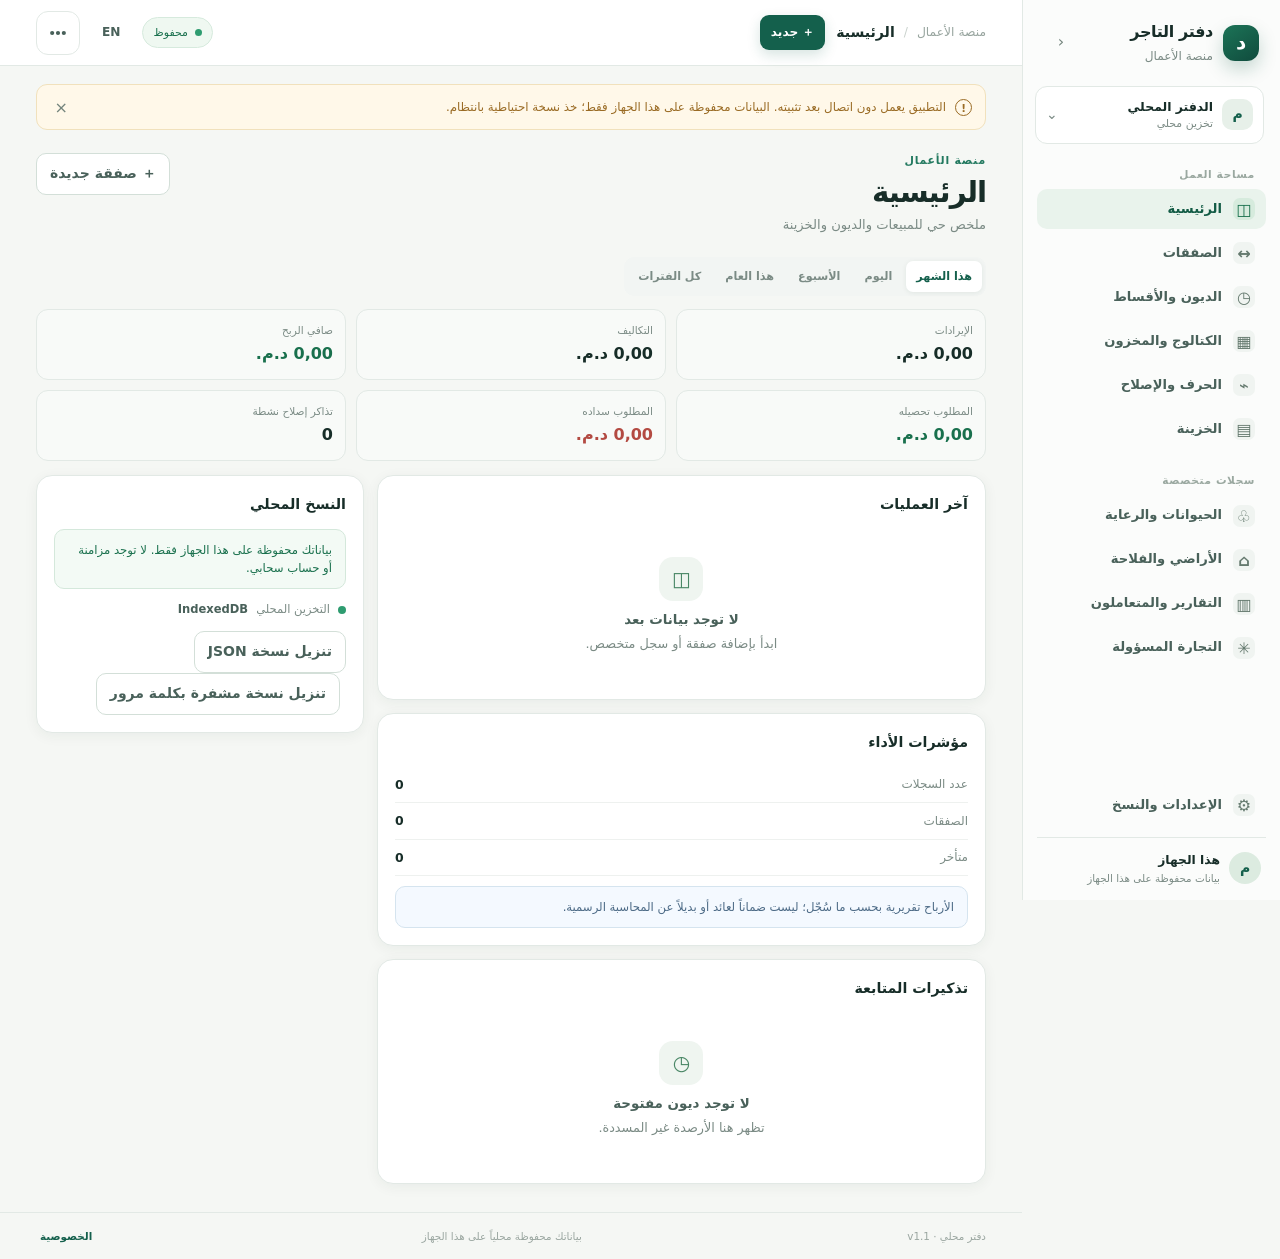
==== commit 8c209446: "Add files via upload" ====
--- a/index.html
+++ b/index.html
@@ -3,6 +3,7 @@
 <head>
   <meta charset="utf-8">
   <meta name="viewport" content="width=device-width, initial-scale=1, viewport-fit=cover">
+  <script>try{var t=localStorage.getItem("ledger-theme")||"auto";var d=t==="dark"||(t==="auto"&&matchMedia("(prefers-color-scheme: dark)").matches);document.documentElement.dataset.theme=d?"dark":"light"}catch(e){}</script>
   <meta name="theme-color" content="#123a32">
   <meta name="description" content="دفتر محلي لإدارة الصفقات والديون والمخزون والسجلات؛ يعمل دون اتصال ويحفظ البيانات على الجهاز فقط.">
   <meta name="mobile-web-app-capable" content="yes">
@@ -21,7 +22,7 @@
   <section id="auth-screen" class="auth-screen">
     <div class="auth-ambient ambient-a"></div><div class="auth-ambient ambient-b"></div>
     <div class="auth-wrap">
-      <div class="auth-brand"><div class="brand-mark"><img src="./brand.svg" alt=""></div><div><strong data-i18n="brand">دفتر التاجر</strong><span data-i18n="tagline">منصة واحدة لكل نشاطك</span></div></div>
+      <div class="auth-brand"><div class="brand-mark">د</div><div><strong data-i18n="brand">دفتر التاجر</strong><span data-i18n="tagline">منصة واحدة لكل نشاطك</span></div></div>
       <div class="auth-card">
         <div class="auth-intro"><div class="eyebrow">دفتر محلي خاص بك</div><h1>يعمل دون اتصال</h1><p>لا يحتاج إدخال السجلات أو مراجعتها إلى الإنترنت.</p></div>
         <div class="notice info" style="margin:14px 0"><strong>بياناتك تبقى على هذا الجهاز فقط.</strong><br>لا يوجد حساب سحابي ولا مزامنة تلقائية. احتفظ بنسخة احتياطية وانقلها يدوياً عند تغيير الجهاز.</div>
@@ -34,7 +35,7 @@
   <section id="app-screen" class="app-screen" hidden>
     <aside id="sidebar" class="sidebar">
       <div class="sidebar-top">
-        <div class="sidebar-brand"><div class="brand-mark small"><img src="./brand.svg" alt=""></div><div class="brand-copy"><strong data-i18n="brand">دفتر التاجر</strong><span data-i18n="businessSuite">منصة الأعمال</span></div><button id="collapse-sidebar" class="icon-button sidebar-collapse" aria-label="تصغير القائمة">‹</button></div>
+        <div class="sidebar-brand"><div class="brand-mark small">د</div><div class="brand-copy"><strong data-i18n="brand">دفتر التاجر</strong><span data-i18n="businessSuite">منصة الأعمال</span></div><button id="collapse-sidebar" class="icon-button sidebar-collapse" aria-label="تصغير القائمة">‹</button></div>
         <button id="workspace-switcher" class="workspace-switcher" type="button" aria-haspopup="dialog" aria-label="دفاتر المتاجر المحلية"><div class="workspace-avatar">م</div><div class="workspace-meta"><strong id="workspace-name">متجري</strong><span id="workspace-role">تخزين محلي</span></div><span class="switch-caret">⌄</span></button>
         <div class="nav-section-label" data-i18n="workspace">مساحة العمل</div>
         <nav class="side-nav" aria-label="التنقل الرئيسي">
@@ -61,7 +62,7 @@
 
     <div class="mobile-drawer-backdrop" id="drawer-backdrop" hidden></div>
     <aside id="mobile-drawer" class="mobile-drawer" aria-label="قائمة المزيد" hidden>
-      <div class="drawer-head"><div class="brand-mark small"><img src="./brand.svg" alt=""></div><strong data-i18n="moreSections">المزيد من الأقسام</strong><button id="close-drawer" class="icon-button">×</button></div>
+      <div class="drawer-head"><div class="brand-mark small">د</div><strong data-i18n="moreSections">المزيد من الأقسام</strong><button id="close-drawer" class="icon-button">×</button></div>
       <button class="nav-item" data-page="repairs"><span class="nav-icon">⌁</span><span data-i18n="repairs">الحرف والإصلاح</span></button>
       <button class="nav-item" data-page="catalog"><span class="nav-icon">▦</span><span data-i18n="catalog">الكتالوج والمخزون</span></button>
       <button class="nav-item" data-page="treasury"><span class="nav-icon">▤</span><span data-i18n="treasury">الخزينة</span></button>
@@ -76,12 +77,12 @@
     <main class="main-shell">
       <header class="topbar">
         <div class="topbar-left"><button id="mobile-menu" class="icon-button mobile-menu" aria-label="فتح القائمة">☰</button><div class="breadcrumb"><span data-i18n="businessSuite">منصة الأعمال</span><b>/</b><strong id="page-title">الرئيسية</strong></div></div>
-        <div class="topbar-actions"><div class="sync-pill local" id="sync-pill" role="status" aria-live="polite" aria-label="محفوظ على هذا الجهاز" title="النقطة الخضراء تعني الحفظ المحلي على هذا الجهاز فقط؛ لا توجد مزامنة سحابية." data-short-label="محلي"><i class="dot green"></i><span id="sync-label">محفوظ على هذا الجهاز</span></div><button id="language-toggle" class="btn btn-ghost btn-small">EN</button><button class="icon-button top-help" data-action="backup" title="نسخة احتياطية" data-i18n-title="backup">⤓</button><button id="profile-menu" class="profile-mini"><span id="profile-mini-letter">م</span></button></div>
+        <div class="topbar-actions"><div class="sync-pill synced" id="sync-pill"><i class="dot green"></i><span id="sync-label">محفوظ على هذا الجهاز</span></div><button id="language-toggle" class="btn btn-ghost btn-small">EN</button><button class="icon-button top-help" data-action="backup" title="نسخة احتياطية" data-i18n-title="backup">⤓</button><button id="profile-menu" class="profile-mini"><span id="profile-mini-letter">م</span></button></div>
       </header>
       <div class="trial-banner"><span class="trial-mark">!</span><span data-i18n="localOnlyNotice">التطبيق يعمل دون اتصال بعد تثبيته. البيانات محفوظة على هذا الجهاز فقط؛ خذ نسخة احتياطية بانتظام.</span><button id="dismiss-banner" class="icon-button">×</button></div>
       <div class="offline-banner" id="offline-banner" hidden></div>
       <section id="page-view" class="page-view" tabindex="-1"></section>
-      <footer class="app-footer"><span>دفتر محلي · v1.3.1 / v12</span><span data-i18n="footerPrivacy">بياناتك محفوظة محلياً على هذا الجهاز</span><button data-action="privacy" class="text-button" data-i18n="privacy">الخصوصية</button></footer>
+      <footer class="app-footer"><span>دفتر محلي · v1.1</span><span data-i18n="footerPrivacy">بياناتك محفوظة محلياً على هذا الجهاز</span><button data-action="privacy" class="text-button" data-i18n="privacy">الخصوصية</button></footer>
     </main>
     <nav class="mobile-bottom-nav" id="mobile-bottom-nav" aria-label="التنقل السفلي">
       <button class="mobile-tab active" data-page="dashboard"><span>◫</span><small data-i18n="home">الرئيسية</small></button>
@@ -97,6 +98,7 @@
   <script src="./pages.js" defer></script>
   <script src="./main.js" defer></script>
   <script src="./extras.js" defer></script>
+  <script src="./polish.js" defer></script>
   <script src="./nav.js" defer></script>
 </body>
 </html>
--- a/styles.css
+++ b/styles.css
@@ -1,6 +1,6 @@
-:root{--ink:#172d28;--ink-2:#49615a;--muted:#7b8b85;--line:#e2e9e5;--line-strong:#d3dfd8;--paper:#f5f7f4;--surface:#fff;--surface-2:#f7faf8;--green:#14604c;--green-2:#22795f;--mint:#e8f4ed;--mint-2:#d5ebdc;--amber:#bd8127;--amber-bg:#fff5df;--red:#b34a42;--red-bg:#fff0ee;--blue:#36699c;--blue-bg:#edf5ff;--shadow:0 12px 35px rgba(19,51,40,.08);--shadow-soft:0 3px 14px rgba(19,51,40,.055);--radius:18px;--font:Inter,ui-sans-serif,system-ui,-apple-system,BlinkMacSystemFont,"Segoe UI",Arial,sans-serif}*{box-sizing:border-box}html{min-width:320px;background:var(--paper);scroll-behavior:smooth}body{margin:0;color:var(--ink);background:var(--paper);font-family:var(--font);font-size:14px;line-height:1.55;min-height:100vh;overflow-x:hidden}button,input,select,textarea{font:inherit}button{cursor:pointer}button:disabled{cursor:not-allowed;opacity:.55}[hidden]{display:none!important}button:focus-visible,input:focus-visible,select:focus-visible,textarea:focus-visible{outline:3px solid rgba(37,128,93,.25);outline-offset:2px}.auth-screen{min-height:100vh;display:grid;place-items:center;position:relative;overflow:hidden;background:radial-gradient(ellipse at 22% 18%,rgba(207,235,217,.72),transparent 36%),radial-gradient(ellipse at 78% 82%,rgba(223,238,227,.65),transparent 34%),#f3f7f4;padding:28px 16px}.auth-ambient{position:absolute;border:1px solid rgba(24,101,73,.11);border-radius:50%;pointer-events:none}.ambient-a{width:480px;height:480px;top:-270px;inset-inline-start:-90px}.ambient-b{width:640px;height:640px;bottom:-455px;inset-inline-end:-110px}.auth-wrap{width:min(100%,456px);position:relative;z-index:1}.auth-brand{display:flex;align-items:center;gap:12px;margin-bottom:24px;padding-inline:4px}.brand-mark{width:45px;height:45px;border-radius:15px;background:linear-gradient(145deg,#1c7457,#104b3d);color:white;display:grid;place-items:center;font-weight:900;font-size:25px;box-shadow:0 8px 18px rgba(14,87,63,.22)}.auth-brand strong,.brand-copy strong{display:block;font-weight:850;letter-spacing:-.02em;font-size:1rem}.auth-brand span,.brand-copy span{display:block;color:var(--muted);font-size:.76rem;margin-top:2px}.auth-card{background:rgba(255,255,255,.94);border:1px solid rgba(211,225,216,.9);border-radius:24px;padding:30px;box-shadow:0 22px 65px rgba(37,79,59,.12);backdrop-filter:blur(12px)}.auth-intro{margin-bottom:22px}.eyebrow{color:var(--green-2);font-size:.74rem;font-weight:800;letter-spacing:.04em}.auth-intro h1{font-size:1.75rem;letter-spacing:-.04em;margin:7px 0 5px}.auth-intro p{color:var(--muted);margin:0;font-size:.9rem}.auth-tabs{display:grid;grid-template-columns:1fr 1fr;background:#f1f5f2;padding:4px;border-radius:12px;margin:0 0 20px}.auth-tab{border:0;background:transparent;color:var(--muted);font-weight:750;padding:9px;border-radius:9px}.auth-tab.active{background:white;color:var(--green);box-shadow:0 2px 7px rgba(27,58,43,.08)}.form-grid{display:grid;grid-template-columns:repeat(2,minmax(0,1fr));gap:13px}.form-grid.single{grid-template-columns:minmax(0,1fr)}.field{display:flex;flex-direction:column;gap:6px;min-width:0}.field>span{font-size:.78rem;font-weight:760;color:#435850}.field input,.field select,.field textarea,.control{width:100%;min-width:0;border:1px solid var(--line-strong);border-radius:10px;background:#fff;padding:10px 11px;color:var(--ink);outline:none;transition:border-color .15s,box-shadow .15s}.field input:focus,.field select:focus,.field textarea:focus,.control:focus{border-color:#318364;box-shadow:0 0 0 3px rgba(42,128,92,.1)}.field textarea{min-height:82px;resize:vertical}.field small{font-size:.7rem;color:var(--muted)}.field input[type=number],.field input[type=date],.field input[type=time],.control.ltr{direction:ltr;text-align:start}.btn{border:1px solid transparent;border-radius:10px;display:inline-flex;justify-content:center;align-items:center;gap:8px;padding:9px 13px;font-weight:760;transition:background .15s,border-color .15s,transform .15s;white-space:normal;max-width:100%;overflow-wrap:anywhere}.btn:active{transform:translateY(1px)}.btn-primary{background:var(--green);color:#fff;box-shadow:0 5px 13px rgba(20,96,76,.17)}.btn-primary:hover{background:#0d4f3e}.btn-outline{border-color:var(--line-strong);color:var(--ink-2);background:#fff}.btn-outline:hover{border-color:var(--green);color:var(--green)}.btn-ghost{background:transparent;color:var(--ink-2);border-color:transparent}.btn-ghost:hover{background:var(--mint);color:var(--green)}.btn-danger{background:var(--red-bg);color:var(--red);border-color:#f5d6d2}.btn-small{font-size:.76rem;padding:7px 10px;border-radius:9px}.btn-wide{width:100%;padding:12px;margin-top:20px}.auth-notice{border:1px solid #f1d1cd;background:var(--red-bg);color:#873e37;padding:10px;border-radius:10px;font-size:.82rem;margin:12px 0 0}.auth-foot{display:flex;justify-content:space-between;align-items:center;gap:10px;margin-top:19px;color:var(--muted);font-size:.72rem}.auth-foot>span{display:flex;align-items:center;gap:7px}.text-button{border:0;background:transparent;color:var(--green);font-weight:750;padding:4px;cursor:pointer}.text-button:hover{text-decoration:underline}.dot{width:8px;height:8px;border-radius:50%;display:inline-block;background:#b9c5bf;flex:none}.dot.green{background:#2e9c70}.dot.amber{background:#cb942e}.dot.red{background:#ca594d}.auth-bottom{display:flex;justify-content:space-between;gap:10px;color:#8a9992;font-size:.7rem;margin:15px 4px}.app-screen{min-height:100vh;display:grid;grid-template-columns:258px minmax(0,1fr)}.sidebar{position:sticky;top:0;height:100vh;overflow-y:auto;display:flex;flex-direction:column;justify-content:space-between;background:#fbfcfb;border-inline-end:1px solid var(--line);padding:20px 14px 14px;z-index:20;min-width:0}.sidebar-brand{display:flex;align-items:center;gap:10px;padding:0 7px 20px}.brand-mark.small{width:36px;height:36px;border-radius:12px;font-size:20px;flex:none}.brand-copy{min-width:0;flex:1}.sidebar-collapse{font-size:1.2rem}.icon-button{border:0;background:transparent;color:#72837b;border-radius:9px;width:34px;height:34px;display:inline-grid;place-items:center;font-size:1rem}.icon-button:hover{background:var(--mint);color:var(--green)}.workspace-switcher{display:flex;align-items:center;gap:9px;padding:10px;border:1px solid var(--line);border-radius:12px;background:#fff;margin:0 2px 22px;min-width:0}.workspace-avatar{width:31px;height:31px;border-radius:10px;background:#e7f0e9;color:var(--green);display:grid;place-items:center;font-weight:850;flex:none}.workspace-meta{flex:1;min-width:0}.workspace-meta strong,.workspace-meta span{display:block;overflow:hidden;text-overflow:ellipsis;white-space:nowrap}.workspace-meta strong{font-size:.78rem}.workspace-meta span{color:var(--muted);font-size:.68rem}.switch-caret{color:var(--muted)}.nav-section-label{font-size:.66rem;font-weight:850;color:#9aa8a0;letter-spacing:.06em;padding:0 11px 7px}.nav-section-label.spaced{margin-top:23px}.side-nav{display:grid;gap:4px}.nav-item{border:0;background:transparent;color:#556860;display:flex;align-items:center;gap:11px;width:100%;min-width:0;text-align:start;padding:9px 11px;border-radius:10px;font-weight:680;font-size:.82rem;transition:all .14s}.nav-item:hover{background:#eef5f0;color:var(--green)}.nav-item.active{background:#e9f3ec;color:#125b45;font-weight:820}.nav-icon{width:22px;height:22px;display:grid;place-items:center;border-radius:7px;background:#f0f4f1;color:#64796e;font-size:1rem;flex:none}.nav-item.active .nav-icon{background:#d6ebdd;color:#17654b}.nav-count{margin-inline-start:auto;font-size:.67rem;color:var(--muted);background:#edf1ee;padding:1px 6px;border-radius:20px}.nav-count.alert{color:#9c5735;background:#fff1df}.sidebar-bottom{margin-top:24px}.owner-badge{margin-inline-start:auto;font-size:.59rem;background:#e7f1e9;color:#317254;border-radius:99px;padding:2px 7px}.sidebar-profile{display:flex;align-items:center;gap:9px;padding:13px 5px 0;margin-top:12px;border-top:1px solid var(--line)}.profile-avatar,.profile-mini span{width:32px;height:32px;border-radius:50%;background:#dcebe0;color:var(--green);display:grid;place-items:center;font-weight:850;flex:none}.profile-meta{min-width:0;flex:1}.profile-meta strong,.profile-meta span{display:block;overflow:hidden;text-overflow:ellipsis;white-space:nowrap}.profile-meta strong{font-size:.77rem}.profile-meta span{font-size:.65rem;color:var(--muted)}.main-shell{min-width:0;display:flex;flex-direction:column;min-height:100vh}.topbar{height:66px;flex:none;position:sticky;top:0;z-index:15;background:rgba(255,255,255,.92);backdrop-filter:blur(14px);border-bottom:1px solid var(--line);display:flex;align-items:center;justify-content:space-between;padding:0 clamp(14px,3vw,36px);gap:14px}.topbar-left,.topbar-actions{display:flex;align-items:center;gap:11px;min-width:0}.breadcrumb{display:flex;align-items:center;gap:9px;color:#98a59f;font-size:.77rem;min-width:0}.breadcrumb b{font-weight:400;color:#cad2cd}.breadcrumb strong{font-size:.88rem;color:var(--ink);white-space:nowrap}.sync-pill{display:flex;align-items:center;gap:7px;color:var(--muted);background:#f8faf8;border:1px solid var(--line);padding:6px 10px;border-radius:99px;font-size:.69rem;white-space:nowrap}.sync-pill .dot{width:7px;height:7px}.sync-pill.synced{color:#2a7457;background:#eff8f1;border-color:#d6eadd}.sync-pill.error{color:var(--red);background:var(--red-bg);border-color:#f5d6d2}.sync-pill.offline{color:#936526;background:#fff7e7;border-color:#f2dfbb}.top-help{font-size:1.1rem}.profile-mini{padding:0;border:0;background:none}.profile-mini span{width:31px;height:31px}.mobile-menu{display:none}.trial-banner,.offline-banner{display:flex;align-items:center;gap:9px;margin:18px clamp(14px,3vw,36px) 0;padding:10px 13px;border-radius:11px;background:#fff8e9;border:1px solid #f1e1bc;color:#83612b;font-size:.74rem}.trial-mark{font-weight:900;border:1px solid currentColor;border-radius:50%;width:17px;height:17px;display:grid;place-items:center;font-size:.65rem;flex:none}.trial-banner>span:nth-child(2),.offline-banner>span:nth-child(2){flex:1}.trial-banner .icon-button{width:24px;height:24px}.offline-banner{background:#fff5df}.page-view{width:min(100%,1440px);margin:0 auto;padding:23px clamp(14px,3vw,36px) 28px;flex:1;min-width:0}.app-footer{border-top:1px solid var(--line);padding:11px clamp(14px,3vw,36px);font-size:.65rem;color:#9aa6a0;display:flex;justify-content:space-between;align-items:center;gap:12px;flex-wrap:wrap}.page-heading{display:flex;justify-content:space-between;align-items:flex-start;gap:16px;margin-bottom:21px;min-width:0}.page-heading h1{font-size:clamp(1.35rem,2.3vw,1.85rem);line-height:1.2;letter-spacing:-.035em;margin:0 0 5px;font-weight:850}.page-heading p{margin:0;color:var(--muted);font-size:.82rem}.heading-actions{display:flex;gap:8px;align-items:center;flex-wrap:wrap}.eyebrow-sm{color:var(--green-2);font-size:.68rem;font-weight:850;letter-spacing:.07em;text-transform:uppercase;margin-bottom:5px}.hero-card{display:grid;grid-template-columns:minmax(0,1.1fr) minmax(280px,.9fr);gap:20px;background:linear-gradient(116deg,#0e4739,#17634c 59%,#286e50);color:#fff;border-radius:22px;padding:clamp(20px,3vw,32px);margin-bottom:17px;overflow:hidden;position:relative;box-shadow:0 12px 30px rgba(16,87,62,.15)}.hero-card:after{content:"";position:absolute;width:270px;height:270px;border:1px solid rgba(255,255,255,.13);border-radius:50%;inset-inline-end:-90px;top:-145px;box-shadow:0 0 0 32px rgba(255,255,255,.025),0 0 0 65px rgba(255,255,255,.02)}.hero-copy,.hero-side{position:relative;z-index:1;min-width:0}.hero-copy .eyebrow-sm{color:#b5e4c6}.hero-card h2{font-size:clamp(1.15rem,2vw,1.5rem);margin:5px 0 10px;letter-spacing:-.025em}.hero-card p{max-width:490px;color:rgba(255,255,255,.76);font-size:.8rem;margin:0}.hero-actions{display:flex;gap:8px;flex-wrap:wrap;margin-top:20px}.hero-actions .btn-primary{background:#fff;color:#15533e;box-shadow:none}.hero-actions .btn-outline{border-color:rgba(255,255,255,.32);color:#fff;background:rgba(255,255,255,.08)}.hero-metrics{display:grid;grid-template-columns:1fr 1fr;gap:10px;align-content:center}.hero-metric{background:rgba(255,255,255,.095);border:1px solid rgba(255,255,255,.12);border-radius:13px;padding:13px}.hero-metric span{display:block;color:rgba(255,255,255,.68);font-size:.68rem}.hero-metric strong{display:block;font-size:1.15rem;margin-top:3px;direction:ltr;text-align:start;overflow-wrap:anywhere}.section-title{font-weight:830;font-size:.96rem;margin:21px 0 11px;display:flex;justify-content:space-between;align-items:center;gap:10px}.section-title small{font-size:.7rem;color:var(--muted);font-weight:550}.kpi-grid{display:grid;grid-template-columns:repeat(4,minmax(0,1fr));gap:11px;margin-bottom:17px}.kpi-card{background:#fff;border:1px solid var(--line);border-radius:15px;padding:14px;box-shadow:var(--shadow-soft);min-width:0}.kpi-head{display:flex;justify-content:space-between;align-items:center;gap:6px;color:var(--muted);font-size:.71rem}.kpi-icon{width:30px;height:30px;border-radius:10px;display:grid;place-items:center;background:#eef5ef;color:#377657;font-size:.98rem;flex:none}.kpi-value{font-size:1.26rem;font-weight:870;letter-spacing:-.03em;margin-top:6px;direction:ltr;text-align:start;overflow-wrap:anywhere}.kpi-foot{color:#96a39d;font-size:.64rem;margin-top:2px}.dashboard-grid,.content-grid{display:grid;grid-template-columns:minmax(0,1.3fr) minmax(260px,.7fr);gap:13px;align-items:start}.panel{background:#fff;border:1px solid var(--line);border-radius:16px;padding:17px;min-width:0;box-shadow:var(--shadow-soft)}.panel-head{display:flex;justify-content:space-between;align-items:center;gap:10px;margin-bottom:14px}.panel-head h2,.panel-head h3{font-size:.89rem;margin:0;font-weight:830}.panel-head p{margin:3px 0 0;color:var(--muted);font-size:.69rem}.panel-subtitle{color:var(--muted);font-size:.7rem}.stack{display:grid;gap:13px}.list{display:grid;gap:8px}.list-row{display:flex;align-items:center;gap:10px;border-bottom:1px solid #edf1ee;padding:10px 0;min-width:0}.list-row:last-child{border-bottom:0;padding-bottom:0}.list-row:first-child{padding-top:0}.row-icon{width:35px;height:35px;border-radius:11px;background:#eff5f0;color:#397253;display:grid;place-items:center;flex:none}.row-main{min-width:0;flex:1}.row-main strong{display:block;font-size:.77rem;overflow:hidden;text-overflow:ellipsis;white-space:nowrap}.row-main small{color:var(--muted);font-size:.66rem}.row-value{font-weight:820;font-size:.77rem;text-align:end;white-space:nowrap}.badge{display:inline-flex;align-items:center;gap:4px;border-radius:99px;background:#f0f4f1;color:#5e7067;padding:3px 8px;font-size:.64rem;font-weight:770;white-space:nowrap;max-width:100%}.badge.green{background:#e8f4ec;color:#2c7553}.badge.red{background:var(--red-bg);color:#a84c45}.badge.amber{background:#fff3dd;color:#9a6b24}.badge.blue{background:#edf5ff;color:#3e6c99}.badge.gray{background:#eef1ef;color:#64736c}.badge.purple{background:#f1edfb;color:#6d5597}.badge-row{display:flex;gap:5px;flex-wrap:wrap}.table-wrap{overflow:auto;max-width:100%;border:1px solid var(--line);border-radius:11px}.data-table{width:100%;border-collapse:collapse;min-width:680px;font-size:.73rem}.data-table th{background:#f7f9f7;color:#73827b;text-align:start;padding:10px;font-size:.66rem;white-space:nowrap}.data-table td{padding:10px;border-top:1px solid #edf1ee;vertical-align:middle}.data-table tr:hover td{background:#fbfdfb}.td-title{font-weight:760}.td-sub{display:block;color:var(--muted);font-size:.64rem;margin-top:2px}.table-actions{display:flex;gap:4px}.icon-action-sm{border:1px solid var(--line);border-radius:8px;background:#fff;color:#78877f;padding:5px 8px;font-size:.69rem}.icon-action-sm:hover{color:var(--green);border-color:#9fc7ae}.toolbar{display:flex;justify-content:space-between;align-items:center;gap:10px;flex-wrap:wrap;margin-bottom:13px}.toolbar-left,.toolbar-right{display:flex;gap:7px;align-items:center;flex-wrap:wrap}.search-box{position:relative;min-width:190px;max-width:100%}.search-box input{width:100%;padding-inline-start:32px}.search-box:before{content:"⌕";position:absolute;inset-inline-start:11px;top:6px;font-size:1.1rem;color:#829188}.filter-chip{border:1px solid var(--line);background:#fff;color:var(--ink-2);padding:7px 10px;border-radius:9px;font-size:.7rem;font-weight:740}.filter-chip.active{background:var(--mint);border-color:#cde3d3;color:var(--green)}.empty-state{padding:28px 14px;text-align:center;color:var(--muted);font-size:.8rem}.empty-state .empty-icon{width:44px;height:44px;border-radius:14px;background:#eff5f0;color:#4a8766;display:grid;place-items:center;margin:0 auto 9px;font-size:1.25rem}.empty-state strong{display:block;color:var(--ink-2);font-size:.84rem;margin-bottom:3px}.amount-positive{color:#19704d}.amount-negative{color:#b34a42}.progress{height:7px;border-radius:99px;background:#edf1ee;overflow:hidden}.progress>span{display:block;height:100%;background:linear-gradient(90deg,#22865f,#64b67b);border-radius:inherit}.metric-row{display:flex;justify-content:space-between;align-items:center;gap:10px;padding:8px 0;border-bottom:1px solid #eef1ef;font-size:.75rem}.metric-row:last-child{border-bottom:0}.metric-row span{color:var(--muted)}.metric-row strong{font-size:.78rem}.form-card{background:#fff;border:1px solid var(--line);border-radius:16px;padding:17px;min-width:0;box-shadow:var(--shadow-soft)}.form-card h3{font-size:.9rem;margin:0 0 13px}.form-layout{display:grid;grid-template-columns:minmax(0,1.15fr) minmax(270px,.85fr);gap:13px;align-items:start}.form-grid{display:grid;grid-template-columns:repeat(2,minmax(0,1fr));gap:11px}.form-grid.three{grid-template-columns:repeat(3,minmax(0,1fr))}.field.full{grid-column:1/-1}.form-footer{display:flex;justify-content:space-between;align-items:center;gap:8px;flex-wrap:wrap;margin-top:15px;padding-top:13px;border-top:1px solid #edf1ee}.form-note{color:var(--muted);font-size:.67rem}.form-error{color:var(--red);font-size:.71rem;margin-top:7px}.live-preview{position:sticky;top:84px}.profit-box{border-radius:13px;padding:13px;background:linear-gradient(145deg,#f0f7f1,#f8faf8);border:1px solid #dcebe0}.profit-box span{color:var(--muted);font-size:.68rem}.profit-box strong{display:block;color:#1b744f;font-size:1.45rem;margin-top:3px;direction:ltr;text-align:start}.selector-pills{display:flex;gap:6px;flex-wrap:wrap}.segmented{display:flex;gap:4px;padding:4px;background:#f2f5f3;border-radius:10px}.segmented button{border:0;background:transparent;color:var(--muted);padding:7px 10px;border-radius:7px;font-size:.7rem;font-weight:750}.segmented button.active{color:var(--green);background:white;box-shadow:0 1px 5px rgba(20,60,42,.08)}.record-card{border:1px solid var(--line);border-radius:12px;padding:13px;display:grid;gap:8px;background:#fff;min-width:0}.record-top{display:flex;justify-content:space-between;align-items:flex-start;gap:10px}.record-top>div:first-child{min-width:0}.record-top strong{display:block;font-size:.82rem;overflow-wrap:anywhere}.record-meta{color:var(--muted);font-size:.67rem;margin-top:3px;display:flex;gap:7px;flex-wrap:wrap}.record-grid{display:grid;grid-template-columns:repeat(4,minmax(0,1fr));gap:8px;background:#f7f9f7;border-radius:10px;padding:9px}.record-grid span{display:block;color:var(--muted);font-size:.62rem}.record-grid strong{display:block;margin-top:2px;font-size:.75rem;overflow-wrap:anywhere}.care-log{border-top:1px dashed var(--line);padding-top:8px;margin-top:3px}.care-item{display:flex;justify-content:space-between;gap:8px;padding:5px 0;font-size:.7rem}.care-item small{color:var(--muted)}.category-row{display:flex;gap:7px;flex-wrap:wrap}.category-chip{border:1px solid #dce8df;background:#f5faf6;color:#3c6c51;padding:6px 9px;border-radius:9px;font-size:.7rem;display:inline-flex;align-items:center;gap:7px;max-width:100%;overflow-wrap:anywhere}.category-chip button{border:0;background:none;color:#9b5c55;padding:0;font-weight:800}.ethics-grid{display:grid;grid-template-columns:repeat(3,minmax(0,1fr));gap:11px}.ethics-card{border:1px solid var(--line);border-radius:14px;padding:15px;background:#fff;min-width:0}.ethics-card .ethics-label{font-weight:850;font-size:.83rem;display:flex;gap:7px;align-items:center}.ethics-card p{font-size:.74rem;color:#687871;margin:8px 0 0}.ethics-card.green{background:#f4faf5;border-color:#d9eadc}.ethics-card.amber{background:#fffaf0;border-color:#f0e2c4}.ethics-card.red{background:#fff7f6;border-color:#f1dedb}.notice{padding:11px 13px;border-radius:10px;border:1px solid #ecdfbf;background:#fff8e9;color:#806431;font-size:.73rem}.notice.info{border-color:#d5e4ef;background:#f4f9ff;color:#4c6a86}.notice.success{border-color:#d4e8db;background:#f3faf5;color:#397153}.stat-grid{display:grid;grid-template-columns:repeat(3,minmax(0,1fr));gap:10px}.stat-tile{background:#f8faf8;border:1px solid var(--line);border-radius:12px;padding:12px;min-width:0}.stat-tile span{display:block;color:var(--muted);font-size:.66rem}.stat-tile strong{font-size:1rem;display:block;margin-top:4px;overflow-wrap:anywhere}.role-row{display:flex;align-items:center;justify-content:space-between;gap:10px;padding:10px 0;border-bottom:1px solid #edf1ee}.role-row:last-child{border-bottom:0}.role-meta{display:flex;align-items:center;gap:9px;min-width:0}.role-meta>div:last-child{min-width:0}.role-meta strong,.role-meta small{display:block;overflow:hidden;text-overflow:ellipsis;white-space:nowrap}.role-meta strong{font-size:.75rem}.role-meta small{color:var(--muted);font-size:.65rem}.role-select{width:auto;min-width:132px}.sync-details{display:flex;gap:8px;align-items:center;flex-wrap:wrap;font-size:.72rem;color:var(--muted)}.sync-details strong{color:var(--ink-2)}.backup-actions{display:flex;gap:8px;flex-wrap:wrap}.modal-root{position:fixed;inset:0;z-index:100;background:rgba(9,27,21,.48);display:grid;place-items:center;padding:14px}.modal-card{width:min(100%,640px);max-height:calc(100dvh - 28px);overflow:auto;background:#fff;border:1px solid var(--line);border-radius:18px;box-shadow:0 24px 70px rgba(6,35,23,.25);padding:19px}.modal-head{display:flex;justify-content:space-between;align-items:flex-start;gap:10px;margin-bottom:15px}.modal-head h2{font-size:1rem;margin:0}.modal-head p{font-size:.7rem;color:var(--muted);margin:4px 0 0}.toast{position:fixed;z-index:200;bottom:calc(20px + env(safe-area-inset-bottom));inset-inline-start:50%;transform:translate(-50%,16px);background:#173b30;color:white;padding:10px 16px;border-radius:11px;box-shadow:var(--shadow);font-size:.78rem;opacity:0;pointer-events:none;transition:.2s;max-width:min(92vw,520px);text-align:center}.toast.show{opacity:1;transform:translate(-50%,0)}.mobile-drawer-backdrop{position:fixed;inset:0;background:rgba(10,25,18,.35);z-index:40}.mobile-drawer{position:fixed;z-index:41;inset-block:0;inset-inline-end:0;width:min(88vw,340px);background:#fff;box-shadow:var(--shadow);padding:16px;overflow:auto}.drawer-head{display:flex;align-items:center;gap:10px;margin-bottom:18px}.drawer-head strong{flex:1}.drawer-sync{display:flex;justify-content:space-between;align-items:center;border-top:1px solid var(--line);padding-top:14px;margin-top:14px;color:var(--muted);font-size:.7rem}.mobile-bottom-nav{display:none}
+:root{--ink:#172d28;--ink-2:#49615a;--muted:#7b8b85;--line:#e2e9e5;--line-strong:#d3dfd8;--paper:#f5f7f4;--surface:#fff;--surface-2:#f7faf8;--green:#14604c;--green-2:#22795f;--mint:#e8f4ed;--mint-2:#d5ebdc;--amber:#bd8127;--amber-bg:#fff5df;--red:#b34a42;--red-bg:#fff0ee;--blue:#36699c;--blue-bg:#edf5ff;--shadow:0 12px 35px rgba(19,51,40,.08);--shadow-soft:0 3px 14px rgba(19,51,40,.055);--radius:18px;--font:Inter,ui-sans-serif,system-ui,-apple-system,BlinkMacSystemFont,"Segoe UI",Arial,sans-serif;--glass:rgba(255,255,255,.94);--pos:#19704d;--neg:#b34a42;--wtx:#9a6b24}*{box-sizing:border-box}html{min-width:320px;background:var(--paper);scroll-behavior:smooth}body{margin:0;color:var(--ink);background:var(--paper);font-family:var(--font);font-size:14px;line-height:1.55;min-height:100vh;overflow-x:hidden}button,input,select,textarea{font:inherit}button{cursor:pointer}button:disabled{cursor:not-allowed;opacity:.55}[hidden]{display:none!important}button:focus-visible,input:focus-visible,select:focus-visible,textarea:focus-visible{outline:3px solid rgba(37,128,93,.25);outline-offset:2px}.auth-screen{min-height:100vh;display:grid;place-items:center;position:relative;overflow:hidden;background:radial-gradient(ellipse at 22% 18%,rgba(207,235,217,.72),transparent 36%),radial-gradient(ellipse at 78% 82%,rgba(223,238,227,.65),transparent 34%),#f3f7f4;padding:28px 16px}.auth-ambient{position:absolute;border:1px solid rgba(24,101,73,.11);border-radius:50%;pointer-events:none}.ambient-a{width:480px;height:480px;top:-270px;inset-inline-start:-90px}.ambient-b{width:640px;height:640px;bottom:-455px;inset-inline-end:-110px}.auth-wrap{width:min(100%,456px);position:relative;z-index:1}.auth-brand{display:flex;align-items:center;gap:12px;margin-bottom:24px;padding-inline:4px}.brand-mark{width:45px;height:45px;border-radius:15px;background:linear-gradient(145deg,#1c7457,#104b3d);color:white;display:grid;place-items:center;font-weight:900;font-size:25px;box-shadow:0 8px 18px rgba(14,87,63,.22)}.auth-brand strong,.brand-copy strong{display:block;font-weight:850;letter-spacing:-.02em;font-size:1rem}.auth-brand span,.brand-copy span{display:block;color:var(--muted);font-size:.76rem;margin-top:2px}.auth-card{background:var(--glass);border:1px solid rgba(211,225,216,.9);border-radius:24px;padding:30px;box-shadow:0 22px 65px rgba(37,79,59,.12);backdrop-filter:blur(12px)}.auth-intro{margin-bottom:22px}.eyebrow{color:var(--green-2);font-size:.74rem;font-weight:800;letter-spacing:.04em}.auth-intro h1{font-size:1.75rem;letter-spacing:-.04em;margin:7px 0 5px}.auth-intro p{color:var(--muted);margin:0;font-size:.9rem}.auth-tabs{display:grid;grid-template-columns:1fr 1fr;background:#f1f5f2;padding:4px;border-radius:12px;margin:0 0 20px}.auth-tab{border:0;background:transparent;color:var(--muted);font-weight:750;padding:9px;border-radius:9px}.auth-tab.active{background:white;color:var(--green);box-shadow:0 2px 7px rgba(27,58,43,.08)}.form-grid{display:grid;grid-template-columns:repeat(2,minmax(0,1fr));gap:13px}.form-grid.single{grid-template-columns:minmax(0,1fr)}.field{display:flex;flex-direction:column;gap:6px;min-width:0}.field>span{font-size:.78rem;font-weight:760;color:var(--ink-2)}.field input,.field select,.field textarea,.control{width:100%;min-width:0;border:1px solid var(--line-strong);border-radius:10px;background:var(--surface);padding:10px 11px;color:var(--ink);outline:none;transition:border-color .15s,box-shadow .15s}.field input:focus,.field select:focus,.field textarea:focus,.control:focus{border-color:#318364;box-shadow:0 0 0 3px rgba(42,128,92,.1)}.field textarea{min-height:82px;resize:vertical}.field small{font-size:.7rem;color:var(--muted)}.field input[type=number],.field input[type=date],.field input[type=time],.control.ltr{direction:ltr;text-align:start}.btn{border:1px solid transparent;border-radius:10px;display:inline-flex;justify-content:center;align-items:center;gap:8px;padding:9px 13px;font-weight:760;transition:background .15s,border-color .15s,transform .15s;white-space:normal;max-width:100%;overflow-wrap:anywhere}.btn:active{transform:translateY(1px)}.btn-primary{background:var(--green);color:#fff;box-shadow:0 5px 13px rgba(20,96,76,.17)}.btn-primary:hover{background:#0d4f3e}.btn-outline{border-color:var(--line-strong);color:var(--ink-2);background:var(--surface)}.btn-outline:hover{border-color:var(--green);color:var(--green)}.btn-ghost{background:transparent;color:var(--ink-2);border-color:transparent}.btn-ghost:hover{background:var(--mint);color:var(--green)}.btn-danger{background:var(--red-bg);color:var(--red);border-color:#f5d6d2}.btn-small{font-size:.76rem;padding:7px 10px;border-radius:9px}.btn-wide{width:100%;padding:12px;margin-top:20px}.auth-notice{border:1px solid #f1d1cd;background:var(--red-bg);color:var(--neg);padding:10px;border-radius:10px;font-size:.82rem;margin:12px 0 0}.auth-foot{display:flex;justify-content:space-between;align-items:center;gap:10px;margin-top:19px;color:var(--muted);font-size:.72rem}.auth-foot>span{display:flex;align-items:center;gap:7px}.text-button{border:0;background:transparent;color:var(--green);font-weight:750;padding:4px;cursor:pointer}.text-button:hover{text-decoration:underline}.dot{width:8px;height:8px;border-radius:50%;display:inline-block;background:#b9c5bf;flex:none}.dot.green{background:#2e9c70}.dot.amber{background:#cb942e}.dot.red{background:#ca594d}.auth-bottom{display:flex;justify-content:space-between;gap:10px;color:#8a9992;font-size:.7rem;margin:15px 4px}.app-screen{min-height:100vh;display:grid;grid-template-columns:258px minmax(0,1fr)}.sidebar{position:sticky;top:0;height:100vh;overflow-y:auto;display:flex;flex-direction:column;justify-content:space-between;background:#fbfcfb;border-inline-end:1px solid var(--line);padding:20px 14px 14px;z-index:20;min-width:0}.sidebar-brand{display:flex;align-items:center;gap:10px;padding:0 7px 20px}.brand-mark.small{width:36px;height:36px;border-radius:12px;font-size:20px;flex:none}.brand-copy{min-width:0;flex:1}.sidebar-collapse{font-size:1.2rem}.icon-button{border:0;background:transparent;color:#72837b;border-radius:9px;width:34px;height:34px;display:inline-grid;place-items:center;font-size:1rem}.icon-button:hover{background:var(--mint);color:var(--green)}.workspace-switcher{display:flex;align-items:center;gap:9px;padding:10px;border:1px solid var(--line);border-radius:12px;background:var(--surface);margin:0 2px 22px;min-width:0}.workspace-avatar{width:31px;height:31px;border-radius:10px;background:#e7f0e9;color:var(--green);display:grid;place-items:center;font-weight:850;flex:none}.workspace-meta{flex:1;min-width:0}.workspace-meta strong,.workspace-meta span{display:block;overflow:hidden;text-overflow:ellipsis;white-space:nowrap}.workspace-meta strong{font-size:.78rem}.workspace-meta span{color:var(--muted);font-size:.68rem}.switch-caret{color:var(--muted)}.nav-section-label{font-size:.66rem;font-weight:850;color:#9aa8a0;letter-spacing:.06em;padding:0 11px 7px}.nav-section-label.spaced{margin-top:23px}.side-nav{display:grid;gap:4px}.nav-item{border:0;background:transparent;color:var(--ink-2);display:flex;align-items:center;gap:11px;width:100%;min-width:0;text-align:start;padding:9px 11px;border-radius:10px;font-weight:680;font-size:.82rem;transition:all .14s}.nav-item:hover{background:#eef5f0;color:var(--green)}.nav-item.active{background:#e9f3ec;color:#125b45;font-weight:820}.nav-icon{width:22px;height:22px;display:grid;place-items:center;border-radius:7px;background:#f0f4f1;color:#64796e;font-size:1rem;flex:none}.nav-item.active .nav-icon{background:#d6ebdd;color:var(--pos)}.nav-count{margin-inline-start:auto;font-size:.67rem;color:var(--muted);background:#edf1ee;padding:1px 6px;border-radius:20px}.nav-count.alert{color:#9c5735;background:#fff1df}.sidebar-bottom{margin-top:24px}.owner-badge{margin-inline-start:auto;font-size:.59rem;background:#e7f1e9;color:#317254;border-radius:99px;padding:2px 7px}.sidebar-profile{display:flex;align-items:center;gap:9px;padding:13px 5px 0;margin-top:12px;border-top:1px solid var(--line)}.profile-avatar,.profile-mini span{width:32px;height:32px;border-radius:50%;background:#dcebe0;color:var(--green);display:grid;place-items:center;font-weight:850;flex:none}.profile-meta{min-width:0;flex:1}.profile-meta strong,.profile-meta span{display:block;overflow:hidden;text-overflow:ellipsis;white-space:nowrap}.profile-meta strong{font-size:.77rem}.profile-meta span{font-size:.65rem;color:var(--muted)}.main-shell{min-width:0;display:flex;flex-direction:column;min-height:100vh}.topbar{height:66px;flex:none;position:sticky;top:0;z-index:15;background:var(--glass);backdrop-filter:blur(14px);border-bottom:1px solid var(--line);display:flex;align-items:center;justify-content:space-between;padding:0 clamp(14px,3vw,36px);gap:14px}.topbar-left,.topbar-actions{display:flex;align-items:center;gap:11px;min-width:0}.breadcrumb{display:flex;align-items:center;gap:9px;color:#98a59f;font-size:.77rem;min-width:0}.breadcrumb b{font-weight:400;color:#cad2cd}.breadcrumb strong{font-size:.88rem;color:var(--ink);white-space:nowrap}.sync-pill{display:flex;align-items:center;gap:7px;color:var(--muted);background:#f8faf8;border:1px solid var(--line);padding:6px 10px;border-radius:99px;font-size:.69rem;white-space:nowrap}.sync-pill .dot{width:7px;height:7px}.sync-pill.synced{color:var(--pos);background:#eff8f1;border-color:#d6eadd}.sync-pill.error{color:var(--red);background:var(--red-bg);border-color:#f5d6d2}.sync-pill.offline{color:var(--wtx);background:#fff7e7;border-color:#f2dfbb}.top-help{font-size:1.1rem}.profile-mini{padding:0;border:0;background:none}.profile-mini span{width:31px;height:31px}.mobile-menu{display:none}.trial-banner,.offline-banner{display:flex;align-items:center;gap:9px;margin:18px clamp(14px,3vw,36px) 0;padding:10px 13px;border-radius:11px;background:#fff8e9;border:1px solid #f1e1bc;color:var(--wtx);font-size:.74rem}.trial-mark{font-weight:900;border:1px solid currentColor;border-radius:50%;width:17px;height:17px;display:grid;place-items:center;font-size:.65rem;flex:none}.trial-banner>span:nth-child(2),.offline-banner>span:nth-child(2){flex:1}.trial-banner .icon-button{width:24px;height:24px}.offline-banner{background:var(--amber-bg)}.page-view{width:min(100%,1440px);margin:0 auto;padding:23px clamp(14px,3vw,36px) 28px;flex:1;min-width:0}.app-footer{border-top:1px solid var(--line);padding:11px clamp(14px,3vw,36px);font-size:.65rem;color:#9aa6a0;display:flex;justify-content:space-between;align-items:center;gap:12px;flex-wrap:wrap}.page-heading{display:flex;justify-content:space-between;align-items:flex-start;gap:16px;margin-bottom:21px;min-width:0}.page-heading h1{font-size:clamp(1.35rem,2.3vw,1.85rem);line-height:1.2;letter-spacing:-.035em;margin:0 0 5px;font-weight:850}.page-heading p{margin:0;color:var(--muted);font-size:.82rem}.heading-actions{display:flex;gap:8px;align-items:center;flex-wrap:wrap}.eyebrow-sm{color:var(--green-2);font-size:.68rem;font-weight:850;letter-spacing:.07em;text-transform:uppercase;margin-bottom:5px}.hero-card{display:grid;grid-template-columns:minmax(0,1.1fr) minmax(280px,.9fr);gap:20px;background:linear-gradient(116deg,#0e4739,#17634c 59%,#286e50);color:#fff;border-radius:22px;padding:clamp(20px,3vw,32px);margin-bottom:17px;overflow:hidden;position:relative;box-shadow:0 12px 30px rgba(16,87,62,.15)}.hero-card:after{content:"";position:absolute;width:270px;height:270px;border:1px solid rgba(255,255,255,.13);border-radius:50%;inset-inline-end:-90px;top:-145px;box-shadow:0 0 0 32px rgba(255,255,255,.025),0 0 0 65px rgba(255,255,255,.02)}.hero-copy,.hero-side{position:relative;z-index:1;min-width:0}.hero-copy .eyebrow-sm{color:#b5e4c6}.hero-card h2{font-size:clamp(1.15rem,2vw,1.5rem);margin:5px 0 10px;letter-spacing:-.025em}.hero-card p{max-width:490px;color:rgba(255,255,255,.76);font-size:.8rem;margin:0}.hero-actions{display:flex;gap:8px;flex-wrap:wrap;margin-top:20px}.hero-actions .btn-primary{background:#fff;color:#15533e;box-shadow:none}.hero-actions .btn-outline{border-color:rgba(255,255,255,.32);color:#fff;background:rgba(255,255,255,.08)}.hero-metrics{display:grid;grid-template-columns:1fr 1fr;gap:10px;align-content:center}.hero-metric{background:rgba(255,255,255,.095);border:1px solid rgba(255,255,255,.12);border-radius:13px;padding:13px}.hero-metric span{display:block;color:rgba(255,255,255,.68);font-size:.68rem}.hero-metric strong{display:block;font-size:1.15rem;margin-top:3px;direction:ltr;text-align:start;overflow-wrap:anywhere}.section-title{font-weight:830;font-size:.96rem;margin:21px 0 11px;display:flex;justify-content:space-between;align-items:center;gap:10px}.section-title small{font-size:.7rem;color:var(--muted);font-weight:550}.kpi-grid{display:grid;grid-template-columns:repeat(4,minmax(0,1fr));gap:11px;margin-bottom:17px}.kpi-card{background:var(--surface);border:1px solid var(--line);border-radius:15px;padding:14px;box-shadow:var(--shadow-soft);min-width:0}.kpi-head{display:flex;justify-content:space-between;align-items:center;gap:6px;color:var(--muted);font-size:.71rem}.kpi-icon{width:30px;height:30px;border-radius:10px;display:grid;place-items:center;background:#eef5ef;color:#377657;font-size:.98rem;flex:none}.kpi-value{font-size:1.26rem;font-weight:870;letter-spacing:-.03em;margin-top:6px;direction:ltr;text-align:start;overflow-wrap:anywhere}.kpi-foot{color:#96a39d;font-size:.64rem;margin-top:2px}.dashboard-grid,.content-grid{display:grid;grid-template-columns:minmax(0,1.3fr) minmax(260px,.7fr);gap:13px;align-items:start}.panel{background:var(--surface);border:1px solid var(--line);border-radius:16px;padding:17px;min-width:0;box-shadow:var(--shadow-soft)}.panel-head{display:flex;justify-content:space-between;align-items:center;gap:10px;margin-bottom:14px}.panel-head h2,.panel-head h3{font-size:.89rem;margin:0;font-weight:830}.panel-head p{margin:3px 0 0;color:var(--muted);font-size:.69rem}.panel-subtitle{color:var(--muted);font-size:.7rem}.stack{display:grid;gap:13px}.list{display:grid;gap:8px}.list-row{display:flex;align-items:center;gap:10px;border-bottom:1px solid #edf1ee;padding:10px 0;min-width:0}.list-row:last-child{border-bottom:0;padding-bottom:0}.list-row:first-child{padding-top:0}.row-icon{width:35px;height:35px;border-radius:11px;background:#eff5f0;color:var(--pos);display:grid;place-items:center;flex:none}.row-main{min-width:0;flex:1}.row-main strong{display:block;font-size:.77rem;overflow:hidden;text-overflow:ellipsis;white-space:nowrap}.row-main small{color:var(--muted);font-size:.66rem}.row-value{font-weight:820;font-size:.77rem;text-align:end;white-space:nowrap}.badge{display:inline-flex;align-items:center;gap:4px;border-radius:99px;background:#f0f4f1;color:var(--muted);padding:3px 8px;font-size:.64rem;font-weight:770;white-space:nowrap;max-width:100%}.badge.green{background:#e8f4ec;color:var(--pos)}.badge.red{background:var(--red-bg);color:var(--neg)}.badge.amber{background:#fff3dd;color:var(--wtx)}.badge.blue{background:var(--blue-bg);color:#3e6c99}.badge.gray{background:#eef1ef;color:var(--muted)}.badge.purple{background:#f1edfb;color:#6d5597}.badge-row{display:flex;gap:5px;flex-wrap:wrap}.table-wrap{overflow:auto;max-width:100%;border:1px solid var(--line);border-radius:11px}.data-table{width:100%;border-collapse:collapse;min-width:680px;font-size:.73rem}.data-table th{background:#f7f9f7;color:#73827b;text-align:start;padding:10px;font-size:.66rem;white-space:nowrap}.data-table td{padding:10px;border-top:1px solid #edf1ee;vertical-align:middle}.data-table tr:hover td{background:#fbfdfb}.td-title{font-weight:760}.td-sub{display:block;color:var(--muted);font-size:.64rem;margin-top:2px}.table-actions{display:flex;gap:4px}.icon-action-sm{border:1px solid var(--line);border-radius:8px;background:var(--surface);color:#78877f;padding:5px 8px;font-size:.69rem}.icon-action-sm:hover{color:var(--green);border-color:#9fc7ae}.toolbar{display:flex;justify-content:space-between;align-items:center;gap:10px;flex-wrap:wrap;margin-bottom:13px}.toolbar-left,.toolbar-right{display:flex;gap:7px;align-items:center;flex-wrap:wrap}.search-box{position:relative;min-width:190px;max-width:100%}.search-box input{width:100%;padding-inline-start:32px}.search-box:before{content:"⌕";position:absolute;inset-inline-start:11px;top:6px;font-size:1.1rem;color:#829188}.filter-chip{border:1px solid var(--line);background:var(--surface);color:var(--ink-2);padding:7px 10px;border-radius:9px;font-size:.7rem;font-weight:740}.filter-chip.active{background:var(--mint);border-color:#cde3d3;color:var(--green)}.empty-state{padding:28px 14px;text-align:center;color:var(--muted);font-size:.8rem}.empty-state .empty-icon{width:44px;height:44px;border-radius:14px;background:#eff5f0;color:#4a8766;display:grid;place-items:center;margin:0 auto 9px;font-size:1.25rem}.empty-state strong{display:block;color:var(--ink-2);font-size:.84rem;margin-bottom:3px}.amount-positive{color:var(--pos)}.amount-negative{color:var(--neg)}.progress{height:7px;border-radius:99px;background:#edf1ee;overflow:hidden}.progress>span{display:block;height:100%;background:linear-gradient(90deg,#22865f,#64b67b);border-radius:inherit}.metric-row{display:flex;justify-content:space-between;align-items:center;gap:10px;padding:8px 0;border-bottom:1px solid #eef1ef;font-size:.75rem}.metric-row:last-child{border-bottom:0}.metric-row span{color:var(--muted)}.metric-row strong{font-size:.78rem}.form-card{background:var(--surface);border:1px solid var(--line);border-radius:16px;padding:17px;min-width:0;box-shadow:var(--shadow-soft)}.form-card h3{font-size:.9rem;margin:0 0 13px}.form-layout{display:grid;grid-template-columns:minmax(0,1.15fr) minmax(270px,.85fr);gap:13px;align-items:start}.form-grid{display:grid;grid-template-columns:repeat(2,minmax(0,1fr));gap:11px}.form-grid.three{grid-template-columns:repeat(3,minmax(0,1fr))}.field.full{grid-column:1/-1}.form-footer{display:flex;justify-content:space-between;align-items:center;gap:8px;flex-wrap:wrap;margin-top:15px;padding-top:13px;border-top:1px solid #edf1ee}.form-note{color:var(--muted);font-size:.67rem}.form-error{color:var(--red);font-size:.71rem;margin-top:7px}.live-preview{position:sticky;top:84px}.profit-box{border-radius:13px;padding:13px;background:linear-gradient(145deg,#f0f7f1,#f8faf8);border:1px solid #dcebe0}.profit-box span{color:var(--muted);font-size:.68rem}.profit-box strong{display:block;color:var(--pos);font-size:1.45rem;margin-top:3px;direction:ltr;text-align:start}.selector-pills{display:flex;gap:6px;flex-wrap:wrap}.segmented{display:flex;gap:4px;padding:4px;background:#f2f5f3;border-radius:10px}.segmented button{border:0;background:transparent;color:var(--muted);padding:7px 10px;border-radius:7px;font-size:.7rem;font-weight:750}.segmented button.active{color:var(--green);background:white;box-shadow:0 1px 5px rgba(20,60,42,.08)}.record-card{border:1px solid var(--line);border-radius:12px;padding:13px;display:grid;gap:8px;background:var(--surface);min-width:0}.record-top{display:flex;justify-content:space-between;align-items:flex-start;gap:10px}.record-top>div:first-child{min-width:0}.record-top strong{display:block;font-size:.82rem;overflow-wrap:anywhere}.record-meta{color:var(--muted);font-size:.67rem;margin-top:3px;display:flex;gap:7px;flex-wrap:wrap}.record-grid{display:grid;grid-template-columns:repeat(4,minmax(0,1fr));gap:8px;background:#f7f9f7;border-radius:10px;padding:9px}.record-grid span{display:block;color:var(--muted);font-size:.62rem}.record-grid strong{display:block;margin-top:2px;font-size:.75rem;overflow-wrap:anywhere}.care-log{border-top:1px dashed var(--line);padding-top:8px;margin-top:3px}.care-item{display:flex;justify-content:space-between;gap:8px;padding:5px 0;font-size:.7rem}.care-item small{color:var(--muted)}.category-row{display:flex;gap:7px;flex-wrap:wrap}.category-chip{border:1px solid #dce8df;background:#f5faf6;color:#3c6c51;padding:6px 9px;border-radius:9px;font-size:.7rem;display:inline-flex;align-items:center;gap:7px;max-width:100%;overflow-wrap:anywhere}.category-chip button{border:0;background:none;color:var(--neg);padding:0;font-weight:800}.ethics-grid{display:grid;grid-template-columns:repeat(3,minmax(0,1fr));gap:11px}.ethics-card{border:1px solid var(--line);border-radius:14px;padding:15px;background:var(--surface);min-width:0}.ethics-card .ethics-label{font-weight:850;font-size:.83rem;display:flex;gap:7px;align-items:center}.ethics-card p{font-size:.74rem;color:var(--muted);margin:8px 0 0}.ethics-card.green{background:#f4faf5;border-color:#d9eadc}.ethics-card.amber{background:#fffaf0;border-color:#f0e2c4}.ethics-card.red{background:#fff7f6;border-color:#f1dedb}.notice{padding:11px 13px;border-radius:10px;border:1px solid #ecdfbf;background:#fff8e9;color:var(--wtx);font-size:.73rem}.notice.info{border-color:#d5e4ef;background:#f4f9ff;color:#4c6a86}.notice.success{border-color:#d4e8db;background:#f3faf5;color:var(--pos)}.stat-grid{display:grid;grid-template-columns:repeat(3,minmax(0,1fr));gap:10px}.stat-tile{background:#f8faf8;border:1px solid var(--line);border-radius:12px;padding:12px;min-width:0}.stat-tile span{display:block;color:var(--muted);font-size:.66rem}.stat-tile strong{font-size:1rem;display:block;margin-top:4px;overflow-wrap:anywhere}.role-row{display:flex;align-items:center;justify-content:space-between;gap:10px;padding:10px 0;border-bottom:1px solid #edf1ee}.role-row:last-child{border-bottom:0}.role-meta{display:flex;align-items:center;gap:9px;min-width:0}.role-meta>div:last-child{min-width:0}.role-meta strong,.role-meta small{display:block;overflow:hidden;text-overflow:ellipsis;white-space:nowrap}.role-meta strong{font-size:.75rem}.role-meta small{color:var(--muted);font-size:.65rem}.role-select{width:auto;min-width:132px}.sync-details{display:flex;gap:8px;align-items:center;flex-wrap:wrap;font-size:.72rem;color:var(--muted)}.sync-details strong{color:var(--ink-2)}.backup-actions{display:flex;gap:8px;flex-wrap:wrap}.modal-root{position:fixed;inset:0;z-index:100;background:rgba(9,27,21,.48);display:grid;place-items:center;padding:14px}.modal-card{width:min(100%,640px);max-height:calc(100dvh - 28px);overflow:auto;background:var(--surface);border:1px solid var(--line);border-radius:18px;box-shadow:0 24px 70px rgba(6,35,23,.25);padding:19px}.modal-head{display:flex;justify-content:space-between;align-items:flex-start;gap:10px;margin-bottom:15px}.modal-head h2{font-size:1rem;margin:0}.modal-head p{font-size:.7rem;color:var(--muted);margin:4px 0 0}.toast{position:fixed;z-index:200;bottom:calc(20px + env(safe-area-inset-bottom));inset-inline-start:50%;transform:translate(-50%,16px);background:#173b30;color:white;padding:10px 16px;border-radius:11px;box-shadow:var(--shadow);font-size:.78rem;opacity:0;pointer-events:none;transition:.2s;max-width:min(92vw,520px);text-align:center}.toast.show{opacity:1;transform:translate(-50%,0)}.mobile-drawer-backdrop{position:fixed;inset:0;background:rgba(10,25,18,.35);z-index:40}.mobile-drawer{position:fixed;z-index:41;inset-block:0;inset-inline-end:0;width:min(88vw,340px);background:var(--surface);box-shadow:var(--shadow);padding:16px;overflow:auto}.drawer-head{display:flex;align-items:center;gap:10px;margin-bottom:18px}.drawer-head strong{flex:1}.drawer-sync{display:flex;justify-content:space-between;align-items:center;border-top:1px solid var(--line);padding-top:14px;margin-top:14px;color:var(--muted);font-size:.7rem}.mobile-bottom-nav{display:none}
 @media(max-width:1120px){.app-screen{grid-template-columns:225px minmax(0,1fr)}.sidebar{padding-inline:10px}.kpi-grid{grid-template-columns:repeat(2,minmax(0,1fr))}.hero-card{grid-template-columns:minmax(0,1fr) minmax(230px,.8fr)}}
-@media(max-width:850px){.app-screen{display:block}.sidebar{display:none}.main-shell{min-height:100dvh}.mobile-menu{display:inline-grid}.topbar{height:60px}.breadcrumb>span,.breadcrumb>b{display:none}.page-view{padding-bottom:calc(94px + env(safe-area-inset-bottom))}.mobile-bottom-nav{display:grid;grid-template-columns:repeat(5,minmax(0,1fr));position:fixed;z-index:30;inset-inline:0;bottom:0;padding:6px 7px calc(6px + env(safe-area-inset-bottom));background:rgba(255,255,255,.96);backdrop-filter:blur(16px);border-top:1px solid var(--line);box-shadow:0 -6px 24px rgba(16,43,31,.08)}.mobile-tab{border:0;background:transparent;color:#87948d;display:flex;flex-direction:column;align-items:center;justify-content:center;gap:1px;border-radius:10px;min-width:0;padding:5px 2px}.mobile-tab>span{font-size:1.05rem;line-height:1.1}.mobile-tab small{font-size:.59rem;white-space:nowrap}.mobile-tab.active{background:#edf5ef;color:var(--green);font-weight:820}.dashboard-grid,.content-grid{grid-template-columns:minmax(0,1fr) minmax(220px,.72fr)}.form-layout{grid-template-columns:minmax(0,1fr)}.live-preview{position:static}.trial-banner,.offline-banner{margin-top:12px}.app-footer{padding-bottom:calc(12px + env(safe-area-inset-bottom))}}
+@media(max-width:850px){.app-screen{display:block}.sidebar{display:none}.main-shell{min-height:100dvh}.mobile-menu{display:inline-grid}.topbar{height:60px}.breadcrumb>span,.breadcrumb>b{display:none}.page-view{padding-bottom:calc(94px + env(safe-area-inset-bottom))}.mobile-bottom-nav{display:grid;grid-template-columns:repeat(5,minmax(0,1fr));position:fixed;z-index:30;inset-inline:0;bottom:0;padding:6px 7px calc(6px + env(safe-area-inset-bottom));background:var(--glass);backdrop-filter:blur(16px);border-top:1px solid var(--line);box-shadow:0 -6px 24px rgba(16,43,31,.08)}.mobile-tab{border:0;background:transparent;color:#87948d;display:flex;flex-direction:column;align-items:center;justify-content:center;gap:1px;border-radius:10px;min-width:0;padding:5px 2px}.mobile-tab>span{font-size:1.05rem;line-height:1.1}.mobile-tab small{font-size:.59rem;white-space:nowrap}.mobile-tab.active{background:#edf5ef;color:var(--green);font-weight:820}.dashboard-grid,.content-grid{grid-template-columns:minmax(0,1fr) minmax(220px,.72fr)}.form-layout{grid-template-columns:minmax(0,1fr)}.live-preview{position:static}.trial-banner,.offline-banner{margin-top:12px}.app-footer{padding-bottom:calc(12px + env(safe-area-inset-bottom))}}
 @media(max-width:620px){.topbar{padding-inline:12px}.topbar-actions{gap:5px}.sync-pill{padding:6px 8px;font-size:.62rem}.top-help{display:none}.page-view{padding:18px 12px calc(92px + env(safe-area-inset-bottom))}.page-heading{display:block}.heading-actions{margin-top:12px}.hero-card{grid-template-columns:minmax(0,1fr);padding:20px;gap:18px}.hero-metrics{grid-template-columns:repeat(2,minmax(0,1fr))}.hero-metric strong{font-size:1rem}.dashboard-grid,.content-grid{grid-template-columns:minmax(0,1fr)}.form-grid,.form-grid.three{grid-template-columns:minmax(0,1fr)}.form-layout{grid-template-columns:minmax(0,1fr)}.ethics-grid{grid-template-columns:minmax(0,1fr)}.stat-grid{grid-template-columns:repeat(2,minmax(0,1fr))}.record-grid{grid-template-columns:repeat(2,minmax(0,1fr))}.panel,.form-card{padding:14px}.auth-card{padding:23px 19px}.auth-intro h1{font-size:1.5rem}.auth-bottom{font-size:.63rem}.toolbar{align-items:stretch}.toolbar-left,.toolbar-right{width:100%}.toolbar-left .search-box{flex:1}.toolbar-right .btn{flex:1}.trial-banner,.offline-banner{margin-inline:12px;font-size:.68rem}.app-footer{font-size:.6rem}.role-row{align-items:flex-start}.role-select{min-width:115px}}
 @media(max-width:360px){.sync-pill{max-width:100px;overflow:hidden}.sync-pill span{overflow:hidden;text-overflow:ellipsis}.profile-mini{display:none}.hero-metrics{gap:6px}.hero-metric{padding:10px}.kpi-card{padding:11px}.kpi-value{font-size:1.06rem}.topbar-left{gap:5px}.breadcrumb strong{font-size:.77rem}.mobile-tab small{font-size:.54rem}.stat-grid{grid-template-columns:minmax(0,1fr)}}
 @media(prefers-reduced-motion:reduce){*,*::before,*::after{scroll-behavior:auto!important;transition:none!important;animation:none!important}}
@@ -57,7 +57,7 @@
 .guide-checklist{margin:0}
 
 /* Keep select controls readable on narrow phones and give RTL a single, predictable chevron. */
-.field select{-webkit-appearance:none;appearance:none;background-color:#fff;background-image:url("data:image/svg+xml,%3Csvg xmlns='http://www.w3.org/2000/svg' width='12' height='8' viewBox='0 0 12 8'%3E%3Cpath d='M1 1.5 6 6.5 11 1.5' fill='none' stroke='%237b8b85' stroke-width='1.8' stroke-linecap='round' stroke-linejoin='round'/%3E%3C/svg%3E");background-repeat:no-repeat;background-position:right 12px center;background-size:12px 8px;padding-inline-start:11px;padding-inline-end:34px}
+.field select{-webkit-appearance:none;appearance:none;background-color:var(--surface);background-image:url("data:image/svg+xml,%3Csvg xmlns='http://www.w3.org/2000/svg' width='12' height='8' viewBox='0 0 12 8'%3E%3Cpath d='M1 1.5 6 6.5 11 1.5' fill='none' stroke='%237b8b85' stroke-width='1.8' stroke-linecap='round' stroke-linejoin='round'/%3E%3C/svg%3E");background-repeat:no-repeat;background-position:right 12px center;background-size:12px 8px;padding-inline-start:11px;padding-inline-end:34px}
 html[dir="rtl"] .field select{background-position:left 12px center;padding-inline-start:34px;padding-inline-end:11px}
 .field select::-ms-expand{display:none}
 
@@ -65,7 +65,7 @@
 .rule-tools{display:flex;justify-content:space-between;align-items:center;gap:10px;flex-wrap:wrap;margin-bottom:12px}
 .rule-tools .control{width:min(100%,260px)}
 .rule-grid,.formula-grid{display:grid;grid-template-columns:repeat(auto-fill,minmax(min(100%,260px),1fr));gap:11px}
-.rule-card,.formula-card{border:1px solid var(--line);border-radius:14px;padding:14px;background:#fff;min-width:0;overflow-wrap:anywhere}
+.rule-card,.formula-card{border:1px solid var(--line);border-radius:14px;padding:14px;background:var(--surface);min-width:0;overflow-wrap:anywhere}
 .rule-card{border-inline-start:5px solid var(--line-strong)}
 .rule-card.h{border-inline-start-color:var(--green-2)}
 .rule-card.s{border-inline-start-color:var(--amber)}
@@ -79,7 +79,7 @@
 .field,.form-grid>*{min-width:0}
 #lock-screen{position:fixed;inset:0;z-index:1000;display:grid;place-items:center;padding:20px;background:radial-gradient(ellipse at 30% 20%,#1b5a4a,#0f2e27)}
 #lock-screen[hidden]{display:none}
-.lock-card{width:min(100%,360px);display:grid;gap:12px;text-align:center;background:#fff;border-radius:20px;padding:26px 22px;box-shadow:var(--shadow)}
+.lock-card{width:min(100%,360px);display:grid;gap:12px;text-align:center;background:var(--surface);border-radius:20px;padding:26px 22px;box-shadow:var(--shadow)}
 .lock-card .brand-mark{margin:0 auto}
 .lock-card h2{margin:0;font-size:1.2rem}
 .lock-card p{margin:0;color:var(--ink-2);font-size:.85rem}
@@ -91,12 +91,12 @@
 
 /* ===== v10 navigation ===== */
 .topbar-actions .top-help,.topbar-actions .profile-mini{display:none}
-.nx-optbtn{width:44px;height:44px;border-radius:12px;border:1px solid var(--line);background:#fff;color:var(--ink-2);display:inline-grid;place-items:center}
+.nx-optbtn{width:44px;height:44px;border-radius:12px;border:1px solid var(--line);background:var(--surface);color:var(--ink-2);display:inline-grid;place-items:center}
 .nx-optbtn:hover,.nx-optbtn[aria-expanded="true"]{background:var(--mint);color:var(--green);border-color:#cde3d3}
 .nx-new{display:none}
 @media(min-width:851px){.nx-new{display:inline-flex;align-items:center;gap:4px}}
-@media(max-width:620px){#sync-label{display:none}.sync-pill{padding:11px}}
-.mobile-bottom-nav{align-items:end;padding-top:8px}
+@media(max-width:620px){.sync-pill{padding:7px 10px;gap:6px;font-size:.72rem}}
+.mobile-bottom-nav{align-items:center;padding-top:6px}
 .mobile-tab{position:relative;min-height:52px;gap:3px}
 .mobile-tab>span{display:grid;place-items:center}
 .mobile-tab small{font-size:.66rem;font-weight:700}
@@ -104,12 +104,10 @@
 .mobile-tab.active::before{content:"";position:absolute;top:-8px;inset-inline:30%;height:3px;border-radius:0 0 4px 4px;background:var(--green)}
 .tab-badge{position:absolute;top:2px;inset-inline-start:calc(50% + 6px);min-width:17px;height:17px;padding:0 4px;border-radius:99px;background:var(--red);color:#fff;font-style:normal;font-size:.6rem;font-weight:800;display:grid;place-items:center}
 .tab-badge[hidden]{display:none}
-.mobile-fab{justify-self:center;align-self:start;width:56px;height:56px;margin-top:-24px;border:0;border-radius:50%;background:linear-gradient(135deg,#22795f,#14604c);color:#fff;display:grid;place-items:center;box-shadow:0 8px 20px rgba(20,96,76,.35),0 0 0 5px #fff}
-.mobile-fab:active{transform:scale(.94)}
 #nx-sheet{position:fixed;inset:0;z-index:60;display:flex;align-items:flex-end;justify-content:center}
-#nx-sheet[hidden],#nx-menu[hidden]{display:none}
+#nx-sheet[hidden],#nx-menu[hidden],#nx-status[hidden]{display:none}
 .nx-backdrop{position:absolute;inset:0;background:rgba(10,25,18,.42)}
-.nx-panel{position:relative;width:min(100%,560px);max-height:86dvh;overflow:auto;background:#fff;border-radius:22px 22px 0 0;padding:8px 16px calc(18px + env(safe-area-inset-bottom));box-shadow:0 -14px 40px rgba(10,25,18,.2);animation:nx-up .22s ease-out}
+.nx-panel{position:relative;width:min(100%,560px);max-height:86dvh;overflow:auto;background:var(--surface);border-radius:22px 22px 0 0;padding:8px 16px calc(18px + env(safe-area-inset-bottom));box-shadow:0 -14px 40px rgba(10,25,18,.2);animation:nx-up .22s ease-out}
 .nx-grab{width:42px;height:4px;border-radius:4px;background:var(--line-strong);margin:4px auto 10px}
 .nx-head{display:flex;justify-content:space-between;align-items:center;margin-bottom:10px}
 .nx-head strong{font-size:1.02rem}
@@ -122,7 +120,7 @@
 .nx-opt{display:flex;align-items:center;gap:12px;width:100%;padding:11px 10px;border:0;border-radius:11px;background:transparent;color:var(--ink);text-align:start;font-size:.86rem;font-weight:650}
 .nx-opt:hover,.nx-opt:focus-visible{background:var(--mint)}
 @media(min-width:851px){#nx-sheet{align-items:center}.nx-panel{border-radius:22px;max-height:80dvh;animation:nx-pop .18s ease-out}}
-#nx-menu{position:fixed;z-index:70;width:262px;max-width:calc(100vw - 16px);background:#fff;border:1px solid var(--line);border-radius:16px;padding:6px;box-shadow:var(--shadow)}
+#nx-menu,#nx-status{position:fixed;z-index:70;width:262px;max-width:calc(100vw - 16px);background:var(--surface);border:1px solid var(--line);border-radius:16px;padding:6px;box-shadow:var(--shadow)}
 @keyframes nx-up{from{transform:translateY(24px);opacity:.4}to{transform:none;opacity:1}}
 @keyframes nx-pop{from{transform:scale(.97);opacity:.4}to{transform:none;opacity:1}}
 @media (prefers-reduced-motion:reduce){.nx-panel{animation:none}}
@@ -141,38 +139,76 @@
 @media(max-width:850px){#mobile-menu{display:none}}
 .nx-state{font-style:normal}
 
-/* Brand, truthful local-save status, and saved light/dark appearance */
-.brand-mark{padding:5px;overflow:hidden}
-.brand-mark img{display:block;width:100%;height:100%;object-fit:contain}
-.brand-mark.small{padding:4px}
-.lock-brand-mark{padding:8px}
-.sync-pill.local{color:#2a7457;background:#eff8f1;border-color:#d6eadd}
-@media(max-width:620px){
-  #sync-label{display:none}
-  .sync-pill{display:inline-flex;align-items:center;gap:6px;min-width:82px;max-width:126px;padding:7px 9px}
-  .sync-pill::after{content:attr(data-short-label);display:inline;font-size:.63rem;font-weight:800;white-space:nowrap}
-}
-@media(min-width:621px){.sync-pill::after{display:none}}
-@media(max-width:360px){.sync-pill{min-width:72px;max-width:92px;padding:6px}.sync-pill::after{font-size:.6rem}}
-
-html[data-theme="dark"]{color-scheme:dark;--ink:#e8f1ed;--ink-2:#c5d5ce;--muted:#93aaa0;--line:#29443a;--line-strong:#3c5b4e;--paper:#0c1714;--surface:#14231f;--surface-2:#1a2e27;--green:#46b98a;--green-2:#75d0a6;--mint:#1b3a2e;--mint-2:#294c3d;--amber:#e7bd68;--amber-bg:#392e1b;--red:#ff9188;--red-bg:#402421;--blue:#9bc4eb;--blue-bg:#1a3042;--shadow:0 14px 40px rgba(0,0,0,.34);--shadow-soft:0 4px 16px rgba(0,0,0,.24)}
-html[data-theme="dark"],html[data-theme="dark"] body,html[data-theme="dark"] .app-screen{background:var(--paper);color:var(--ink)}
-html[data-theme="dark"] .topbar,html[data-theme="dark"] .sidebar,html[data-theme="dark"] .panel,html[data-theme="dark"] .form-card,html[data-theme="dark"] .record-card,html[data-theme="dark"] .auth-card,html[data-theme="dark"] .workspace-switcher,html[data-theme="dark"] .mobile-drawer,html[data-theme="dark"] .mobile-bottom-nav,html[data-theme="dark"] .modal-card,html[data-theme="dark"] .ethics-card,html[data-theme="dark"] .stat-tile,html[data-theme="dark"] .role-row,html[data-theme="dark"] .nx-panel,html[data-theme="dark"] #nx-menu,html[data-theme="dark"] .rule-card,html[data-theme="dark"] .formula-card,html[data-theme="dark"] .lock-card{background:var(--surface)!important;color:var(--ink);border-color:var(--line)!important}
-html[data-theme="dark"] .topbar{background:rgba(20,35,31,.97)!important}
-html[data-theme="dark"] .field input,html[data-theme="dark"] .field select,html[data-theme="dark"] .field textarea,html[data-theme="dark"] .control,html[data-theme="dark"] .btn-outline,html[data-theme="dark"] .filter-chip,html[data-theme="dark"] .icon-action-sm,html[data-theme="dark"] .segmented,html[data-theme="dark"] .role-select,html[data-theme="dark"] .nx-optbtn{background-color:var(--surface-2)!important;color:var(--ink);border-color:var(--line-strong)}
-html[data-theme="dark"] .record-grid,html[data-theme="dark"] .data-table th,html[data-theme="dark"] .search-box,html[data-theme="dark"] .list-row,html[data-theme="dark"] .mobile-tab,html[data-theme="dark"] .nx-item,html[data-theme="dark"] .zk-out{background:var(--surface-2)!important;color:var(--ink);border-color:var(--line)}
-html[data-theme="dark"] .field>span,html[data-theme="dark"] .nav-item,html[data-theme="dark"] .record-meta,html[data-theme="dark"] .form-note,html[data-theme="dark"] .panel-head p,html[data-theme="dark"] .lock-card p,html[data-theme="dark"] .lock-card small{color:var(--ink-2)}
-html[data-theme="dark"] .nav-item.active,html[data-theme="dark"] .nav-item:hover,html[data-theme="dark"] .segmented button.active,html[data-theme="dark"] .filter-chip.active,html[data-theme="dark"] .nx-item:hover,html[data-theme="dark"] .nx-opt:hover{background:var(--mint)!important;color:var(--green-2);border-color:var(--line-strong)}
-html[data-theme="dark"] .nx-opt{color:var(--ink)}
-html[data-theme="dark"] .nx-optbtn:hover,html[data-theme="dark"] .nx-optbtn[aria-expanded="true"]{background:var(--mint)!important;color:var(--green-2)}
-html[data-theme="dark"] .notice,html[data-theme="dark"] .notice.info,html[data-theme="dark"] .notice.success{background:var(--surface-2)!important;color:var(--ink-2);border-color:var(--line)}
-html[data-theme="dark"] .trial-banner{background:#2c2719;border-color:#574722;color:#e7d4a4}
-html[data-theme="dark"] .sync-pill.local,html[data-theme="dark"] .sync-pill.synced{background:#19362b;color:#a6e2c4;border-color:#2d5b46}
-html[data-theme="dark"] .sync-pill.offline{background:#352d1b;color:#edd18a;border-color:#5c4c2b}
-html[data-theme="dark"] .sync-pill.error{background:#3a211f;color:#ffb2a9;border-color:#69403c}
-html[data-theme="dark"] .badge.green{background:#193a2d;color:#a5e2c2}html[data-theme="dark"] .badge.red{background:#402421;color:#ffaaa2}html[data-theme="dark"] .badge.amber{background:#3a2e18;color:#efcf83}html[data-theme="dark"] .badge.blue{background:#1c3143;color:#add0f3}html[data-theme="dark"] .badge.gray{background:#26352f;color:#c4d2cc}
-html[data-theme="dark"] .ethics-card.green{background:#162c23!important}html[data-theme="dark"] .ethics-card.amber{background:#302819!important}html[data-theme="dark"] .ethics-card.red{background:#30201f!important}
-html[data-theme="dark"] .rule-alt{background:var(--mint);color:var(--ink-2)}
-html[data-theme="dark"] .auth-screen{background:radial-gradient(ellipse at 22% 18%,rgba(31,93,68,.45),transparent 36%),radial-gradient(ellipse at 78% 82%,rgba(31,76,61,.4),transparent 34%),#0c1714}
-html[data-theme="dark"] .auth-tabs{background:var(--surface-2)}html[data-theme="dark"] .auth-tab.active{background:var(--surface);color:var(--green-2)}
-html[data-theme="dark"] .app-footer{color:var(--muted)}html[data-theme="dark"] .nx-update{background:var(--surface);color:var(--ink)}
+/* ===== v12 polish: integrated add button, status popover, confirm, appearance, dark theme ===== */
+.mobile-fab{position:relative;display:flex;flex-direction:column;align-items:center;justify-content:center;gap:3px;min-height:52px;border:0;background:transparent;color:var(--green);font-weight:700;padding:0}
+.mobile-fab .fab-pill{display:grid;place-items:center;width:48px;height:30px;border-radius:12px;background:linear-gradient(135deg,#22795f,#14604c);color:#fff;box-shadow:0 4px 10px rgba(20,96,76,.28);transition:transform .15s}
+.mobile-fab small{font-size:.66rem;font-weight:700}
+.mobile-fab:active .fab-pill{transform:scale(.93)}
+.sync-pill{cursor:pointer}
+.sync-pill.warn .dot{background:var(--amber)!important;box-shadow:0 0 0 3px rgba(189,129,39,.2)}
+.dot.amber{background:var(--amber)}.dot.red{background:var(--red)}
+#nx-status{width:290px;max-width:calc(100vw - 16px);z-index:70;background:var(--surface);border:1px solid var(--line);border-radius:16px;padding:8px;box-shadow:var(--shadow)}
+.st-head{display:flex;align-items:center;gap:8px;padding:6px 8px;font-size:.9rem}
+.st-note{margin:2px 8px 8px;font-size:.72rem;color:var(--muted);line-height:1.6}
+.st-row{display:flex;justify-content:space-between;gap:10px;padding:7px 8px;border-top:1px solid var(--line);font-size:.8rem}
+.st-row b.warn{color:var(--amber)}
+#nx-status .btn{width:calc(100% - 16px);margin:8px}
+.st-legend{display:flex;flex-wrap:wrap;gap:10px;padding:2px 8px 6px;font-size:.66rem;color:var(--muted)}
+.st-legend span{display:inline-flex;align-items:center;gap:5px}
+#px-confirm{position:fixed;inset:0;z-index:120;display:grid;place-items:center;padding:20px}
+.px-cbackdrop{position:absolute;inset:0;background:rgba(8,20,16,.55)}
+.px-cbox{position:relative;width:min(100%,360px);text-align:center;background:var(--surface);color:var(--ink);border-radius:20px;padding:22px 20px 18px;box-shadow:var(--shadow);animation:nx-pop .16s ease-out}
+.px-cico{width:44px;height:44px;margin:0 auto 10px;border-radius:50%;display:grid;place-items:center;background:var(--red-bg);color:var(--red);font-weight:900;font-size:1.2rem}
+.px-cbox p{margin:0;font-size:.95rem;font-weight:650;line-height:1.7}
+.px-cbtns{display:grid;grid-template-columns:1fr 1fr;gap:10px;margin-top:16px}
+.px-danger{background:var(--red);color:#fff;border:0}
+.px-pref{display:flex;justify-content:space-between;align-items:center;gap:12px;flex-wrap:wrap;padding:13px 0;border-top:1px solid var(--line)}
+.px-pref:first-child{border-top:0;padding-top:2px}
+.px-pref strong{display:block;font-size:.9rem}
+.px-pref small{display:block;color:var(--muted);font-size:.72rem;margin-top:2px}
+.px-switch{position:relative;width:46px;height:26px;flex:none}
+.px-switch input{position:absolute;inset:0;opacity:0;width:100%;height:100%;margin:0;cursor:pointer}
+.px-switch span{position:absolute;inset:0;border-radius:99px;background:var(--line-strong);transition:background .2s}
+.px-switch span::after{content:"";position:absolute;top:3px;inset-inline-start:3px;width:20px;height:20px;border-radius:50%;background:#fff;box-shadow:0 1px 3px rgba(0,0,0,.3);transition:transform .2s}
+.px-switch input:checked+span{background:var(--green-2)}
+.px-switch input:checked+span::after{transform:translateX(-20px)}
+html[dir="ltr"] .px-switch input:checked+span::after{transform:translateX(20px)}
+.px-switch input:focus-visible+span{outline:3px solid var(--mint-2);outline-offset:2px}
+.pv-in{animation:pv-in .24s ease-out}
+@keyframes pv-in{from{opacity:0;transform:translateY(8px)}to{opacity:1;transform:none}}
+@media (prefers-reduced-motion:reduce){.pv-in,.px-cbox{animation:none}}
+html[data-theme="dark"]{color-scheme:dark;--pos:#59d3a7;--neg:#f08177;--wtx:#e3ad4d;--ink:#e7f1ed;--ink-2:#b3c6be;--muted:#869d94;--line:#26413a;--line-strong:#31504a;--paper:#0c1815;--surface:#13221e;--surface-2:#172923;--green:#4fc29c;--green-2:#2f9a79;--mint:#17352c;--mint-2:#1f4a3b;--amber:#e3ad4d;--amber-bg:#3a2e14;--red:#f08177;--red-bg:#3c1b19;--blue:#85b6ea;--blue-bg:#15293f;--shadow:0 12px 35px rgba(0,0,0,.5);--shadow-soft:0 3px 14px rgba(0,0,0,.4);--glass:rgba(19,34,30,.94)}
+html[data-theme="dark"] body{background:var(--paper);color:var(--ink)}
+html[data-theme="dark"] .btn-primary,html[data-theme="dark"] .brand-mark,html[data-theme="dark"] .toast,html[data-theme="dark"] .mobile-fab .fab-pill{background:linear-gradient(135deg,#238065,#17634c);color:#fff}
+html[data-theme="dark"] .px-switch input:checked+span{background:#2f9a79}
+html[data-theme="dark"] input::placeholder,html[data-theme="dark"] textarea::placeholder{color:var(--muted)}
+html[data-theme="dark"] .sync-pill{background:#162a24;border-color:var(--line);color:var(--muted)}
+html[data-theme="dark"] .sync-pill.synced{color:#6fd2ae;background:#143027;border-color:#1f4a3b}
+html[data-theme="dark"] .sync-pill.error{color:var(--red);background:var(--red-bg);border-color:#5a2a27}
+html[data-theme="dark"] .sync-pill.offline{color:#e3ad4d;background:#2e2614;border-color:#4a3d1c}
+html[data-theme="dark"] .trial-banner,html[data-theme="dark"] .offline-banner,html[data-theme="dark"] .notice{background:#2e2614;border-color:#4a3d1c;color:#e6c887}
+html[data-theme="dark"] .notice.info{background:#14263a;border-color:#254362;color:#9cc2ea}
+html[data-theme="dark"] .notice.success{background:#123026;border-color:#1f4a3b;color:#8fdcbc}
+html[data-theme="dark"] .row-icon{background:#1a312a;color:#7ed2b3}
+html[data-theme="dark"] .badge{background:#1c2e29;color:#a9bfb6}
+html[data-theme="dark"] .badge.green{background:#17352c;color:#6fd6b0}
+html[data-theme="dark"] .badge.red{color:#f08177}
+html[data-theme="dark"] .badge.amber{background:#3a2e14;color:#e3ad4d}
+html[data-theme="dark"] .badge.blue{color:#85b6ea}
+html[data-theme="dark"] .badge.gray{background:#1f2d29;color:#9fb3ab}
+html[data-theme="dark"] .badge.purple{background:#2a2340;color:#b9a4e8}
+html[data-theme="dark"] .segmented,html[data-theme="dark"] .record-grid{background:#0f1d19}
+html[data-theme="dark"] .segmented button.active{background:#1f362e;color:var(--green);box-shadow:none}
+html[data-theme="dark"] .category-chip{background:#16302a;border-color:#25463c;color:#8fd1b6}
+html[data-theme="dark"] .category-chip button{color:#f08177}
+html[data-theme="dark"] .ethics-card p{color:var(--ink-2)}
+html[data-theme="dark"] .ethics-card.green{background:#12291f;border-color:#1f4a3b}
+html[data-theme="dark"] .ethics-card.amber{background:#2a2312;border-color:#4a3d1c}
+html[data-theme="dark"] .ethics-card.red{background:#2c1716;border-color:#4a2724}
+html[data-theme="dark"] .stat-tile{background:var(--surface-2)}
+html[data-theme="dark"] .rule-alt{color:var(--ink)}
+html[data-theme="dark"] .zk-out{background:var(--surface-2)}
+html[data-theme="dark"] .filter-chip.active{background:var(--mint);border-color:var(--green-2);color:var(--green)}
+html[data-theme="dark"] .form-footer,html[data-theme="dark"] .list-row,html[data-theme="dark"] .metric-row{border-color:var(--line)}
+html[data-theme="dark"] .profit-box{background:var(--mint);border-color:var(--line-strong)}
+html[data-theme="dark"] .trial-mark{border-color:#6b5320;color:var(--amber);background:#3a2e14}
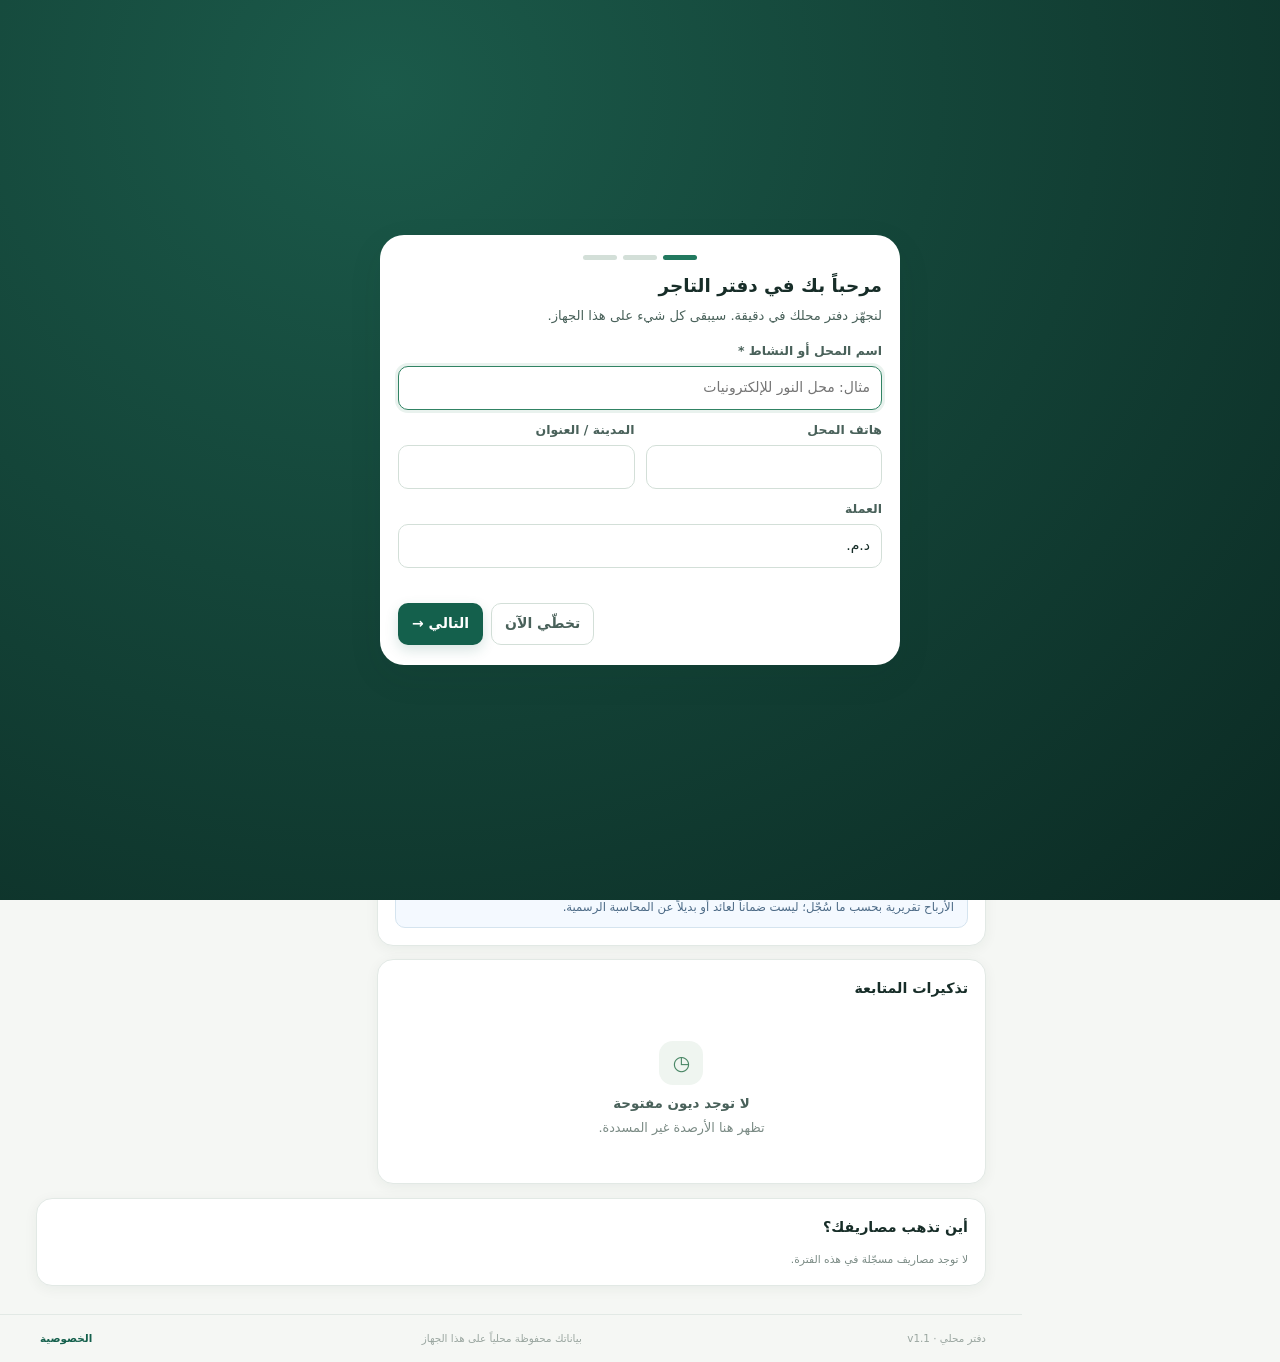
==== commit c42506fe: "Add files via upload" ====
--- a/index.html
+++ b/index.html
@@ -99,6 +99,7 @@
   <script src="./main.js" defer></script>
   <script src="./extras.js" defer></script>
   <script src="./polish.js" defer></script>
+  <script src="./smart.js" defer></script>
   <script src="./nav.js" defer></script>
 </body>
 </html>
--- a/styles.css
+++ b/styles.css
@@ -212,3 +212,66 @@
 html[data-theme="dark"] .form-footer,html[data-theme="dark"] .list-row,html[data-theme="dark"] .metric-row{border-color:var(--line)}
 html[data-theme="dark"] .profit-box{background:var(--mint);border-color:var(--line-strong)}
 html[data-theme="dark"] .trial-mark{border-color:#6b5320;color:var(--amber);background:#3a2e14}
+
+/* ===== v13 smart entry, wizard, reports ===== */
+.px-catbox .px-cat{display:flex;flex-wrap:wrap;align-items:center;gap:8px;padding:9px 11px;border:1px dashed var(--line-strong);border-radius:12px;background:var(--surface-2)}
+.px-cat b{color:var(--green);font-size:.88rem}.px-cat em{font-style:normal;color:var(--muted);font-size:.7rem;flex:1;min-width:120px}
+.px-catbox select{margin-top:8px}
+.px-ro{background:var(--surface-2)!important;font-weight:800}
+.px-hint{margin-top:10px;padding:9px 11px;border-radius:12px;background:var(--mint);color:var(--ink);font-size:.78rem;line-height:1.7;display:flex;flex-wrap:wrap;gap:8px;align-items:center}
+.px-hint[hidden]{display:none}
+.px-exp-grid{display:grid;grid-template-columns:repeat(2,minmax(0,1fr));gap:9px;margin-top:10px}
+.px-exp-cell{display:grid;gap:5px;font-size:.74rem;font-weight:700;color:var(--ink-2);min-width:0}
+.px-exp-cell span{overflow-wrap:anywhere}
+.px-exp-cell input{width:100%;min-width:0;border:1px solid var(--line-strong);background:var(--surface);color:var(--ink);border-radius:11px;padding:10px;font:inherit;font-weight:700}
+.px-exp-cell input:focus{outline:2px solid var(--green-2);outline-offset:1px}
+.px-rear{margin-top:14px;padding:12px;border-radius:14px;background:var(--surface-2);border:1px solid var(--line)}
+.px-rear[hidden]{display:none}
+.px-rear h5{margin:0;font-size:.85rem}
+.px-total{display:flex;justify-content:space-between;align-items:center;margin-top:12px;padding:11px 13px;border-radius:12px;background:var(--mint);font-size:.85rem}
+.px-warn{margin-top:10px;padding:10px 12px;border-radius:12px;background:var(--amber-bg);color:var(--wtx);font-size:.78rem;line-height:1.7;border:1px solid var(--line-strong)}
+.px-pricing{margin-top:12px;padding:12px;border-radius:16px;border:1px solid var(--line-strong);background:var(--surface-2)}
+.px-ph{display:flex;justify-content:space-between;flex-wrap:wrap;gap:6px;font-weight:800;font-size:.88rem}
+.px-ph small{font-weight:600;color:var(--muted)}
+.px-pgrid{display:grid;grid-template-columns:repeat(2,minmax(0,1fr));gap:8px;margin:10px 0}
+.px-pt{padding:9px 10px;border-radius:12px;background:var(--surface);border:1px solid var(--line);display:grid;gap:2px;min-width:0}
+.px-pt small{font-size:.68rem;color:var(--muted)}.px-pt b{font-size:.92rem}.px-pt i{font-style:normal;font-size:.66rem;color:var(--muted)}
+.px-pt.be b{color:var(--neg)}.px-pt.tg{border-color:var(--green-2);background:var(--mint)}.px-pt.tg b{color:var(--pos)}
+.px-v{padding:8px 10px;border-radius:10px;font-size:.78rem;font-weight:700;margin-bottom:10px}
+.px-v.bad{background:var(--red-bg);color:var(--neg)}.px-v.warn{background:var(--amber-bg);color:var(--wtx)}.px-v.good{background:var(--mint);color:var(--pos)}.px-v.info{background:var(--blue-bg);color:var(--blue)}
+.px-acts{display:grid;grid-template-columns:repeat(2,minmax(0,1fr));gap:9px}
+.px-act{display:flex;align-items:center;gap:9px;padding:11px 12px;border:1.5px solid var(--line);border-radius:14px;background:var(--surface);color:var(--ink);font:inherit;font-size:.8rem;font-weight:700;text-align:start;min-width:0}
+.px-act span{font-size:1.25rem}
+.px-act.on{border-color:var(--green-2);background:var(--mint);color:var(--green);box-shadow:0 0 0 3px rgba(47,154,121,.15)}
+#px-wizard{position:fixed;inset:0;z-index:130;display:grid;place-items:center;padding:14px}
+#px-wizard[hidden]{display:none}
+.px-wback{position:absolute;inset:0;background:radial-gradient(ellipse at 30% 10%,#1b5a4a,#0b2a23)}
+.px-wbox{position:relative;width:min(100%,520px);max-height:94dvh;overflow:auto;background:var(--surface);color:var(--ink);border-radius:24px;padding:20px 18px;box-shadow:var(--shadow);animation:nx-pop .2s ease-out}
+.px-wdots{display:flex;gap:6px;justify-content:center;margin-bottom:12px}
+.px-wdots i{width:34px;height:5px;border-radius:5px;background:var(--line-strong)}.px-wdots i.on{background:var(--green-2)}
+.px-wbody h2{margin:0 0 4px;font-size:1.15rem}.px-wbody>p{margin:0 0 14px;color:var(--ink-2);font-size:.82rem;line-height:1.7}
+.px-wbody .field{margin-bottom:10px}
+.px-werr{min-height:1.2em;color:var(--neg);font-size:.78rem;margin-top:6px}
+.px-wnav{display:flex;justify-content:space-between;align-items:center;gap:8px;margin-top:10px;flex-wrap:wrap}
+.px-wnav>div{display:flex;gap:8px;flex-wrap:wrap}
+#px-rep{position:fixed;inset:0;z-index:90;display:flex;align-items:flex-end;justify-content:center}
+@media(min-width:851px){#px-rep{align-items:center}#px-rep .nx-panel{border-radius:22px;max-height:84dvh}}
+.px-chips{display:flex;gap:6px;flex-wrap:wrap}
+.px-kps{display:grid;grid-template-columns:repeat(2,minmax(0,1fr));gap:8px;margin-top:12px}
+.px-kp{padding:10px 12px;border-radius:12px;background:var(--surface-2);border:1px solid var(--line);display:grid;gap:2px;min-width:0}
+.px-kp small{font-size:.7rem;color:var(--muted)}.px-kp b{font-size:.95rem;overflow-wrap:anywhere}.px-kp b.pos{color:var(--pos)}.px-kp b.neg{color:var(--neg)}
+.px-bar{margin-bottom:9px}.px-bar-h{display:flex;justify-content:space-between;gap:8px;font-size:.76rem;margin-bottom:4px}
+.px-bar-t{height:8px;border-radius:8px;background:var(--line)}.px-bar-t i{display:block;height:100%;border-radius:8px;background:linear-gradient(90deg,var(--green-2),var(--green))}
+.px-pre{white-space:pre-wrap;word-break:break-word;margin:0;padding:12px;border-radius:12px;background:var(--surface-2);border:1px solid var(--line);font:inherit;font-size:.78rem;line-height:1.9;max-height:240px;overflow:auto;direction:rtl;text-align:start}
+html[dir="ltr"] .px-pre{direction:ltr}
+.px-share{display:flex;flex-wrap:wrap;gap:8px;margin-top:12px}
+.px-share .btn{flex:1 1 auto}
+html[data-theme="dark"] .px-wback{background:radial-gradient(ellipse at 30% 10%,#123a30,#06130f)}
+
+.px-live{position:sticky;bottom:calc(78px + env(safe-area-inset-bottom));z-index:6;display:grid;grid-template-columns:repeat(3,1fr);gap:6px;margin-top:12px;padding:9px 12px;border-radius:14px;background:var(--surface);border:1.5px solid var(--line-strong);box-shadow:var(--shadow-soft)}
+.px-live[hidden]{display:none}
+.px-live span{display:grid;gap:1px;font-size:.66rem;color:var(--muted);text-align:center}
+.px-live b{font-size:.92rem;color:var(--ink)}
+.px-live.good{border-color:var(--green-2)}.px-live.good span:nth-child(2) b{color:var(--pos)}
+.px-live.bad{border-color:var(--red)}.px-live.bad span:nth-child(2) b{color:var(--neg)}
+@media(min-width:851px){.px-live{bottom:12px}}
